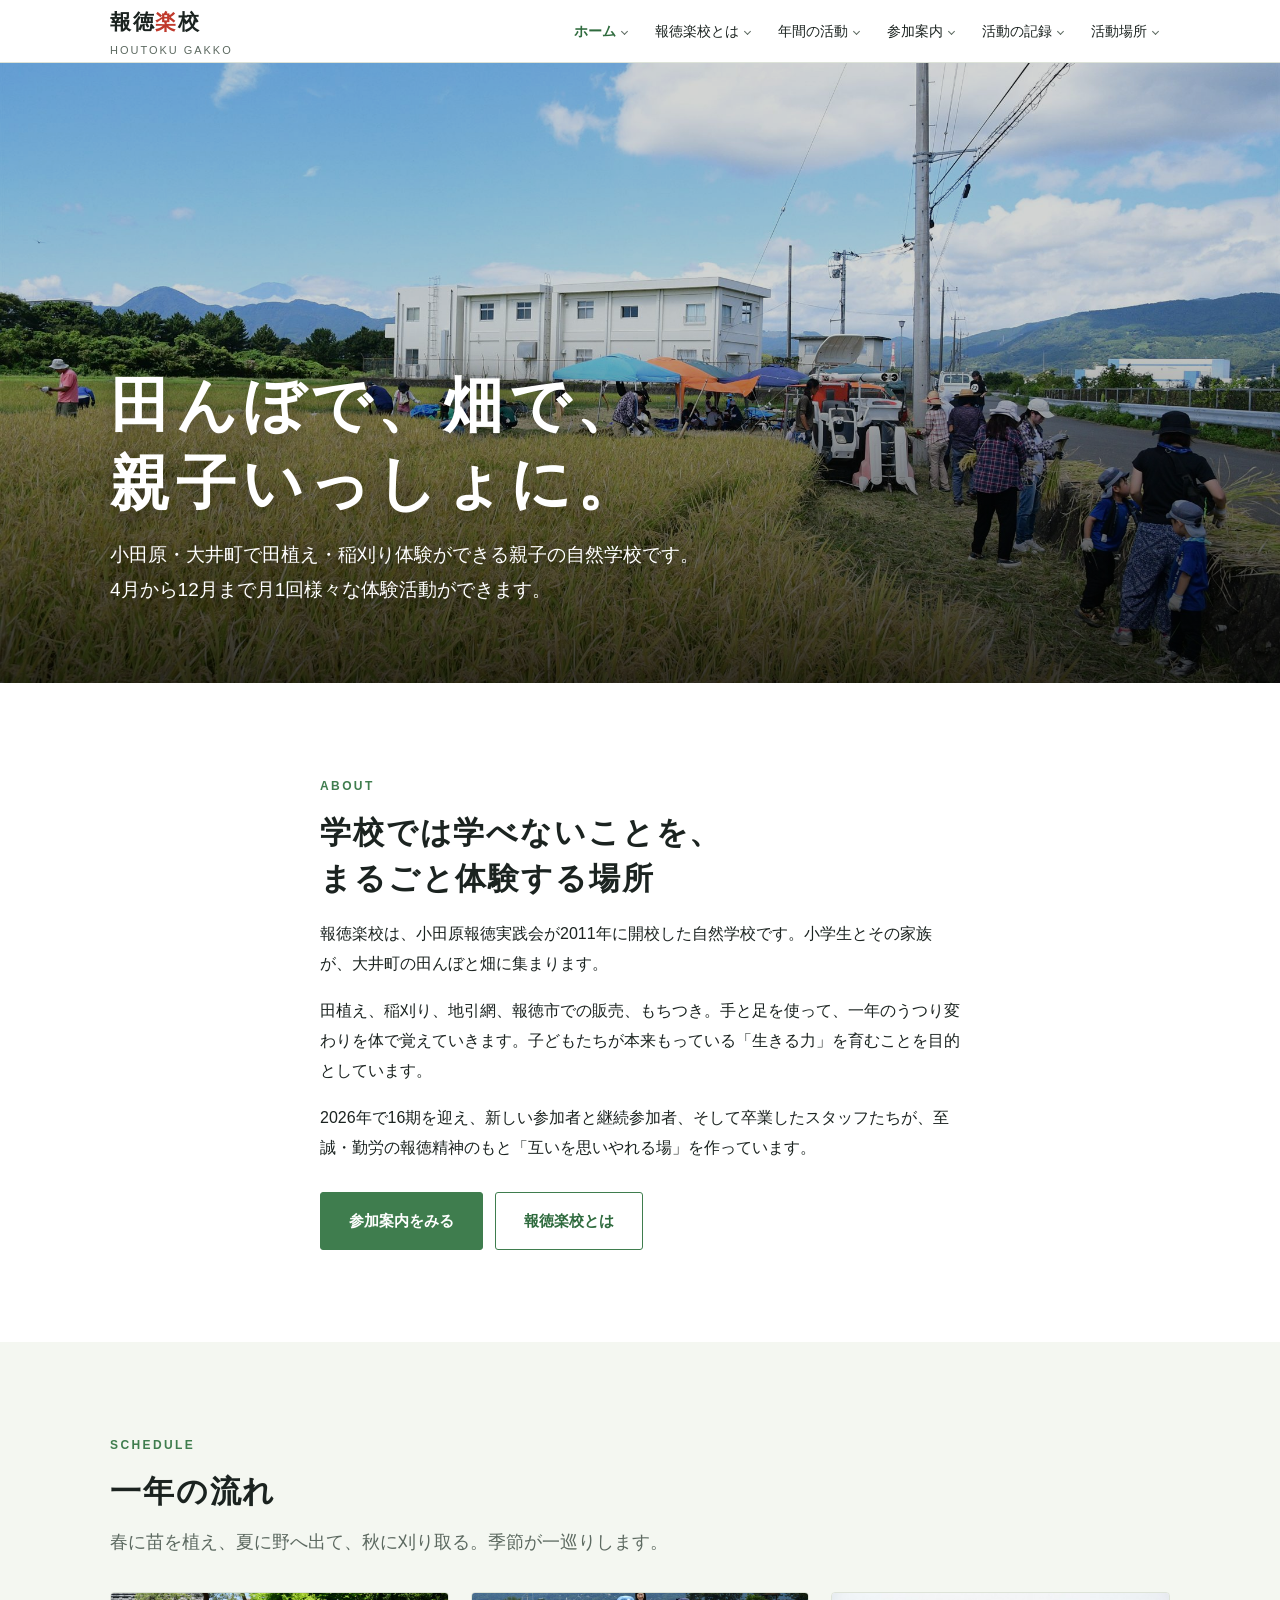
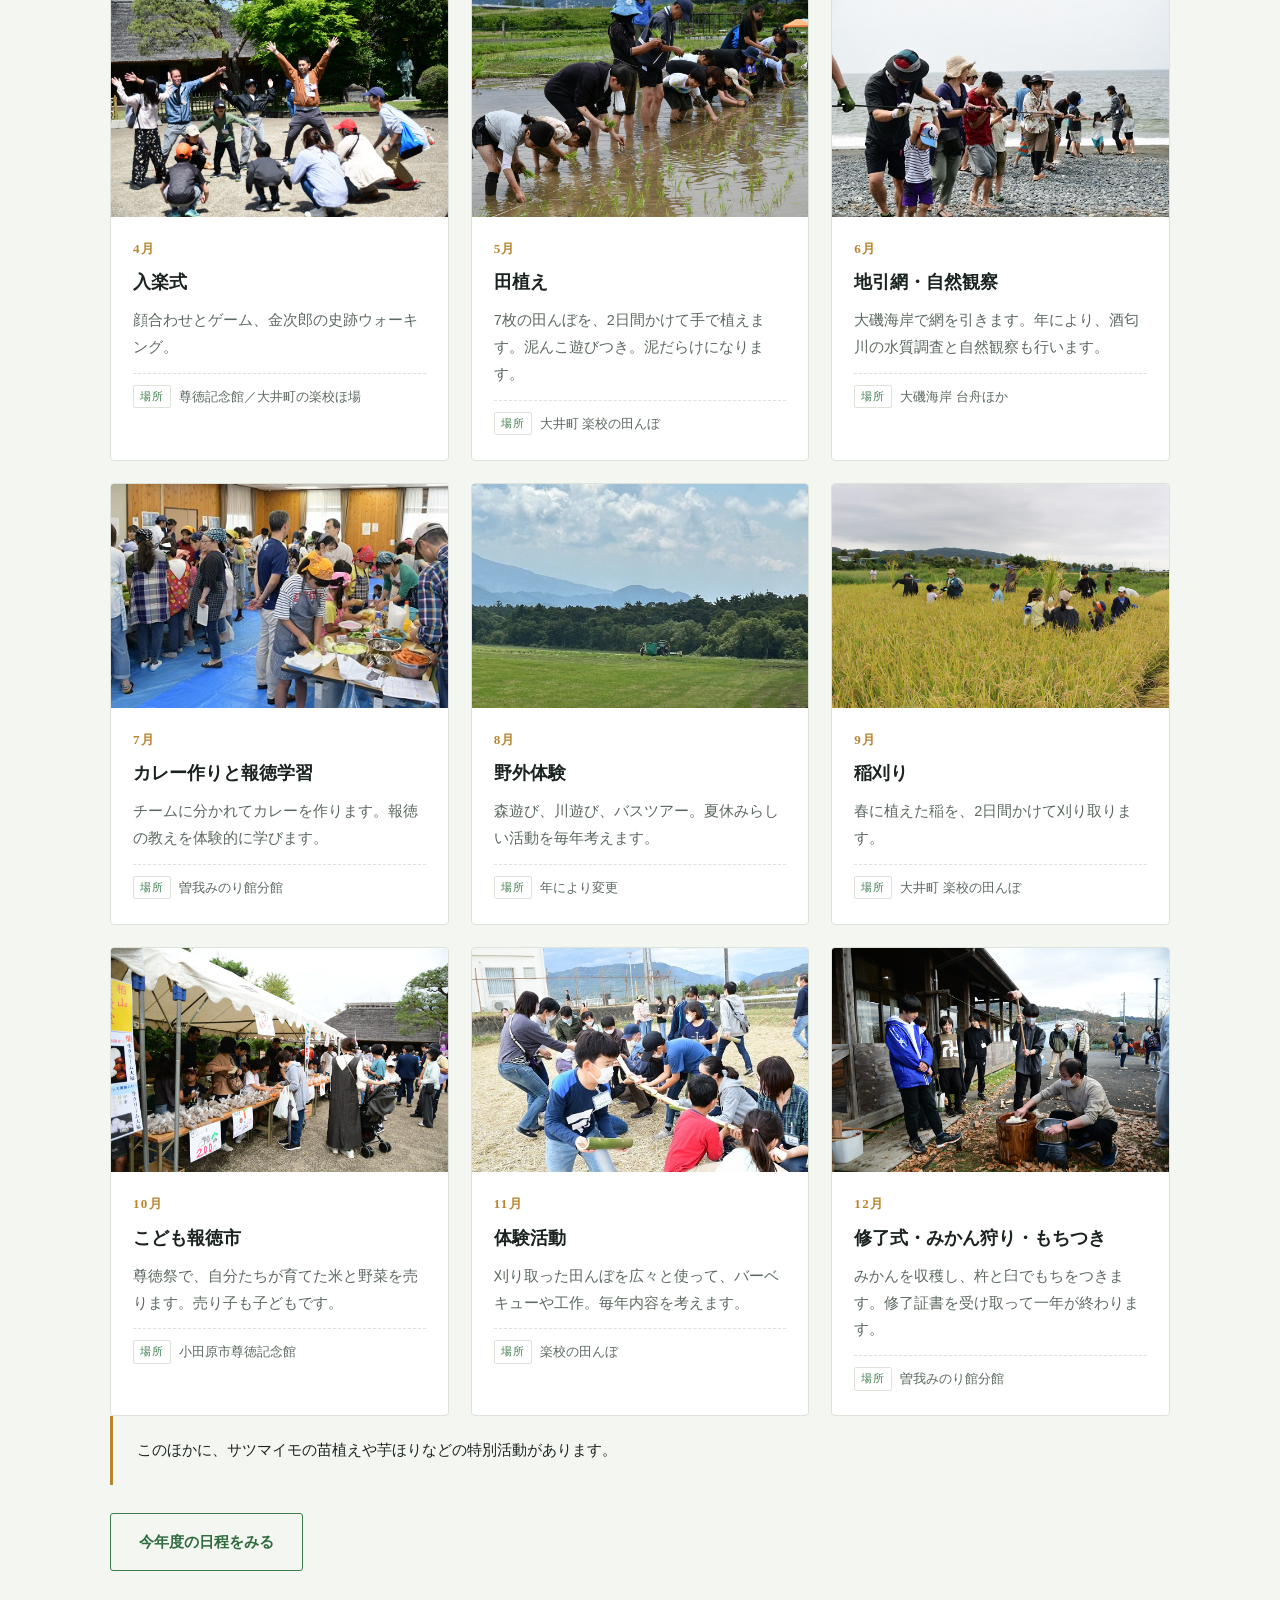
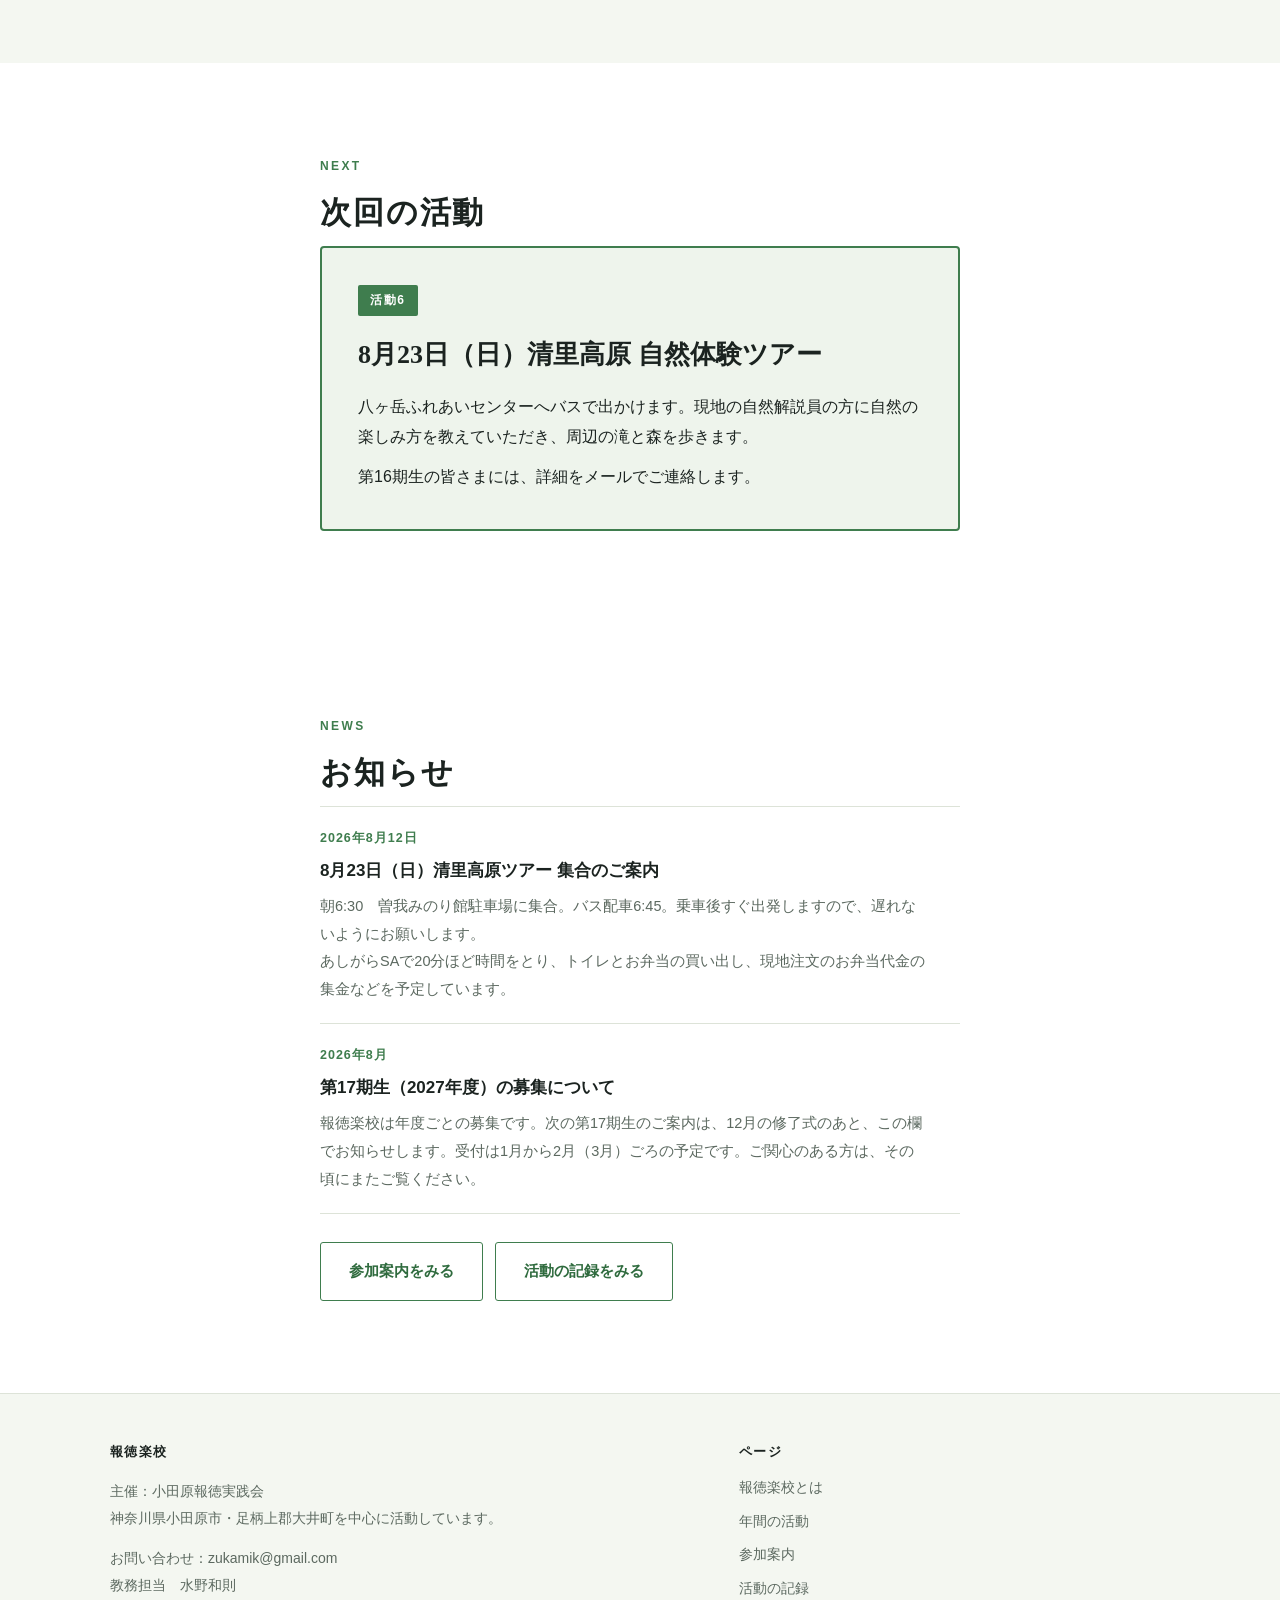
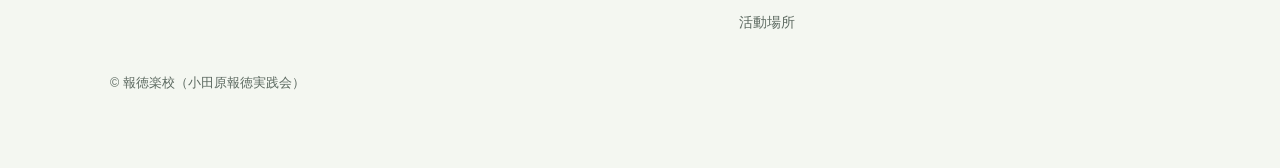
==== index.html @ d68c1b7e "Add files via upload" ====
<!DOCTYPE html>
<html lang="ja">
<head>
<meta charset="UTF-8">
<meta name="viewport" content="width=device-width, initial-scale=1">
<title>報徳楽校｜小田原・大井町の自然学校</title>
<meta name="description" content="報徳楽校は、小田原報徳実践会が開校した自然学校です。大井町の田んぼと畑で、親子いっしょに4月から12月まで月1回活動します。田植え、稲刈り、地引網、もちつき。2026年で16期目を迎えました。">
<!-- ============================================================
     タブや検索結果に出る小さなマーク（ファビコン）
     画像は assets/img/favicon-*.png です。
     差し替えるときは、同じ名前・同じ大きさで置き換えてください。
     ============================================================ -->
<link rel="icon" type="image/png" sizes="48x48" href="assets/img/favicon-48.png">
<link rel="icon" type="image/png" sizes="192x192" href="assets/img/favicon-192.png">
<link rel="apple-touch-icon" href="assets/img/apple-touch-icon.png">
<link rel="stylesheet" href="assets/css/style.css">
</head>
<body>

<header class="head">
  <div class="naka head-naka">
    <a class="logo" href="index.html">報徳<b class="raku">楽</b>校<span>HOUTOKU GAKKO</span></a>
    <input type="checkbox" id="navToggle" class="nav-toggle" aria-label="メニューを開閉する">
    <label class="nav-btn" for="navToggle"><span></span><span></span><span></span><span class="yomiage">メニュー</span></label>
    <nav class="nav" id="nav">
      <ul>
        <li class="mochi">
          <input type="checkbox" id="m-index" class="sub-toggle">
          <a href="index.html" aria-current="page">ホーム</a>
          <label class="sub-btn" for="m-index"><span class="yomiage">ホーム の項目を開く</span></label>
          <ul class="kodomo">
            <li><a href="index.html#about">報徳楽校について</a></li>
            <li><a href="index.html#nagare">一年の流れ</a></li>
            <li><a href="index.html#jikai">次回の活動</a></li>
            <li><a href="index.html#oshirase">お知らせ</a></li>
          </ul>
        </li>
        <li class="mochi">
          <input type="checkbox" id="m-about" class="sub-toggle">
          <a href="about.html">報徳楽校とは</a>
          <label class="sub-btn" for="m-about"><span class="yomiage">報徳楽校とは の項目を開く</span></label>
          <ul class="kodomo">
            <li><a href="about.html#shushi">設立趣旨</a></li>
            <li><a href="about.html#hoshin">活動方針</a></li>
            <li><a href="about.html#unei">運営について</a></li>
          </ul>
        </li>
        <li class="mochi">
          <input type="checkbox" id="m-activities" class="sub-toggle">
          <a href="activities.html">年間の活動</a>
          <label class="sub-btn" for="m-activities"><span class="yomiage">年間の活動 の項目を開く</span></label>
          <ul class="kodomo">
            <li><a href="activities.html#nittei">第16期の日程</a></li>
          </ul>
        </li>
        <li class="mochi">
          <input type="checkbox" id="m-join" class="sub-toggle">
          <a href="join.html">参加案内</a>
          <label class="sub-btn" for="m-join"><span class="yomiage">参加案内 の項目を開く</span></label>
          <ul class="kodomo">
            <li><a href="join.html#boshu">募集について</a></li>
            <li><a href="join.html#shikaku">参加資格</a></li>
            <li><a href="join.html#hiyo">参加費</a></li>
            <li><a href="join.html#moshikomi">申し込み</a></li>
            <li><a href="join.html#shitsumon">よくあるご質問</a></li>
          </ul>
        </li>
        <li class="mochi">
          <input type="checkbox" id="m-records" class="sub-toggle">
          <a href="records.html">活動の記録</a>
          <label class="sub-btn" for="m-records"><span class="yomiage">活動の記録 の項目を開く</span></label>
          <ul class="kodomo">
            <li><a href="records.html#ki16">第16期の活動</a></li>
            <li><a href="records.html#ayumi">これまでの歩み</a></li>
          </ul>
        </li>
        <li class="mochi">
          <input type="checkbox" id="m-places" class="sub-toggle">
          <a href="places.html">活動場所</a>
          <label class="sub-btn" for="m-places"><span class="yomiage">活動場所 の項目を開く</span></label>
          <ul class="kodomo">
            <li><a href="places.html#omona">主な活動場所</a></li>
            <li><a href="places.html#sonota">年によって使う場所</a></li>
          </ul>
        </li>
      </ul>
    </nav>
  </div>
</header>

<main>

  <div class="hero">
    <img src="assets/img/hero-inekari.jpg" alt="黄金色に実った広い田んぼでの稲刈り。奥に大井町の山並みと青空、テントとコンバイン">
    <div class="hero-moji">
      <div class="naka">
        <h1>田んぼで、畑で、<br>親子いっしょに。</h1>
        <p>小田原・大井町で田植え・稲刈り体験ができる親子の自然学校です。<br>4月から12月まで月1回様々な体験活動ができます。</p>
      </div>
    </div>
  </div>

  <section class="obi" id="about">
    <div class="naka hon">
      <p class="eyebrow">ABOUT</p>
      <h2 class="midashi">学校では学べないことを、<br>まるごと体験する場所</h2>
      <p>報徳楽校は、小田原報徳実践会が2011年に開校した自然学校です。小学生とその家族が、大井町の田んぼと畑に集まります。</p>
      <p>田植え、稲刈り、地引網、報徳市での販売、もちつき。手と足を使って、一年のうつり変わりを体で覚えていきます。子どもたちが本来もっている「生きる力」を育むことを目的としています。</p>
      <p>2026年で16期を迎え、新しい参加者と継続参加者、そして卒業したスタッフたちが、至誠・勤労の報徳精神のもと「互いを思いやれる場」を作っています。</p>
      <div class="btn-ret">
        <a class="btn omo" href="join.html">参加案内をみる</a>
        <a class="btn usu" href="about.html">報徳楽校とは</a>
      </div>
    </div>
  </section>

  <section class="obi tint" id="nagare">
    <div class="naka">
      <p class="eyebrow">SCHEDULE</p>
      <h2 class="midashi">一年の流れ</h2>
      <p class="lead">春に苗を植え、夏に野へ出て、秋に刈り取る。季節が一巡りします。</p>

      <div class="card-ret san">
        <article class="card">
          <img src="assets/img/nyugaku.jpg" alt="尊徳記念館の庭で、輪になって親子ゲームをする参加者たち">
          <div class="card-naka">
            <p class="tsuki">4月</p>
            <h3>入楽式</h3>
            <p>顔合わせとゲーム、金次郎の史跡ウォーキング。</p>
            <p class="basho-ka">尊徳記念館／大井町の楽校ほ場</p>
          </div>
        </article>
        <article class="card">
          <img src="assets/img/taue.jpg" alt="田んぼに入って苗を手で植える子どもと大人">
          <div class="card-naka">
            <p class="tsuki">5月</p>
            <h3>田植え</h3>
            <p>7枚の田んぼを、2日間かけて手で植えます。泥んこ遊びつき。泥だらけになります。</p>
            <p class="basho-ka">大井町 楽校の田んぼ</p>
          </div>
        </article>
        <article class="card">
          <img src="assets/img/jibikiami.jpg" alt="大磯海岸で地引網の綱を引く親子">
          <div class="card-naka">
            <p class="tsuki">6月</p>
            <h3>地引網・自然観察</h3>
            <p>大磯海岸で網を引きます。年により、酒匂川の水質調査と自然観察も行います。</p>
            <p class="basho-ka">大磯海岸 台舟ほか</p>
          </div>
        </article>
        <article class="card">
          <img src="assets/img/curry.jpg" alt="みのり館の広間で野菜を切ってカレーを作る参加者たち">
          <div class="card-naka">
            <p class="tsuki">7月</p>
            <h3>カレー作りと報徳学習</h3>
            <p>チームに分かれてカレーを作ります。報徳の教えを体験的に学びます。</p>
            <p class="basho-ka">曽我みのり館分館</p>
          </div>
        </article>
        <article class="card">
          <img src="assets/img/kiyosato.jpg" alt="清里高原の草原と八ヶ岳">
          <div class="card-naka">
            <p class="tsuki">8月</p>
            <h3>野外体験</h3>
            <p>森遊び、川遊び、バスツアー。夏休みらしい活動を毎年考えます。</p>
            <p class="basho-ka">年により変更</p>
          </div>
        </article>
        <article class="card">
          <img src="assets/img/inekari.jpg" alt="実った稲の中で稲刈りをする参加者たち">
          <div class="card-naka">
            <p class="tsuki">9月</p>
            <h3>稲刈り</h3>
            <p>春に植えた稲を、2日間かけて刈り取ります。</p>
            <p class="basho-ka">大井町 楽校の田んぼ</p>
          </div>
        </article>
        <article class="card">
          <img src="assets/img/houtokuichi.jpg" alt="尊徳記念館の尊徳祭に出したこども報徳市のテント">
          <div class="card-naka">
            <p class="tsuki">10月</p>
            <h3>こども報徳市</h3>
            <p>尊徳祭で、自分たちが育てた米と野菜を売ります。売り子も子どもです。</p>
            <p class="basho-ka">小田原市尊徳記念館</p>
          </div>
        </article>
        <article class="card">
          <img src="assets/img/taiken.jpg" alt="秋の広場で竹を使った活動をする子どもたち">
          <div class="card-naka">
            <p class="tsuki">11月</p>
            <h3>体験活動</h3>
            <p>刈り取った田んぼを広々と使って、バーベキューや工作。毎年内容を考えます。</p>
            <p class="basho-ka">楽校の田んぼ</p>
          </div>
        </article>
        <article class="card">
          <img src="assets/img/mochitsuki.jpg" alt="臼と杵でもちをつく様子。まわりで順番を待つ子どもたち">
          <div class="card-naka">
            <p class="tsuki">12月</p>
            <h3>修了式・みかん狩り・もちつき</h3>
            <p>みかんを収穫し、杵と臼でもちをつきます。修了証書を受け取って一年が終わります。</p>
            <p class="basho-ka">曽我みのり館分館</p>
          </div>
        </article>
      </div>

      <p class="chuki">このほかに、サツマイモの苗植えや芋ほりなどの特別活動があります。</p>

      <div class="btn-ret">
        <a class="btn usu" href="activities.html">今年度の日程をみる</a>
      </div>
    </div>
  </section>

  <section class="obi" id="jikai">
    <div class="naka hon">
      <p class="eyebrow">NEXT</p>
      <h2 class="midashi">次回の活動</h2>

      <div class="jikai">
        <span class="fuda">活動6</span>
        <h3>8月23日（日）清里高原 自然体験ツアー</h3>
        <p>八ヶ岳ふれあいセンターへバスで出かけます。現地の自然解説員の方に自然の楽しみ方を教えていただき、周辺の滝と森を歩きます。</p>
        <p>第16期生の皆さまには、詳細をメールでご連絡します。</p>
      </div>
    </div>
  </section>

  <section class="obi" id="oshirase">
    <div class="naka hon">
      <p class="eyebrow">NEWS</p>
      <h2 class="midashi">お知らせ</h2>

      <!-- ============================================================
           【お知らせ欄について】

           ここは「連絡事項」を載せる場所です。
             ・次年度の募集案内（12月の修了式後〜翌年2・3月ごろ）
             ・雨天中止、日程や場所の変更
             ・総会や会報のご案内
           活動の報告は、ここではなく「活動の記録」ページに書きます。

           新しいものを上に足してください。4件を超えたら古いものを消します。
           載せることがない時期は、このセクションごと消しておいて構いません。
           （<section から </section> までをまとめて削除）
           ============================================================ -->

      <ul class="oshirase">

        <!-- ★★★ この1件は 2026年8月23日を過ぎたら削除してください ★★★
             （<li> から </li> までをまとめて消します） -->
        <li>
          <p class="hi">2026年8月12日</p>
          <h3>8月23日（日）清里高原ツアー 集合のご案内</h3>
          <p>朝6:30　曽我みのり館駐車場に集合。バス配車6:45。乗車後すぐ出発しますので、遅れないようにお願いします。<br>
          あしがらSAで20分ほど時間をとり、トイレとお弁当の買い出し、現地注文のお弁当代金の集金などを予定しています。</p>
        </li>

        <!-- ▼ ここから1件分。コピーして増やせます ▼ -->
        <li>
          <p class="hi">2026年8月</p>
          <h3>第17期生（2027年度）の募集について</h3>
          <p>報徳楽校は年度ごとの募集です。次の第17期生のご案内は、12月の修了式のあと、この欄でお知らせします。受付は1月から2月（3月）ごろの予定です。ご関心のある方は、その頃にまたご覧ください。</p>
        </li>
        <!-- ▲ ここまで1件分 ▲ -->

      </ul>

      <div class="btn-ret">
        <a class="btn usu" href="join.html">参加案内をみる</a>
        <a class="btn usu" href="records.html">活動の記録をみる</a>
      </div>
    </div>
  </section>

</main>

<footer class="foot">
  <div class="naka foot-ret">
    <div>
      <h4>報徳楽校</h4>
      <p>主催：小田原報徳実践会<br>
      神奈川県小田原市・足柄上郡大井町を中心に活動しています。</p>
      <p>お問い合わせ：<a href="mailto:zukamik@gmail.com">zukamik@gmail.com</a><br>
      教務担当　水野和則</p>
    </div>
    <div>
      <h4>ページ</h4>
      <ul>
        <li><a href="about.html">報徳楽校とは</a></li>
        <li><a href="activities.html">年間の活動</a></li>
        <li><a href="join.html">参加案内</a></li>
        <li><a href="records.html">活動の記録</a></li>
        <li><a href="places.html">活動場所</a></li>
      </ul>
    </div>
  </div>
  <div class="naka foot-shita">
    <p class="kome">&copy; 報徳楽校（小田原報徳実践会）</p>

    <!-- ============================================================
         訪問者数の表示（ホームだけ）

         数字は GoatCounter から読み込んでいます。
         管理画面： https://houtoku-gakko.goatcounter.com

         ◆ 表示をやめたいときは、この <p class="kazu"> の行から
           </script> までをまとめて削除してください。
         ◆ 数字が読み込めなかったときは、何も表示されません。
           （ページの他の部分には影響しません）
         ============================================================ -->
    <p class="kazu" id="homonsu" hidden>これまでの訪問者数　<b></b></p>
    <script>
      (function () {
        var el = document.getElementById('homonsu');
        if (!el || !window.fetch) { return; }
        fetch('https://houtoku-gakko.goatcounter.com/counter/TOTAL.json')
          .then(function (r) { return r.ok ? r.json() : null; })
          .then(function (d) {
            if (!d || !d.count_unique) { return; }
            var n = parseInt(String(d.count_unique).replace(/[^0-9]/g, ''), 10);
            if (!isFinite(n)) { return; }
            el.querySelector('b').textContent = n.toLocaleString('ja-JP');
            el.hidden = false;
          })
          .catch(function () { /* 読み込めなければ、何も表示しません */ });
      })();
    </script>
  </div>
</footer>



<!-- ============================================================
     訪問者数の計測（GoatCounter）

     管理画面： https://houtoku-gakko.goatcounter.com
     画面には何も表示されません。1×1の小さな画像を読み込むことで
     「このページが開かれた」ことだけを記録しています。
     JavaScriptは使っていません。

     ◆ やめたいときは、下の <img ...> の1行を消してください。
     ============================================================ -->
<img src="https://houtoku-gakko.goatcounter.com/count?p=/" alt="" width="1" height="1" style="position:absolute;left:-9999px" loading="eager">
</body>
</html>
---- assets/css/style.css ----
@charset "UTF-8";

/* ==========================================================
   報徳楽校 公式サイト  共通スタイル
   色・文字・余白の設定はすべてこのファイルにまとまっています
   ========================================================== */

:root {
  /* 色 */
  --nae:        #3f7d4e;  /* 苗の緑：主役の色 */
  --nae-dark:   #2f6b3e;
  --nae-tint:   #eef4ec;
  --minori:     #b8842f;  /* 実りの色：差し色 */
  --aka:        #c0392b;  /* 左上ロゴの「楽」の色 */
  --sumi:       #1b2320;  /* 文字 */
  --sumi-soft:  #5c6960;
  --ji:         #ffffff;  /* 地 */
  --ji-tint:    #f4f7f1;  /* 帯の背景 */
  --keisen:     #dde3d8;

  /* 文字 */
  --mincho: "Hiragino Mincho ProN", "Yu Mincho", "YuMincho", "Noto Serif JP", "MS PMincho", serif;
  --gothic: "Hiragino Kaku Gothic ProN", "Yu Gothic UI", "Yu Gothic", "Noto Sans JP", Meiryo, sans-serif;

  /* 幅 */
  --haba-hiro: 1100px;
  --haba-hon:  680px;
}

@media (prefers-color-scheme: dark) {
  :root {
    --nae: #7fbb8b; --nae-dark: #9ccfa6; --nae-tint: #1a231b;
    --minori: #d9ae5f; --aka: #ef8b7c;
    --sumi: #e8ede4; --sumi-soft: #a1ada2;
    --ji: #10140f; --ji-tint: #171c16; --keisen: #2b332a;
  }
}
:root[data-theme="dark"] {
  --nae: #7fbb8b; --nae-dark: #9ccfa6; --nae-tint: #1a231b;
  --minori: #d9ae5f; --aka: #ef8b7c;
  --sumi: #e8ede4; --sumi-soft: #a1ada2;
  --ji: #10140f; --ji-tint: #171c16; --keisen: #2b332a;
}
:root[data-theme="light"] {
  --nae: #3f7d4e; --nae-dark: #2f6b3e; --nae-tint: #eef4ec;
  --minori: #b8842f;
  --sumi: #1b2320; --sumi-soft: #5c6960;
  --ji: #ffffff; --ji-tint: #f4f7f1; --keisen: #dde3d8;
}

/* ---------- 土台 ---------- */

*, *::before, *::after { box-sizing: border-box; }

html { scroll-behavior: smooth; }
@media (prefers-reduced-motion: reduce) {
  html { scroll-behavior: auto; }
  * { animation: none !important; transition: none !important; }
}

body {
  margin: 0;
  background: var(--ji);
  color: var(--sumi);
  font-family: var(--gothic);
  font-size: 16px;
  line-height: 1.9;
  -webkit-text-size-adjust: 100%;
}

img { max-width: 100%; height: auto; display: block; }

a { color: var(--nae-dark); }
a:focus-visible, button:focus-visible {
  outline: 3px solid var(--minori);
  outline-offset: 2px;
}

.naka { width: 100%; max-width: var(--haba-hiro); margin-inline: auto; padding-inline: 20px; }
.hon  { max-width: var(--haba-hon); }

/* ---------- ヘッダー ---------- */

.head {
  position: sticky; top: 0; z-index: 50;
  background: color-mix(in srgb, var(--ji) 92%, transparent);
  backdrop-filter: blur(10px);
  border-bottom: 1px solid var(--keisen);
}
.head-naka {
  display: flex; align-items: center; justify-content: space-between;
  gap: 16px; min-height: 62px;
}
.logo {
  font-family: var(--mincho);
  font-size: 21px; font-weight: 600; letter-spacing: .08em;
  color: var(--sumi); text-decoration: none; white-space: nowrap;
}
.logo span { font-family: var(--gothic); font-size: 11px; letter-spacing: .18em;
  color: var(--sumi-soft); display: block; line-height: 1.4; font-weight: 500; }
/* ロゴの「楽」の一文字だけ赤くする */
.logo .raku { color: var(--aka); font-weight: inherit; }

/* メニュー開閉：JavaScriptを使わず、チェックボックスで開閉します */
.nav-toggle {
  position: absolute; opacity: 0; width: 1px; height: 1px; margin: 0;
  pointer-events: none;
}
.nav-btn {
  display: block; background: none; border: 1px solid var(--keisen);
  border-radius: 3px; padding: 9px 11px; cursor: pointer; color: var(--sumi);
}
.nav-btn span:not(.yomiage) { display: block; width: 20px; height: 2px; background: currentColor; }
.nav-btn span:not(.yomiage) + span:not(.yomiage) { margin-top: 5px; }
.nav-toggle:focus-visible + .nav-btn { outline: 3px solid var(--minori); outline-offset: 2px; }
.nav-toggle:checked ~ .nav { display: block; }

/* 画面には出さず、読み上げソフトにだけ伝える文字 */
.yomiage {
  position: absolute; width: 1px; height: 1px; padding: 0; margin: -1px;
  overflow: hidden; clip: rect(0 0 0 0); white-space: nowrap; border: 0;
}

.nav {
  display: none;
  position: absolute; left: 0; right: 0; top: 100%;
  background: var(--ji); border-bottom: 1px solid var(--keisen);
  padding: 8px 20px 20px;
  /* 項目が多いとき、メニューの中だけを指でスクロールできるようにする */
  max-height: calc(100vh - 62px);
  max-height: calc(100dvh - 62px);
  overflow-y: auto;
  -webkit-overflow-scrolling: touch;
  overscroll-behavior: contain;
}
.nav.open { display: block; }
.nav ul { list-style: none; margin: 0; padding: 0; }
.nav li + li { border-top: 1px solid var(--keisen); }
.nav a {
  display: block; padding: 13px 4px; text-decoration: none;
  color: var(--sumi); font-size: 15px;
}
.nav a[aria-current="page"] { color: var(--nae-dark); font-weight: 700; }

/* ---- スマホでのメニュー ----
   ページ名の右の「＋」を押すと、そのページの中の項目が開きます。
   ページ名そのものを押すと、そのページへ移動します。
   （パソコンでは「＋」は消え、カーソルを合わせると開きます）   */

.nav .mochi { display: flex; flex-wrap: wrap; align-items: center; }
.nav .mochi > a { flex: 1 1 auto; min-width: 0; }

.sub-toggle { position: absolute; opacity: 0; width: 1px; height: 1px; pointer-events: none; }

.sub-btn {
  flex: none; cursor: pointer; position: relative;
  width: 46px; height: 46px; border-radius: 3px;
  border: 1px solid var(--keisen);
}
.sub-btn::before, .sub-btn::after {
  content: ""; position: absolute; left: 50%; top: 50%;
  background: var(--nae-dark); transition: transform .2s, opacity .2s;
}
.sub-btn::before { width: 15px; height: 2px; margin: -1px 0 0 -7.5px; }
.sub-btn::after  { width: 2px; height: 15px; margin: -7.5px 0 0 -1px; }
.sub-toggle:checked ~ .sub-btn::after { transform: rotate(90deg); opacity: 0; }
.sub-toggle:focus-visible ~ .sub-btn { outline: 3px solid var(--minori); outline-offset: 2px; }

.nav .kodomo {
  display: none; flex-basis: 100%;
  margin: 0 0 12px; padding: 4px 0 4px 18px;
  border-left: 2px solid var(--nae-tint);
}
.nav .kodomo li { border-top: 0; }
.nav .kodomo a { padding: 11px 4px; font-size: 14px; color: var(--sumi-soft); }
.nav .kodomo a::before { content: "└ "; color: var(--nae); }
.sub-toggle:checked ~ .kodomo { display: block; }

@media (min-width: 900px) {
  .nav-btn, .nav-toggle, .sub-btn, .sub-toggle { display: none; }
  .nav .mochi { display: block; }
  .nav {
    display: block; position: static; padding: 0; border: 0; background: none;
    overflow: visible;
  }
  .nav > ul { display: flex; gap: 4px; }
  .nav li + li { border-top: 0; }
  .nav a { padding: 8px 12px; font-size: 14px; border-radius: 3px; }
  .nav > ul > li > a:hover { background: var(--nae-tint); }

  /* ---- パソコンでのメニュー：カーソルを合わせると下に開きます ---- */
  .nav .mochi { position: relative; }
  .nav .kodomo {
    display: block; position: absolute; top: 100%; left: 0;
    min-width: 220px; margin: 0; padding: 6px 0;
    background: var(--ji); border: 1px solid var(--keisen); border-radius: 3px;
    box-shadow: 0 8px 24px rgba(0,0,0,.1);
    opacity: 0; visibility: hidden; transform: translateY(-4px);
    transition: opacity .15s, transform .15s, visibility .15s;
  }
  .nav .mochi:hover > .kodomo,
  .nav .mochi:focus-within > .kodomo {
    opacity: 1; visibility: visible; transform: translateY(0);
  }
  .nav .kodomo a {
    display: block; padding: 9px 16px; border-radius: 0;
    color: var(--sumi); font-size: 13.5px; white-space: nowrap;
  }
  .nav .kodomo a::before { content: none; }
  .nav .kodomo a:hover { background: var(--nae-tint); color: var(--nae-dark); }

  /* 親項目に「開きます」の合図をつける */
  .nav .mochi > a::after {
    content: ""; display: inline-block; margin-left: 6px;
    width: 5px; height: 5px; vertical-align: 2px;
    border-right: 1.5px solid var(--sumi-soft);
    border-bottom: 1.5px solid var(--sumi-soft);
    transform: rotate(45deg);
  }
}

/* ---------- ヒーロー ---------- */

.hero { position: relative; background: #0d1410; }
.hero img {
  width: 100%; height: min(74vh, 620px); object-fit: cover;
  /* 山並みと空を残しつつ、稲を刈る子どもたちが入る位置で切り取ります */
  object-position: center 42%;
  opacity: .82;
}
.hero-moji {
  position: absolute; inset: 0;
  display: flex; flex-direction: column; justify-content: flex-end;
  color: #fff;
  /* 写真の下側だけを暗くして、文字が読めるようにする（上半分は明るいまま） */
  background: linear-gradient(to bottom, rgba(0,0,0,0) 42%, rgba(0,0,0,.30) 62%, rgba(0,0,0,.72) 100%);
}
.hero-moji .naka { padding-bottom: clamp(32px, 7vw, 76px); }
.hero h1 {
  font-family: var(--mincho);
  font-size: clamp(32px, 8vw, 60px); font-weight: 600;
  letter-spacing: .1em; margin: 0 0 14px; line-height: 1.3;
  text-shadow: 0 2px 24px rgba(0,0,0,.5);
}
.hero p {
  font-size: clamp(15px, 3.6vw, 19px); margin: 0; max-width: 36em;
  text-shadow: 0 2px 16px rgba(0,0,0,.6); line-height: 1.85;
  /* 行の終わりに1〜2文字だけ取り残されるのを防ぐ */
  text-wrap: pretty;
}
/* 長い紹介文を載せるとき。少し小さく、幅を広く取る */
.hero p.nagai {
  font-size: clamp(13.5px, 3.1vw, 16px); max-width: 44em; line-height: 1.95;
}

/* ---------- 帯 ---------- */

.obi { padding: clamp(52px, 9vw, 92px) 0; }
.obi.tint { background: var(--ji-tint); }

.midashi {
  font-family: var(--mincho);
  font-size: clamp(23px, 5vw, 31px); font-weight: 600;
  letter-spacing: .06em; margin: 0 0 10px; line-height: 1.5;
  text-wrap: balance;
}
.eyebrow {
  font-size: 12px; letter-spacing: .2em; color: var(--nae);
  font-weight: 700; margin: 0 0 12px;
}
.lead { font-size: clamp(16px, 3.6vw, 18px); color: var(--sumi-soft); margin: 0 0 32px; max-width: 42em; }

.obi p { max-width: 42em; }

/* ---------- ボタン ---------- */

.btn-ret { display: flex; flex-wrap: wrap; gap: 12px; margin-top: 28px; }
.btn {
  display: inline-block; padding: 14px 28px; border-radius: 3px;
  text-decoration: none; font-size: 15px; font-weight: 700;
  border: 1.5px solid var(--nae); transition: background .18s, color .18s;
}
.btn.omo { background: var(--nae); color: #fff; }
.btn.omo:hover { background: var(--nae-dark); border-color: var(--nae-dark); }
.btn.usu { color: var(--nae-dark); background: transparent; }
.btn.usu:hover { background: var(--nae-tint); }

/* ---------- カード（一年の流れ・記録） ---------- */

.card-ret {
  display: grid; gap: 22px;
  grid-template-columns: 1fr;
}
@media (min-width: 640px) { .card-ret { grid-template-columns: repeat(2, 1fr); } }
@media (min-width: 960px) { .card-ret.san { grid-template-columns: repeat(3, 1fr); } }

.card {
  background: var(--ji); border: 1px solid var(--keisen); border-radius: 4px;
  overflow: hidden; display: flex; flex-direction: column;
}
.card img { width: 100%; aspect-ratio: 3 / 2; object-fit: cover; }
.card-naka { padding: 20px 22px 24px; }
.card .tsuki {
  font-family: var(--mincho); font-size: 13px; letter-spacing: .1em;
  color: var(--minori); font-weight: 700; margin: 0 0 4px;
}
.card h3 { font-size: 18px; margin: 0 0 8px; font-weight: 700; }
.card p { font-size: 14.5px; color: var(--sumi-soft); margin: 0; line-height: 1.85; }
/* カード内の場所表示 */
.card .basho-ka {
  margin-top: 12px; padding-top: 11px; border-top: 1px dashed var(--keisen);
  font-size: 13px; color: var(--sumi-soft);
}
.card .basho-ka::before {
  content: "場所"; display: inline-block; margin-right: 8px;
  font-size: 10.5px; letter-spacing: .1em; color: var(--nae);
  border: 1px solid var(--keisen); border-radius: 2px; padding: 1px 6px;
  vertical-align: 1px;
}

/* ---------- お知らせ ---------- */

.oshirase { list-style: none; margin: 0; padding: 0; }
.oshirase li { padding: 20px 0; border-bottom: 1px solid var(--keisen); }
.oshirase li:first-child { border-top: 1px solid var(--keisen); }
.oshirase .hi {
  font-size: 12.5px; letter-spacing: .08em; color: var(--nae);
  font-weight: 700; font-variant-numeric: tabular-nums; margin: 0 0 4px;
}
.oshirase h3 { font-size: 17px; margin: 0 0 6px; font-weight: 700; }
.oshirase p { font-size: 14.5px; color: var(--sumi-soft); margin: 0; }

/* ---------- 次回の活動 ---------- */

.jikai {
  border: 2px solid var(--nae); border-radius: 4px;
  padding: clamp(24px, 5vw, 36px); background: var(--nae-tint);
}
.jikai .fuda {
  display: inline-block; background: var(--nae); color: #fff;
  font-size: 12px; letter-spacing: .14em; font-weight: 700;
  padding: 4px 12px; border-radius: 2px; margin-bottom: 14px;
}
.jikai h3 { font-family: var(--mincho); font-size: clamp(20px, 4.6vw, 26px); margin: 0 0 12px; font-weight: 600; }
.jikai p { margin: 0 0 10px; }
.jikai p:last-child { margin-bottom: 0; }

/* ---------- 表 ---------- */

.hyo-waku { overflow-x: auto; margin: 0 0 26px; -webkit-overflow-scrolling: touch; }
table { border-collapse: collapse; width: 100%; min-width: 520px; font-size: 15px; }
caption { text-align: left; font-size: 13px; color: var(--sumi-soft); padding-bottom: 10px; }
th, td { text-align: left; padding: 13px 16px; border-bottom: 1px solid var(--keisen); vertical-align: top; }
thead th {
  background: var(--ji-tint); font-size: 13px; letter-spacing: .06em;
  color: var(--sumi-soft); font-weight: 700; border-bottom: 2px solid var(--keisen);
}
td.tsuki-retsu { white-space: nowrap; font-weight: 700; color: var(--nae-dark); font-variant-numeric: tabular-nums; }
tbody tr:hover { background: var(--nae-tint); }

/* ---------- 折りたたみ ---------- */

.tatami { border-bottom: 1px solid var(--keisen); }
.tatami:first-of-type { border-top: 1px solid var(--keisen); }
.tatami summary {
  cursor: pointer; padding: 18px 40px 18px 4px; position: relative;
  font-weight: 700; font-size: 16px; list-style: none;
}
.tatami summary::-webkit-details-marker { display: none; }
.tatami summary::after {
  content: ""; position: absolute; right: 10px; top: 50%;
  width: 9px; height: 9px; margin-top: -6px;
  border-right: 2px solid var(--nae); border-bottom: 2px solid var(--nae);
  transform: rotate(45deg); transition: transform .2s;
}
.tatami[open] summary::after { transform: rotate(-135deg); margin-top: -2px; }
.tatami .naiyo { padding: 0 4px 22px; color: var(--sumi-soft); font-size: 15px; }
.tatami .naiyo p { margin: 0; }

/* ---------- 活動理念（万象具徳） ---------- */

.rinen {
  margin-top: 44px; padding: clamp(28px, 6vw, 44px) clamp(20px, 5vw, 40px);
  background: var(--ji); border: 1px solid var(--keisen); border-radius: 4px;
  border-top: 3px solid var(--nae);
  text-align: center;
}
.rinen-me {
  font-size: 12px; letter-spacing: .2em; color: var(--nae);
  font-weight: 700; margin: 0 0 14px;
}
.rinen h3 {
  font-family: var(--mincho);
  font-size: clamp(24px, 5.4vw, 32px); font-weight: 600;
  letter-spacing: .16em; margin: 0 0 26px; line-height: 1.4;
}
.rinen h3 span {
  display: block; font-family: var(--gothic);
  font-size: 12px; letter-spacing: .18em; color: var(--sumi-soft);
  font-weight: 500; margin-top: 8px;
}
/* 作者名。詩より小さく、控えめに */
.rinen .sakusha {
  margin: 22px 0 0; font-size: 13px; color: var(--sumi-soft);
  letter-spacing: .04em; max-width: none;
}

/* 詩は、行の頭を揃えたかたまりを、枠の中央に置きます */
.rinen .shi {
  font-family: var(--mincho);
  font-size: clamp(15px, 3.6vw, 18px); line-height: 2.3;
  letter-spacing: .06em; margin: 0; max-width: none;
  display: inline-block; text-align: left;
}

/* ---------- 場所 ---------- */

.basho + .basho { margin-top: 56px; padding-top: 56px; border-top: 1px solid var(--keisen); }
.basho h3 { font-family: var(--mincho); font-size: 22px; margin: 0 0 14px; font-weight: 600; }
/* 元が小さい写真。引き伸ばすとぼやけるので原寸のまま表示します */
.basho img.genkun { width: auto; max-width: 100%; }
.basho .jusho {
  font-size: 14px; color: var(--sumi-soft); margin: 16px 0 0;
  font-variant-numeric: tabular-nums;
}
.chizu {
  width: 100%; aspect-ratio: 16 / 10; border: 1px solid var(--keisen);
  border-radius: 4px; margin-top: 18px;
}
@media (min-width: 760px) { .chizu { aspect-ratio: 16 / 7; } }

/* ---------- スタッフ ---------- */

.staff + .staff { margin-top: 40px; padding-top: 40px; border-top: 1px solid var(--keisen); }
/* 顔写真つきの並び。写真は旧サイトの原寸のまま置きます */
.staff-ue { display: flex; gap: 18px; align-items: flex-start; margin-bottom: 14px; }
.staff-ue img {
  flex: none; width: 104px; border-radius: 3px;
  border: 1px solid var(--keisen); background: var(--ji-tint);
}
.staff-ue .nama { min-width: 0; }
.staff-ue h3, .staff-ue .yakushoku, .staff-ue .honmyo { margin-bottom: 0; }
.staff .yakushoku {
  font-size: 12px; letter-spacing: .14em; color: var(--minori);
  font-weight: 700; margin: 0 0 6px;
}
.staff h3 { font-family: var(--mincho); font-size: 24px; margin: 0 0 4px; font-weight: 600; }
.staff .honmyo { font-size: 14px; color: var(--sumi-soft); margin: 0 0 14px; }
.staff .keireki { font-size: 14px; color: var(--sumi-soft); margin: 0 0 12px; line-height: 1.8; }

/* ---------- 記録 ---------- */

.kiroku { padding: 34px 0; border-bottom: 1px solid var(--keisen); }
.kiroku:first-of-type { padding-top: 0; }
.kiroku .hi {
  font-size: 13px; letter-spacing: .08em; color: var(--nae); font-weight: 700;
  font-variant-numeric: tabular-nums; margin: 0 0 6px;
}
.kiroku h3 { font-family: var(--mincho); font-size: 21px; margin: 0 0 6px; font-weight: 600; }
.kiroku .basho-mei { font-size: 13.5px; color: var(--sumi-soft); margin: 0 0 14px; }
/* 写真の並び。枚数に応じて自動で幅が決まります（1枚なら大きく） */
.shashin-ret {
  display: grid; gap: 10px; margin-top: 18px;
  grid-template-columns: repeat(auto-fit, minmax(min(100%, 240px), 1fr));
}
.shashin-ret img { aspect-ratio: 3 / 2; object-fit: cover; border-radius: 3px; }

/* ---------- 期の一覧 ---------- */

.ki-ret { display: grid; gap: 12px; grid-template-columns: repeat(2, 1fr); }
@media (min-width: 640px) { .ki-ret { grid-template-columns: repeat(4, 1fr); } }
.ki {
  display: block; text-decoration: none; text-align: center;
  border: 1px solid var(--keisen); border-radius: 4px; padding: 18px 8px;
  color: var(--sumi); transition: border-color .18s, background .18s;
}
a.ki:hover { border-color: var(--nae); background: var(--nae-tint); }
.ki b { display: block; font-family: var(--mincho); font-size: 20px; font-weight: 600; }
.ki span { font-size: 12px; color: var(--sumi-soft); font-variant-numeric: tabular-nums; }

/* ---------- 注記 ---------- */

.chuki {
  background: var(--ji-tint); border-left: 3px solid var(--minori);
  padding: 20px 24px; margin: 0 0 26px; font-size: 15px;
}
.chuki p { margin: 0; }
.chuki p + p { margin-top: 10px; }

/* ---------- 問い合わせ ---------- */

.toi {
  background: var(--nae); color: #fff; border-radius: 4px;
  padding: clamp(28px, 6vw, 44px);
}
.toi h2 { font-family: var(--mincho); font-size: clamp(21px, 4.6vw, 27px); margin: 0 0 12px; font-weight: 600; }
.toi p { margin: 0 0 8px; }
.toi a { color: #fff; font-weight: 700; word-break: break-all; }

/* ---------- フッター ---------- */

.foot {
  border-top: 1px solid var(--keisen); margin-top: 0;
  padding: 46px 0 60px; font-size: 14px; color: var(--sumi-soft);
  background: var(--ji-tint);
}
.foot-ret { display: grid; gap: 26px; }
@media (min-width: 760px) { .foot-ret { grid-template-columns: 1.4fr 1fr; } }
.foot h4 { font-size: 13px; letter-spacing: .1em; margin: 0 0 10px; color: var(--sumi); }
.foot ul { list-style: none; margin: 0; padding: 0; }
.foot li { margin-bottom: 7px; }
.foot a { color: var(--sumi-soft); text-decoration: none; }
.foot a:hover { color: var(--nae-dark); text-decoration: underline; }
.foot .kome { margin-top: 30px; font-size: 12.5px; }

/* 訪問者数（ホームの一番下・右寄せ） */
.foot-shita {
  display: flex; align-items: baseline; flex-wrap: wrap; gap: 6px 24px;
}
.foot .kazu {
  margin: 30px 0 0; margin-left: auto;   /* 右端へ寄せます */
  font-size: 12.5px; color: var(--sumi-soft);
  letter-spacing: .04em;
}
@media (max-width: 520px) {
  /* 狭い画面では折り返して、左に揃えます */
  .foot .kazu { margin-left: 0; margin-top: 8px; }
}
.foot .kazu b {
  font-weight: 700; color: var(--nae-dark);
  font-variant-numeric: tabular-nums; font-size: 14px;
}
.foot .kazu[hidden] { display: none; }

/* ---------- ページ見出し（下層） ---------- */

.page-head {
  padding: clamp(40px, 8vw, 72px) 0 clamp(28px, 5vw, 44px);
  border-bottom: 1px solid var(--keisen);
}
.page-head h1 {
  font-family: var(--mincho); font-size: clamp(27px, 6.4vw, 40px);
  font-weight: 600; letter-spacing: .06em; margin: 0 0 12px; line-height: 1.4;
}
.page-head p { font-size: clamp(15px, 3.6vw, 17px); color: var(--sumi-soft); margin: 0; max-width: 40em; }

.pan { font-size: 12.5px; color: var(--sumi-soft); padding-top: 18px; }
.pan a { color: var(--sumi-soft); }
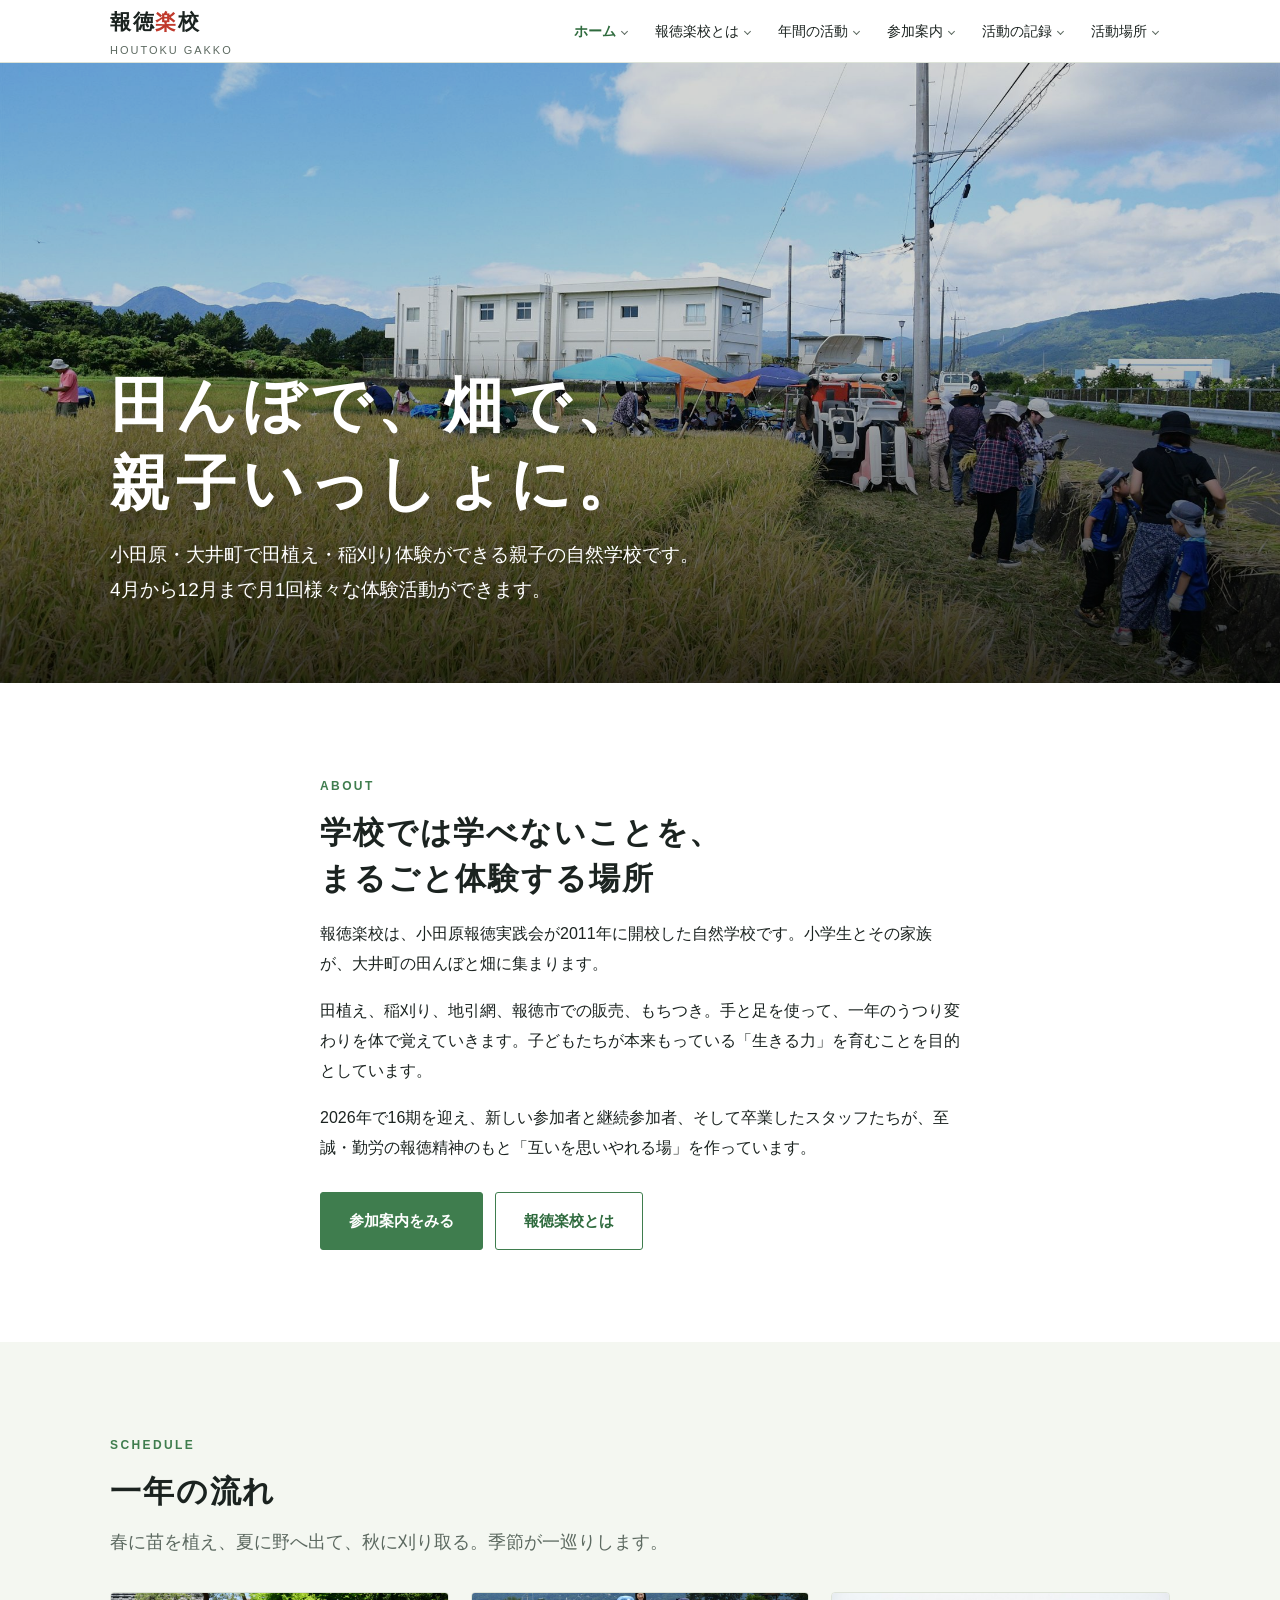
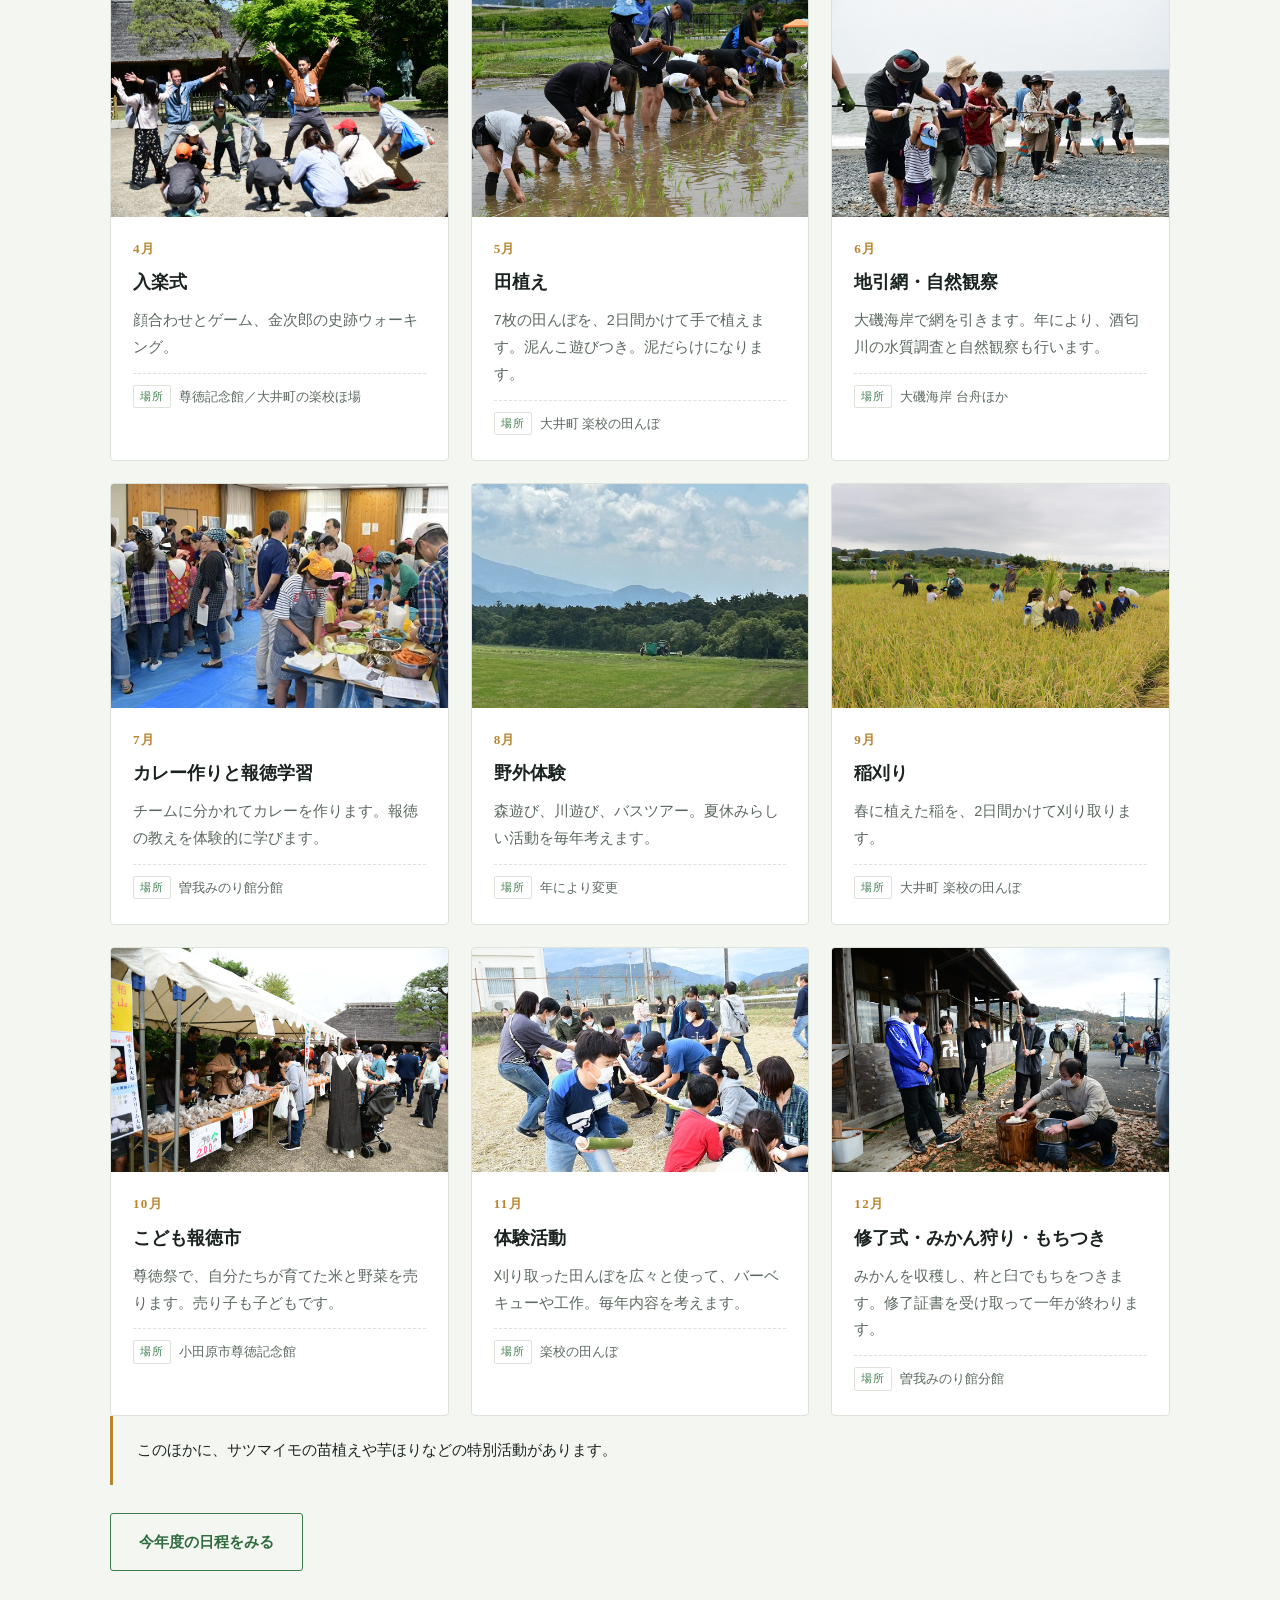
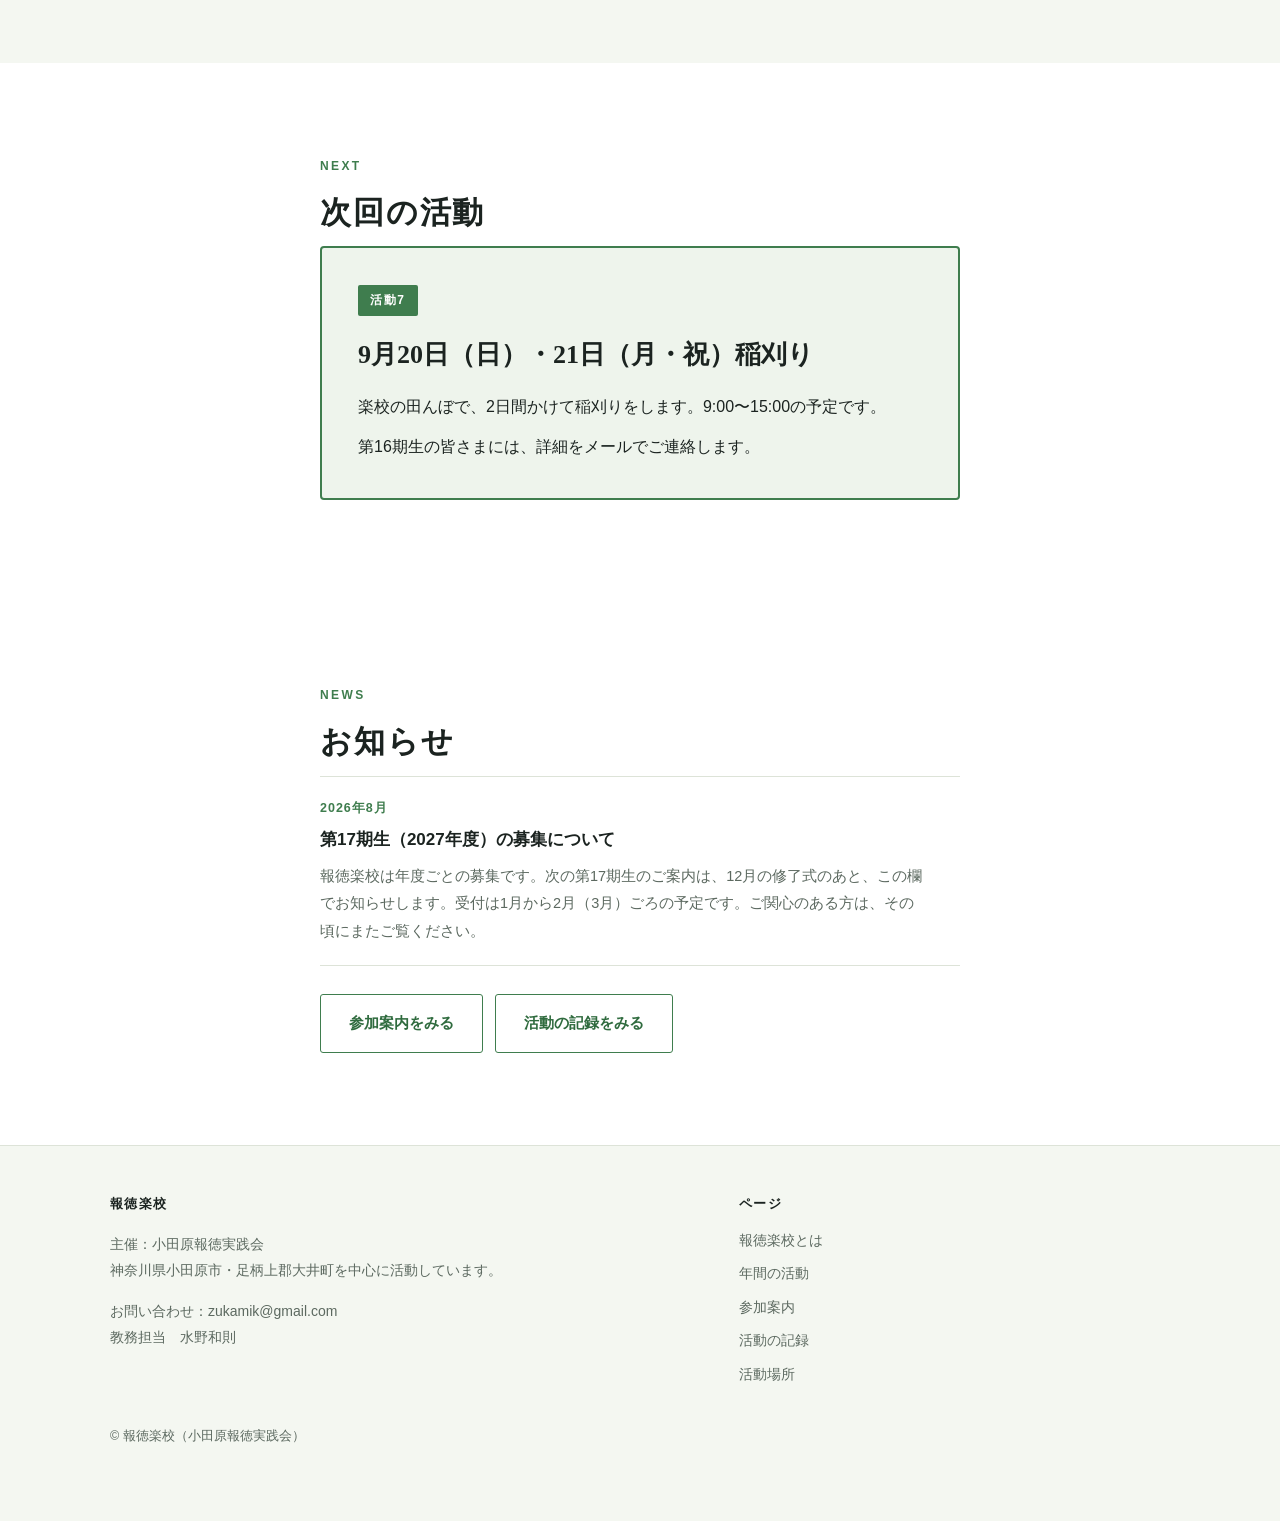
==== commit 6112eddc: "Add files via upload" ====
--- a/index.html
+++ b/index.html
@@ -1,10 +1,10 @@
-<!DOCTYPE html>
-<html lang="ja">
-<head>
-<meta charset="UTF-8">
-<meta name="viewport" content="width=device-width, initial-scale=1">
-<title>報徳楽校｜小田原・大井町の自然学校</title>
-<meta name="description" content="報徳楽校は、小田原報徳実践会が開校した自然学校です。大井町の田んぼと畑で、親子いっしょに4月から12月まで月1回活動します。田植え、稲刈り、地引網、もちつき。2026年で16期目を迎えました。">
+<!DOCTYPE html>
+<html lang="ja">
+<head>
+<meta charset="UTF-8">
+<meta name="viewport" content="width=device-width, initial-scale=1">
+<title>報徳楽校｜小田原・大井町の自然学校</title>
+<meta name="description" content="報徳楽校は、小田原報徳実践会が開校した自然学校です。大井町の田んぼと畑で、親子いっしょに4月から12月まで月1回活動します。田植え、稲刈り、地引網、もちつき。2026年で16期目を迎えました。">
 <!-- ============================================================
      タブや検索結果に出る小さなマーク（ファビコン）
      画像は assets/img/favicon-*.png です。
@@ -13,334 +13,324 @@
 <link rel="icon" type="image/png" sizes="48x48" href="assets/img/favicon-48.png">
 <link rel="icon" type="image/png" sizes="192x192" href="assets/img/favicon-192.png">
 <link rel="apple-touch-icon" href="assets/img/apple-touch-icon.png">
-<link rel="stylesheet" href="assets/css/style.css">
-</head>
-<body>
-
-<header class="head">
-  <div class="naka head-naka">
-    <a class="logo" href="index.html">報徳<b class="raku">楽</b>校<span>HOUTOKU GAKKO</span></a>
-    <input type="checkbox" id="navToggle" class="nav-toggle" aria-label="メニューを開閉する">
-    <label class="nav-btn" for="navToggle"><span></span><span></span><span></span><span class="yomiage">メニュー</span></label>
-    <nav class="nav" id="nav">
-      <ul>
-        <li class="mochi">
-          <input type="checkbox" id="m-index" class="sub-toggle">
-          <a href="index.html" aria-current="page">ホーム</a>
-          <label class="sub-btn" for="m-index"><span class="yomiage">ホーム の項目を開く</span></label>
-          <ul class="kodomo">
-            <li><a href="index.html#about">報徳楽校について</a></li>
-            <li><a href="index.html#nagare">一年の流れ</a></li>
-            <li><a href="index.html#jikai">次回の活動</a></li>
-            <li><a href="index.html#oshirase">お知らせ</a></li>
-          </ul>
-        </li>
-        <li class="mochi">
-          <input type="checkbox" id="m-about" class="sub-toggle">
-          <a href="about.html">報徳楽校とは</a>
-          <label class="sub-btn" for="m-about"><span class="yomiage">報徳楽校とは の項目を開く</span></label>
-          <ul class="kodomo">
-            <li><a href="about.html#shushi">設立趣旨</a></li>
-            <li><a href="about.html#hoshin">活動方針</a></li>
-            <li><a href="about.html#unei">運営について</a></li>
-          </ul>
-        </li>
-        <li class="mochi">
-          <input type="checkbox" id="m-activities" class="sub-toggle">
-          <a href="activities.html">年間の活動</a>
-          <label class="sub-btn" for="m-activities"><span class="yomiage">年間の活動 の項目を開く</span></label>
-          <ul class="kodomo">
-            <li><a href="activities.html#nittei">第16期の日程</a></li>
-          </ul>
-        </li>
-        <li class="mochi">
-          <input type="checkbox" id="m-join" class="sub-toggle">
-          <a href="join.html">参加案内</a>
-          <label class="sub-btn" for="m-join"><span class="yomiage">参加案内 の項目を開く</span></label>
-          <ul class="kodomo">
-            <li><a href="join.html#boshu">募集について</a></li>
-            <li><a href="join.html#shikaku">参加資格</a></li>
-            <li><a href="join.html#hiyo">参加費</a></li>
-            <li><a href="join.html#moshikomi">申し込み</a></li>
-            <li><a href="join.html#shitsumon">よくあるご質問</a></li>
-          </ul>
-        </li>
-        <li class="mochi">
-          <input type="checkbox" id="m-records" class="sub-toggle">
-          <a href="records.html">活動の記録</a>
-          <label class="sub-btn" for="m-records"><span class="yomiage">活動の記録 の項目を開く</span></label>
-          <ul class="kodomo">
-            <li><a href="records.html#ki16">第16期の活動</a></li>
-            <li><a href="records.html#ayumi">これまでの歩み</a></li>
-          </ul>
-        </li>
-        <li class="mochi">
-          <input type="checkbox" id="m-places" class="sub-toggle">
-          <a href="places.html">活動場所</a>
-          <label class="sub-btn" for="m-places"><span class="yomiage">活動場所 の項目を開く</span></label>
-          <ul class="kodomo">
-            <li><a href="places.html#omona">主な活動場所</a></li>
-            <li><a href="places.html#sonota">年によって使う場所</a></li>
-          </ul>
-        </li>
-      </ul>
-    </nav>
-  </div>
-</header>
-
-<main>
-
-  <div class="hero">
-    <img src="assets/img/hero-inekari.jpg" alt="黄金色に実った広い田んぼでの稲刈り。奥に大井町の山並みと青空、テントとコンバイン">
-    <div class="hero-moji">
-      <div class="naka">
-        <h1>田んぼで、畑で、<br>親子いっしょに。</h1>
-        <p>小田原・大井町で田植え・稲刈り体験ができる親子の自然学校です。<br>4月から12月まで月1回様々な体験活動ができます。</p>
-      </div>
-    </div>
-  </div>
-
-  <section class="obi" id="about">
-    <div class="naka hon">
-      <p class="eyebrow">ABOUT</p>
-      <h2 class="midashi">学校では学べないことを、<br>まるごと体験する場所</h2>
-      <p>報徳楽校は、小田原報徳実践会が2011年に開校した自然学校です。小学生とその家族が、大井町の田んぼと畑に集まります。</p>
-      <p>田植え、稲刈り、地引網、報徳市での販売、もちつき。手と足を使って、一年のうつり変わりを体で覚えていきます。子どもたちが本来もっている「生きる力」を育むことを目的としています。</p>
-      <p>2026年で16期を迎え、新しい参加者と継続参加者、そして卒業したスタッフたちが、至誠・勤労の報徳精神のもと「互いを思いやれる場」を作っています。</p>
-      <div class="btn-ret">
-        <a class="btn omo" href="join.html">参加案内をみる</a>
-        <a class="btn usu" href="about.html">報徳楽校とは</a>
-      </div>
-    </div>
-  </section>
-
-  <section class="obi tint" id="nagare">
-    <div class="naka">
-      <p class="eyebrow">SCHEDULE</p>
-      <h2 class="midashi">一年の流れ</h2>
-      <p class="lead">春に苗を植え、夏に野へ出て、秋に刈り取る。季節が一巡りします。</p>
-
-      <div class="card-ret san">
-        <article class="card">
-          <img src="assets/img/nyugaku.jpg" alt="尊徳記念館の庭で、輪になって親子ゲームをする参加者たち">
-          <div class="card-naka">
-            <p class="tsuki">4月</p>
-            <h3>入楽式</h3>
-            <p>顔合わせとゲーム、金次郎の史跡ウォーキング。</p>
-            <p class="basho-ka">尊徳記念館／大井町の楽校ほ場</p>
-          </div>
-        </article>
-        <article class="card">
-          <img src="assets/img/taue.jpg" alt="田んぼに入って苗を手で植える子どもと大人">
-          <div class="card-naka">
-            <p class="tsuki">5月</p>
-            <h3>田植え</h3>
-            <p>7枚の田んぼを、2日間かけて手で植えます。泥んこ遊びつき。泥だらけになります。</p>
-            <p class="basho-ka">大井町 楽校の田んぼ</p>
-          </div>
-        </article>
-        <article class="card">
-          <img src="assets/img/jibikiami.jpg" alt="大磯海岸で地引網の綱を引く親子">
-          <div class="card-naka">
-            <p class="tsuki">6月</p>
-            <h3>地引網・自然観察</h3>
-            <p>大磯海岸で網を引きます。年により、酒匂川の水質調査と自然観察も行います。</p>
-            <p class="basho-ka">大磯海岸 台舟ほか</p>
-          </div>
-        </article>
-        <article class="card">
-          <img src="assets/img/curry.jpg" alt="みのり館の広間で野菜を切ってカレーを作る参加者たち">
-          <div class="card-naka">
-            <p class="tsuki">7月</p>
-            <h3>カレー作りと報徳学習</h3>
-            <p>チームに分かれてカレーを作ります。報徳の教えを体験的に学びます。</p>
-            <p class="basho-ka">曽我みのり館分館</p>
-          </div>
-        </article>
-        <article class="card">
-          <img src="assets/img/kiyosato.jpg" alt="清里高原の草原と八ヶ岳">
-          <div class="card-naka">
-            <p class="tsuki">8月</p>
-            <h3>野外体験</h3>
-            <p>森遊び、川遊び、バスツアー。夏休みらしい活動を毎年考えます。</p>
-            <p class="basho-ka">年により変更</p>
-          </div>
-        </article>
-        <article class="card">
-          <img src="assets/img/inekari.jpg" alt="実った稲の中で稲刈りをする参加者たち">
-          <div class="card-naka">
-            <p class="tsuki">9月</p>
-            <h3>稲刈り</h3>
-            <p>春に植えた稲を、2日間かけて刈り取ります。</p>
-            <p class="basho-ka">大井町 楽校の田んぼ</p>
-          </div>
-        </article>
-        <article class="card">
-          <img src="assets/img/houtokuichi.jpg" alt="尊徳記念館の尊徳祭に出したこども報徳市のテント">
-          <div class="card-naka">
-            <p class="tsuki">10月</p>
-            <h3>こども報徳市</h3>
-            <p>尊徳祭で、自分たちが育てた米と野菜を売ります。売り子も子どもです。</p>
-            <p class="basho-ka">小田原市尊徳記念館</p>
-          </div>
-        </article>
-        <article class="card">
-          <img src="assets/img/taiken.jpg" alt="秋の広場で竹を使った活動をする子どもたち">
-          <div class="card-naka">
-            <p class="tsuki">11月</p>
-            <h3>体験活動</h3>
-            <p>刈り取った田んぼを広々と使って、バーベキューや工作。毎年内容を考えます。</p>
-            <p class="basho-ka">楽校の田んぼ</p>
-          </div>
-        </article>
-        <article class="card">
-          <img src="assets/img/mochitsuki.jpg" alt="臼と杵でもちをつく様子。まわりで順番を待つ子どもたち">
-          <div class="card-naka">
-            <p class="tsuki">12月</p>
-            <h3>修了式・みかん狩り・もちつき</h3>
-            <p>みかんを収穫し、杵と臼でもちをつきます。修了証書を受け取って一年が終わります。</p>
-            <p class="basho-ka">曽我みのり館分館</p>
-          </div>
-        </article>
-      </div>
-
-      <p class="chuki">このほかに、サツマイモの苗植えや芋ほりなどの特別活動があります。</p>
-
-      <div class="btn-ret">
-        <a class="btn usu" href="activities.html">今年度の日程をみる</a>
-      </div>
-    </div>
-  </section>
-
-  <section class="obi" id="jikai">
-    <div class="naka hon">
-      <p class="eyebrow">NEXT</p>
-      <h2 class="midashi">次回の活動</h2>
-
-      <div class="jikai">
-        <span class="fuda">活動6</span>
-        <h3>8月23日（日）清里高原 自然体験ツアー</h3>
-        <p>八ヶ岳ふれあいセンターへバスで出かけます。現地の自然解説員の方に自然の楽しみ方を教えていただき、周辺の滝と森を歩きます。</p>
-        <p>第16期生の皆さまには、詳細をメールでご連絡します。</p>
-      </div>
-    </div>
-  </section>
-
-  <section class="obi" id="oshirase">
-    <div class="naka hon">
-      <p class="eyebrow">NEWS</p>
-      <h2 class="midashi">お知らせ</h2>
-
-      <!-- ============================================================
-           【お知らせ欄について】
-
-           ここは「連絡事項」を載せる場所です。
-             ・次年度の募集案内（12月の修了式後〜翌年2・3月ごろ）
-             ・雨天中止、日程や場所の変更
-             ・総会や会報のご案内
-           活動の報告は、ここではなく「活動の記録」ページに書きます。
-
-           新しいものを上に足してください。4件を超えたら古いものを消します。
-           載せることがない時期は、このセクションごと消しておいて構いません。
-           （<section から </section> までをまとめて削除）
-           ============================================================ -->
-
-      <ul class="oshirase">
-
-        <!-- ★★★ この1件は 2026年8月23日を過ぎたら削除してください ★★★
-             （<li> から </li> までをまとめて消します） -->
-        <li>
-          <p class="hi">2026年8月12日</p>
-          <h3>8月23日（日）清里高原ツアー 集合のご案内</h3>
-          <p>朝6:30　曽我みのり館駐車場に集合。バス配車6:45。乗車後すぐ出発しますので、遅れないようにお願いします。<br>
-          あしがらSAで20分ほど時間をとり、トイレとお弁当の買い出し、現地注文のお弁当代金の集金などを予定しています。</p>
-        </li>
-
-        <!-- ▼ ここから1件分。コピーして増やせます ▼ -->
-        <li>
-          <p class="hi">2026年8月</p>
-          <h3>第17期生（2027年度）の募集について</h3>
-          <p>報徳楽校は年度ごとの募集です。次の第17期生のご案内は、12月の修了式のあと、この欄でお知らせします。受付は1月から2月（3月）ごろの予定です。ご関心のある方は、その頃にまたご覧ください。</p>
-        </li>
-        <!-- ▲ ここまで1件分 ▲ -->
-
-      </ul>
-
-      <div class="btn-ret">
-        <a class="btn usu" href="join.html">参加案内をみる</a>
-        <a class="btn usu" href="records.html">活動の記録をみる</a>
-      </div>
-    </div>
-  </section>
-
-</main>
-
-<footer class="foot">
-  <div class="naka foot-ret">
-    <div>
-      <h4>報徳楽校</h4>
-      <p>主催：小田原報徳実践会<br>
-      神奈川県小田原市・足柄上郡大井町を中心に活動しています。</p>
-      <p>お問い合わせ：<a href="mailto:zukamik@gmail.com">zukamik@gmail.com</a><br>
-      教務担当　水野和則</p>
-    </div>
-    <div>
-      <h4>ページ</h4>
-      <ul>
-        <li><a href="about.html">報徳楽校とは</a></li>
-        <li><a href="activities.html">年間の活動</a></li>
-        <li><a href="join.html">参加案内</a></li>
-        <li><a href="records.html">活動の記録</a></li>
-        <li><a href="places.html">活動場所</a></li>
-      </ul>
-    </div>
-  </div>
-  <div class="naka foot-shita">
-    <p class="kome">&copy; 報徳楽校（小田原報徳実践会）</p>
-
-    <!-- ============================================================
-         訪問者数の表示（ホームだけ）
-
-         数字は GoatCounter から読み込んでいます。
-         管理画面： https://houtoku-gakko.goatcounter.com
-
-         ◆ 表示をやめたいときは、この <p class="kazu"> の行から
-           </script> までをまとめて削除してください。
-         ◆ 数字が読み込めなかったときは、何も表示されません。
-           （ページの他の部分には影響しません）
-         ============================================================ -->
-    <p class="kazu" id="homonsu" hidden>これまでの訪問者数　<b></b></p>
-    <script>
-      (function () {
-        var el = document.getElementById('homonsu');
-        if (!el || !window.fetch) { return; }
-        fetch('https://houtoku-gakko.goatcounter.com/counter/TOTAL.json')
-          .then(function (r) { return r.ok ? r.json() : null; })
-          .then(function (d) {
-            if (!d || !d.count_unique) { return; }
-            var n = parseInt(String(d.count_unique).replace(/[^0-9]/g, ''), 10);
-            if (!isFinite(n)) { return; }
-            el.querySelector('b').textContent = n.toLocaleString('ja-JP');
-            el.hidden = false;
-          })
-          .catch(function () { /* 読み込めなければ、何も表示しません */ });
-      })();
-    </script>
-  </div>
-</footer>
-
-
-
-<!-- ============================================================
-     訪問者数の計測（GoatCounter）
-
-     管理画面： https://houtoku-gakko.goatcounter.com
-     画面には何も表示されません。1×1の小さな画像を読み込むことで
-     「このページが開かれた」ことだけを記録しています。
-     JavaScriptは使っていません。
-
-     ◆ やめたいときは、下の <img ...> の1行を消してください。
-     ============================================================ -->
-<img src="https://houtoku-gakko.goatcounter.com/count?p=/" alt="" width="1" height="1" style="position:absolute;left:-9999px" loading="eager">
-</body>
-</html>
+<link rel="stylesheet" href="assets/css/style.css">
+</head>
+<body>
+
+<header class="head">
+  <div class="naka head-naka">
+    <a class="logo" href="index.html">報徳<b class="raku">楽</b>校<span>HOUTOKU GAKKO</span></a>
+    <input type="checkbox" id="navToggle" class="nav-toggle" aria-label="メニューを開閉する">
+    <label class="nav-btn" for="navToggle"><span></span><span></span><span></span><span class="yomiage">メニュー</span></label>
+    <nav class="nav" id="nav">
+      <ul>
+        <li class="mochi">
+          <input type="checkbox" id="m-index" class="sub-toggle">
+          <a href="index.html" aria-current="page">ホーム</a>
+          <label class="sub-btn" for="m-index"><span class="yomiage">ホーム の項目を開く</span></label>
+          <ul class="kodomo">
+            <li><a href="index.html#about">報徳楽校について</a></li>
+            <li><a href="index.html#nagare">一年の流れ</a></li>
+            <li><a href="index.html#jikai">次回の活動</a></li>
+            <li><a href="index.html#oshirase">お知らせ</a></li>
+          </ul>
+        </li>
+        <li class="mochi">
+          <input type="checkbox" id="m-about" class="sub-toggle">
+          <a href="about.html">報徳楽校とは</a>
+          <label class="sub-btn" for="m-about"><span class="yomiage">報徳楽校とは の項目を開く</span></label>
+          <ul class="kodomo">
+            <li><a href="about.html#shushi">設立趣旨</a></li>
+            <li><a href="about.html#hoshin">活動方針</a></li>
+            <li><a href="about.html#unei">運営について</a></li>
+          </ul>
+        </li>
+        <li class="mochi">
+          <input type="checkbox" id="m-activities" class="sub-toggle">
+          <a href="activities.html">年間の活動</a>
+          <label class="sub-btn" for="m-activities"><span class="yomiage">年間の活動 の項目を開く</span></label>
+          <ul class="kodomo">
+            <li><a href="activities.html#nittei">第16期の日程</a></li>
+          </ul>
+        </li>
+        <li class="mochi">
+          <input type="checkbox" id="m-join" class="sub-toggle">
+          <a href="join.html">参加案内</a>
+          <label class="sub-btn" for="m-join"><span class="yomiage">参加案内 の項目を開く</span></label>
+          <ul class="kodomo">
+            <li><a href="join.html#boshu">募集について</a></li>
+            <li><a href="join.html#shikaku">参加資格</a></li>
+            <li><a href="join.html#hiyo">参加費</a></li>
+            <li><a href="join.html#moshikomi">申し込み</a></li>
+            <li><a href="join.html#shitsumon">よくあるご質問</a></li>
+          </ul>
+        </li>
+        <li class="mochi">
+          <input type="checkbox" id="m-records" class="sub-toggle">
+          <a href="records.html">活動の記録</a>
+          <label class="sub-btn" for="m-records"><span class="yomiage">活動の記録 の項目を開く</span></label>
+          <ul class="kodomo">
+            <li><a href="records.html#ki16">第16期の活動</a></li>
+            <li><a href="records.html#ayumi">これまでの歩み</a></li>
+          </ul>
+        </li>
+        <li class="mochi">
+          <input type="checkbox" id="m-places" class="sub-toggle">
+          <a href="places.html">活動場所</a>
+          <label class="sub-btn" for="m-places"><span class="yomiage">活動場所 の項目を開く</span></label>
+          <ul class="kodomo">
+            <li><a href="places.html#omona">主な活動場所</a></li>
+            <li><a href="places.html#sonota">年によって使う場所</a></li>
+          </ul>
+        </li>
+      </ul>
+    </nav>
+  </div>
+</header>
+
+<main>
+
+  <div class="hero">
+    <img src="assets/img/hero-inekari.jpg" alt="黄金色に実った広い田んぼでの稲刈り。奥に大井町の山並みと青空、テントとコンバイン">
+    <div class="hero-moji">
+      <div class="naka">
+        <h1>田んぼで、畑で、<br>親子いっしょに。</h1>
+        <p>小田原・大井町で田植え・稲刈り体験ができる親子の自然学校です。<br>4月から12月まで月1回様々な体験活動ができます。</p>
+      </div>
+    </div>
+  </div>
+
+  <section class="obi" id="about">
+    <div class="naka hon">
+      <p class="eyebrow">ABOUT</p>
+      <h2 class="midashi">学校では学べないことを、<br>まるごと体験する場所</h2>
+      <p>報徳楽校は、小田原報徳実践会が2011年に開校した自然学校です。小学生とその家族が、大井町の田んぼと畑に集まります。</p>
+      <p>田植え、稲刈り、地引網、報徳市での販売、もちつき。手と足を使って、一年のうつり変わりを体で覚えていきます。子どもたちが本来もっている「生きる力」を育むことを目的としています。</p>
+      <p>2026年で16期を迎え、新しい参加者と継続参加者、そして卒業したスタッフたちが、至誠・勤労の報徳精神のもと「互いを思いやれる場」を作っています。</p>
+      <div class="btn-ret">
+        <a class="btn omo" href="join.html">参加案内をみる</a>
+        <a class="btn usu" href="about.html">報徳楽校とは</a>
+      </div>
+    </div>
+  </section>
+
+  <section class="obi tint" id="nagare">
+    <div class="naka">
+      <p class="eyebrow">SCHEDULE</p>
+      <h2 class="midashi">一年の流れ</h2>
+      <p class="lead">春に苗を植え、夏に野へ出て、秋に刈り取る。季節が一巡りします。</p>
+
+      <div class="card-ret san">
+        <article class="card">
+          <img src="assets/img/nyugaku.jpg" alt="尊徳記念館の庭で、輪になって親子ゲームをする参加者たち">
+          <div class="card-naka">
+            <p class="tsuki">4月</p>
+            <h3>入楽式</h3>
+            <p>顔合わせとゲーム、金次郎の史跡ウォーキング。</p>
+            <p class="basho-ka">尊徳記念館／大井町の楽校ほ場</p>
+          </div>
+        </article>
+        <article class="card">
+          <img src="assets/img/taue.jpg" alt="田んぼに入って苗を手で植える子どもと大人">
+          <div class="card-naka">
+            <p class="tsuki">5月</p>
+            <h3>田植え</h3>
+            <p>7枚の田んぼを、2日間かけて手で植えます。泥んこ遊びつき。泥だらけになります。</p>
+            <p class="basho-ka">大井町 楽校の田んぼ</p>
+          </div>
+        </article>
+        <article class="card">
+          <img src="assets/img/jibikiami.jpg" alt="大磯海岸で地引網の綱を引く親子">
+          <div class="card-naka">
+            <p class="tsuki">6月</p>
+            <h3>地引網・自然観察</h3>
+            <p>大磯海岸で網を引きます。年により、酒匂川の水質調査と自然観察も行います。</p>
+            <p class="basho-ka">大磯海岸 台舟ほか</p>
+          </div>
+        </article>
+        <article class="card">
+          <img src="assets/img/curry.jpg" alt="みのり館の広間で野菜を切ってカレーを作る参加者たち">
+          <div class="card-naka">
+            <p class="tsuki">7月</p>
+            <h3>カレー作りと報徳学習</h3>
+            <p>チームに分かれてカレーを作ります。報徳の教えを体験的に学びます。</p>
+            <p class="basho-ka">曽我みのり館分館</p>
+          </div>
+        </article>
+        <article class="card">
+          <img src="assets/img/kiyosato.jpg" alt="清里高原の草原と八ヶ岳">
+          <div class="card-naka">
+            <p class="tsuki">8月</p>
+            <h3>野外体験</h3>
+            <p>森遊び、川遊び、バスツアー。夏休みらしい活動を毎年考えます。</p>
+            <p class="basho-ka">年により変更</p>
+          </div>
+        </article>
+        <article class="card">
+          <img src="assets/img/inekari.jpg" alt="実った稲の中で稲刈りをする参加者たち">
+          <div class="card-naka">
+            <p class="tsuki">9月</p>
+            <h3>稲刈り</h3>
+            <p>春に植えた稲を、2日間かけて刈り取ります。</p>
+            <p class="basho-ka">大井町 楽校の田んぼ</p>
+          </div>
+        </article>
+        <article class="card">
+          <img src="assets/img/houtokuichi.jpg" alt="尊徳記念館の尊徳祭に出したこども報徳市のテント">
+          <div class="card-naka">
+            <p class="tsuki">10月</p>
+            <h3>こども報徳市</h3>
+            <p>尊徳祭で、自分たちが育てた米と野菜を売ります。売り子も子どもです。</p>
+            <p class="basho-ka">小田原市尊徳記念館</p>
+          </div>
+        </article>
+        <article class="card">
+          <img src="assets/img/taiken.jpg" alt="秋の広場で竹を使った活動をする子どもたち">
+          <div class="card-naka">
+            <p class="tsuki">11月</p>
+            <h3>体験活動</h3>
+            <p>刈り取った田んぼを広々と使って、バーベキューや工作。毎年内容を考えます。</p>
+            <p class="basho-ka">楽校の田んぼ</p>
+          </div>
+        </article>
+        <article class="card">
+          <img src="assets/img/mochitsuki.jpg" alt="臼と杵でもちをつく様子。まわりで順番を待つ子どもたち">
+          <div class="card-naka">
+            <p class="tsuki">12月</p>
+            <h3>修了式・みかん狩り・もちつき</h3>
+            <p>みかんを収穫し、杵と臼でもちをつきます。修了証書を受け取って一年が終わります。</p>
+            <p class="basho-ka">曽我みのり館分館</p>
+          </div>
+        </article>
+      </div>
+
+      <p class="chuki">このほかに、サツマイモの苗植えや芋ほりなどの特別活動があります。</p>
+
+      <div class="btn-ret">
+        <a class="btn usu" href="activities.html">今年度の日程をみる</a>
+      </div>
+    </div>
+  </section>
+
+  <section class="obi" id="jikai">
+    <div class="naka hon">
+      <p class="eyebrow">NEXT</p>
+      <h2 class="midashi">次回の活動</h2>
+
+      <div class="jikai">
+        <span class="fuda">活動7</span>
+        <h3>9月20日（日）・21日（月・祝）稲刈り</h3>
+        <p>楽校の田んぼで、2日間かけて稲刈りをします。9:00〜15:00の予定です。</p>
+        <p>第16期生の皆さまには、詳細をメールでご連絡します。</p>
+      </div>
+    </div>
+  </section>
+
+  <section class="obi" id="oshirase">
+    <div class="naka hon">
+      <p class="eyebrow">NEWS</p>
+      <h2 class="midashi">お知らせ</h2>
+
+      <!-- ============================================================
+           【お知らせ欄について】
+
+           ここは「連絡事項」を載せる場所です。
+             ・次年度の募集案内（12月の修了式後〜翌年2・3月ごろ）
+             ・雨天中止、日程や場所の変更
+             ・総会や会報のご案内
+           活動の報告は、ここではなく「活動の記録」ページに書きます。
+
+           新しいものを上に足してください。4件を超えたら古いものを消します。
+           載せることがない時期は、このセクションごと消しておいて構いません。
+           （<section から </section> までをまとめて削除）
+           ============================================================ -->
+
+      <ul class="oshirase">
+        <!-- ▼ ここから1件分。コピーして増やせます ▼ -->
+        <li>
+          <p class="hi">2026年8月</p>
+          <h3>第17期生（2027年度）の募集について</h3>
+          <p>報徳楽校は年度ごとの募集です。次の第17期生のご案内は、12月の修了式のあと、この欄でお知らせします。受付は1月から2月（3月）ごろの予定です。ご関心のある方は、その頃にまたご覧ください。</p>
+        </li>
+        <!-- ▲ ここまで1件分 ▲ -->
+
+      </ul>
+
+      <div class="btn-ret">
+        <a class="btn usu" href="join.html">参加案内をみる</a>
+        <a class="btn usu" href="records.html">活動の記録をみる</a>
+      </div>
+    </div>
+  </section>
+
+</main>
+
+<footer class="foot">
+  <div class="naka foot-ret">
+    <div>
+      <h4>報徳楽校</h4>
+      <p>主催：小田原報徳実践会<br>
+      神奈川県小田原市・足柄上郡大井町を中心に活動しています。</p>
+      <p>お問い合わせ：<a href="mailto:zukamik@gmail.com">zukamik@gmail.com</a><br>
+      教務担当　水野和則</p>
+    </div>
+    <div>
+      <h4>ページ</h4>
+      <ul>
+        <li><a href="about.html">報徳楽校とは</a></li>
+        <li><a href="activities.html">年間の活動</a></li>
+        <li><a href="join.html">参加案内</a></li>
+        <li><a href="records.html">活動の記録</a></li>
+        <li><a href="places.html">活動場所</a></li>
+      </ul>
+    </div>
+  </div>
+  <div class="naka foot-shita">
+    <p class="kome">&copy; 報徳楽校（小田原報徳実践会）</p>
+
+    <!-- ============================================================
+         訪問者数の表示（ホームだけ）
+
+         数字は GoatCounter から読み込んでいます。
+         管理画面： https://houtoku-gakko.goatcounter.com
+
+         ◆ 表示をやめたいときは、この <p class="kazu"> の行から
+           </script> までをまとめて削除してください。
+         ◆ 数字が読み込めなかったときは、何も表示されません。
+           （ページの他の部分には影響しません）
+         ============================================================ -->
+    <p class="kazu" id="homonsu" hidden>これまでの訪問者数　<b></b></p>
+    <script>
+      (function () {
+        var el = document.getElementById('homonsu');
+        if (!el || !window.fetch) { return; }
+        fetch('https://houtoku-gakko.goatcounter.com/counter/TOTAL.json')
+          .then(function (r) { return r.ok ? r.json() : null; })
+          .then(function (d) {
+            if (!d || !d.count_unique) { return; }
+            var n = parseInt(String(d.count_unique).replace(/[^0-9]/g, ''), 10);
+            if (!isFinite(n)) { return; }
+            el.querySelector('b').textContent = n.toLocaleString('ja-JP');
+            el.hidden = false;
+          })
+          .catch(function () { /* 読み込めなければ、何も表示しません */ });
+      })();
+    </script>
+  </div>
+</footer>
+
+
+
+<!-- ============================================================
+     訪問者数の計測（GoatCounter）
+
+     管理画面： https://houtoku-gakko.goatcounter.com
+     画面には何も表示されません。1×1の小さな画像を読み込むことで
+     「このページが開かれた」ことだけを記録しています。
+     JavaScriptは使っていません。
+
+     ◆ やめたいときは、下の <img ...> の1行を消してください。
+     ============================================================ -->
+<img src="https://houtoku-gakko.goatcounter.com/count?p=/" alt="" width="1" height="1" style="position:absolute;left:-9999px" loading="eager">
+</body>
+</html>
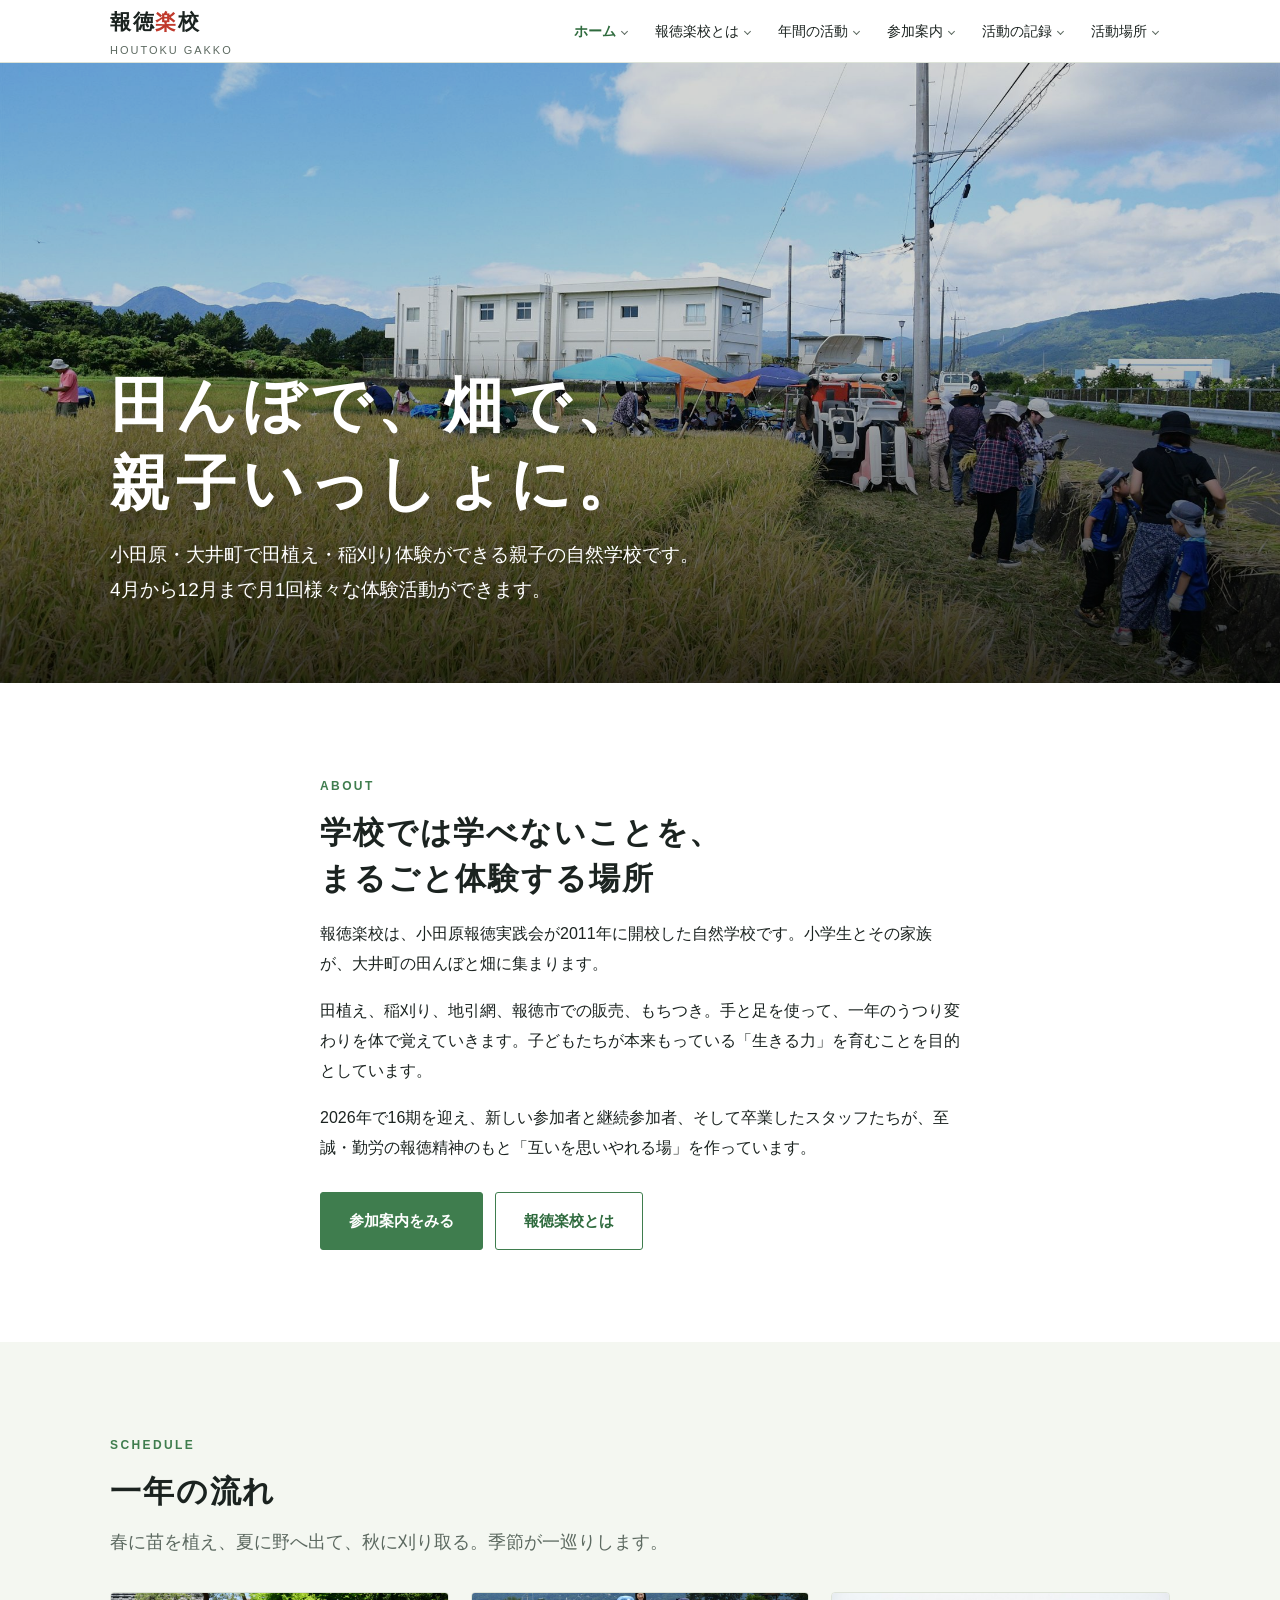
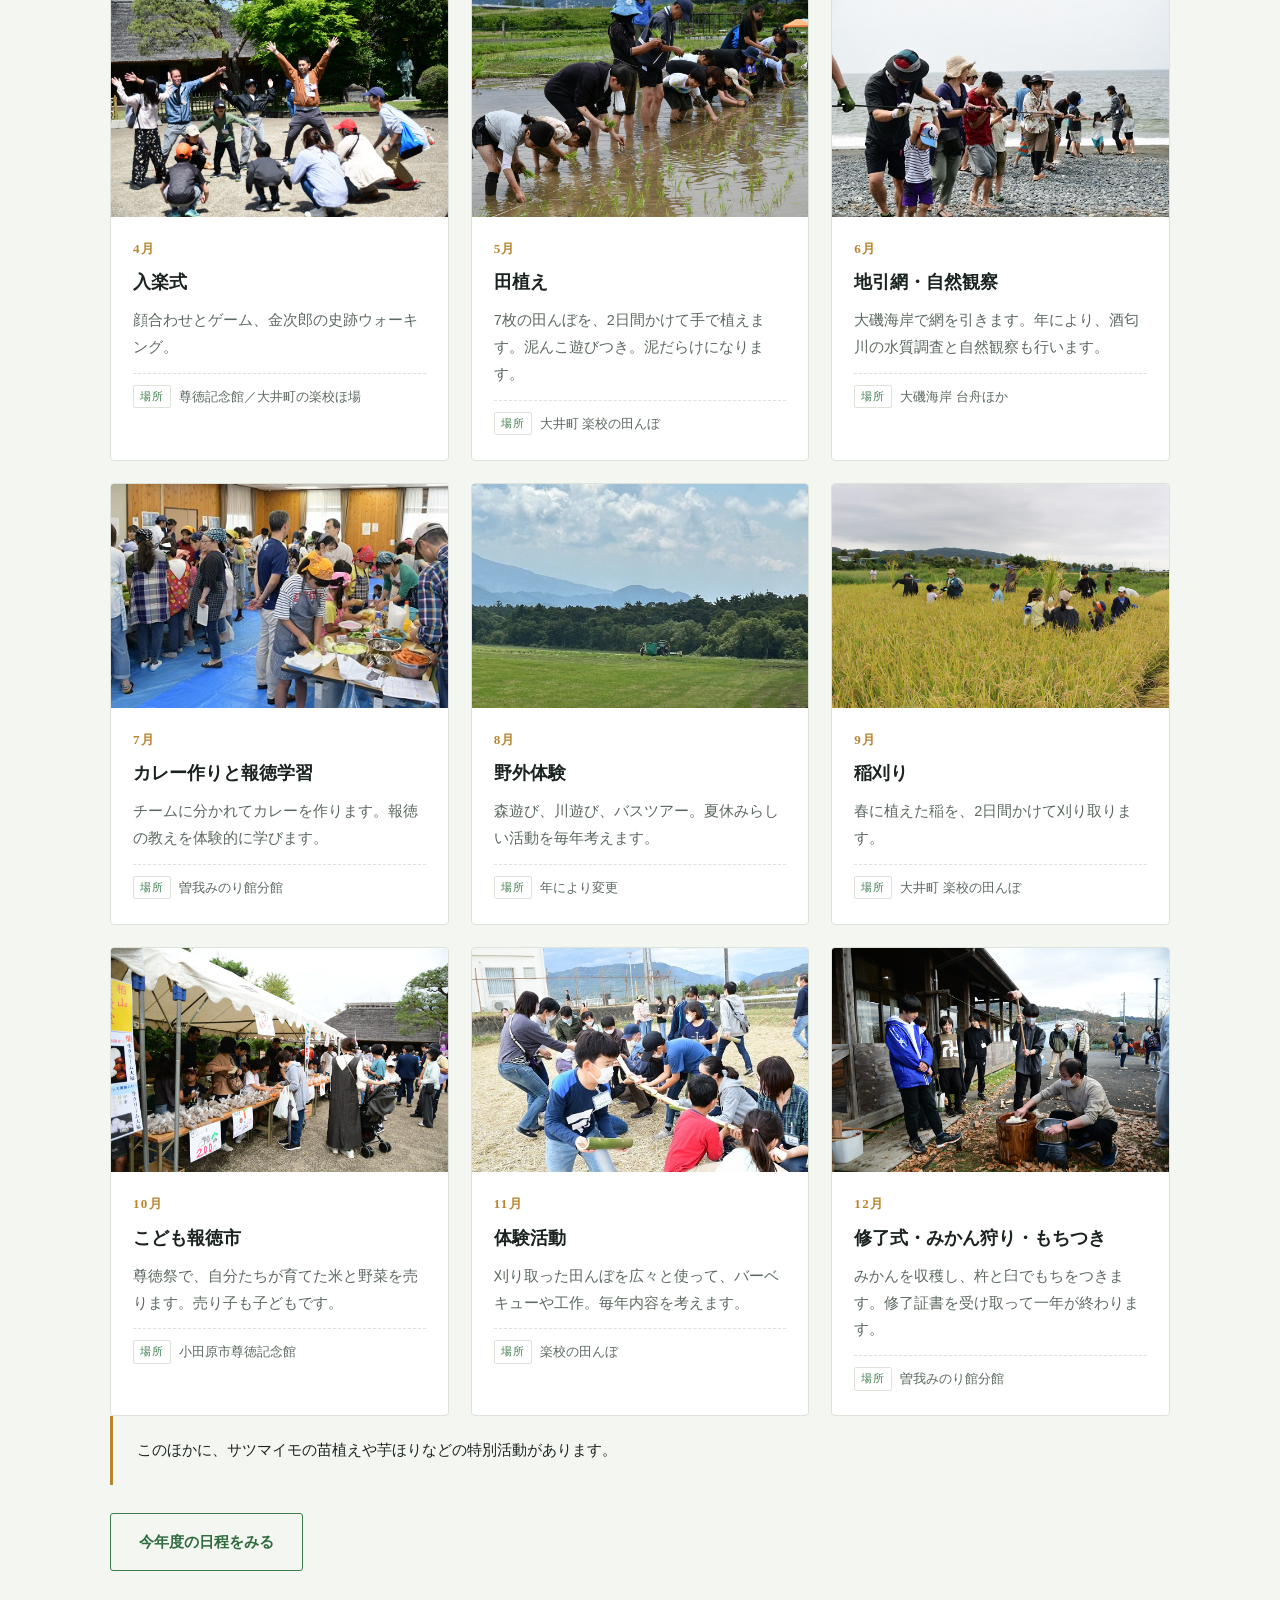
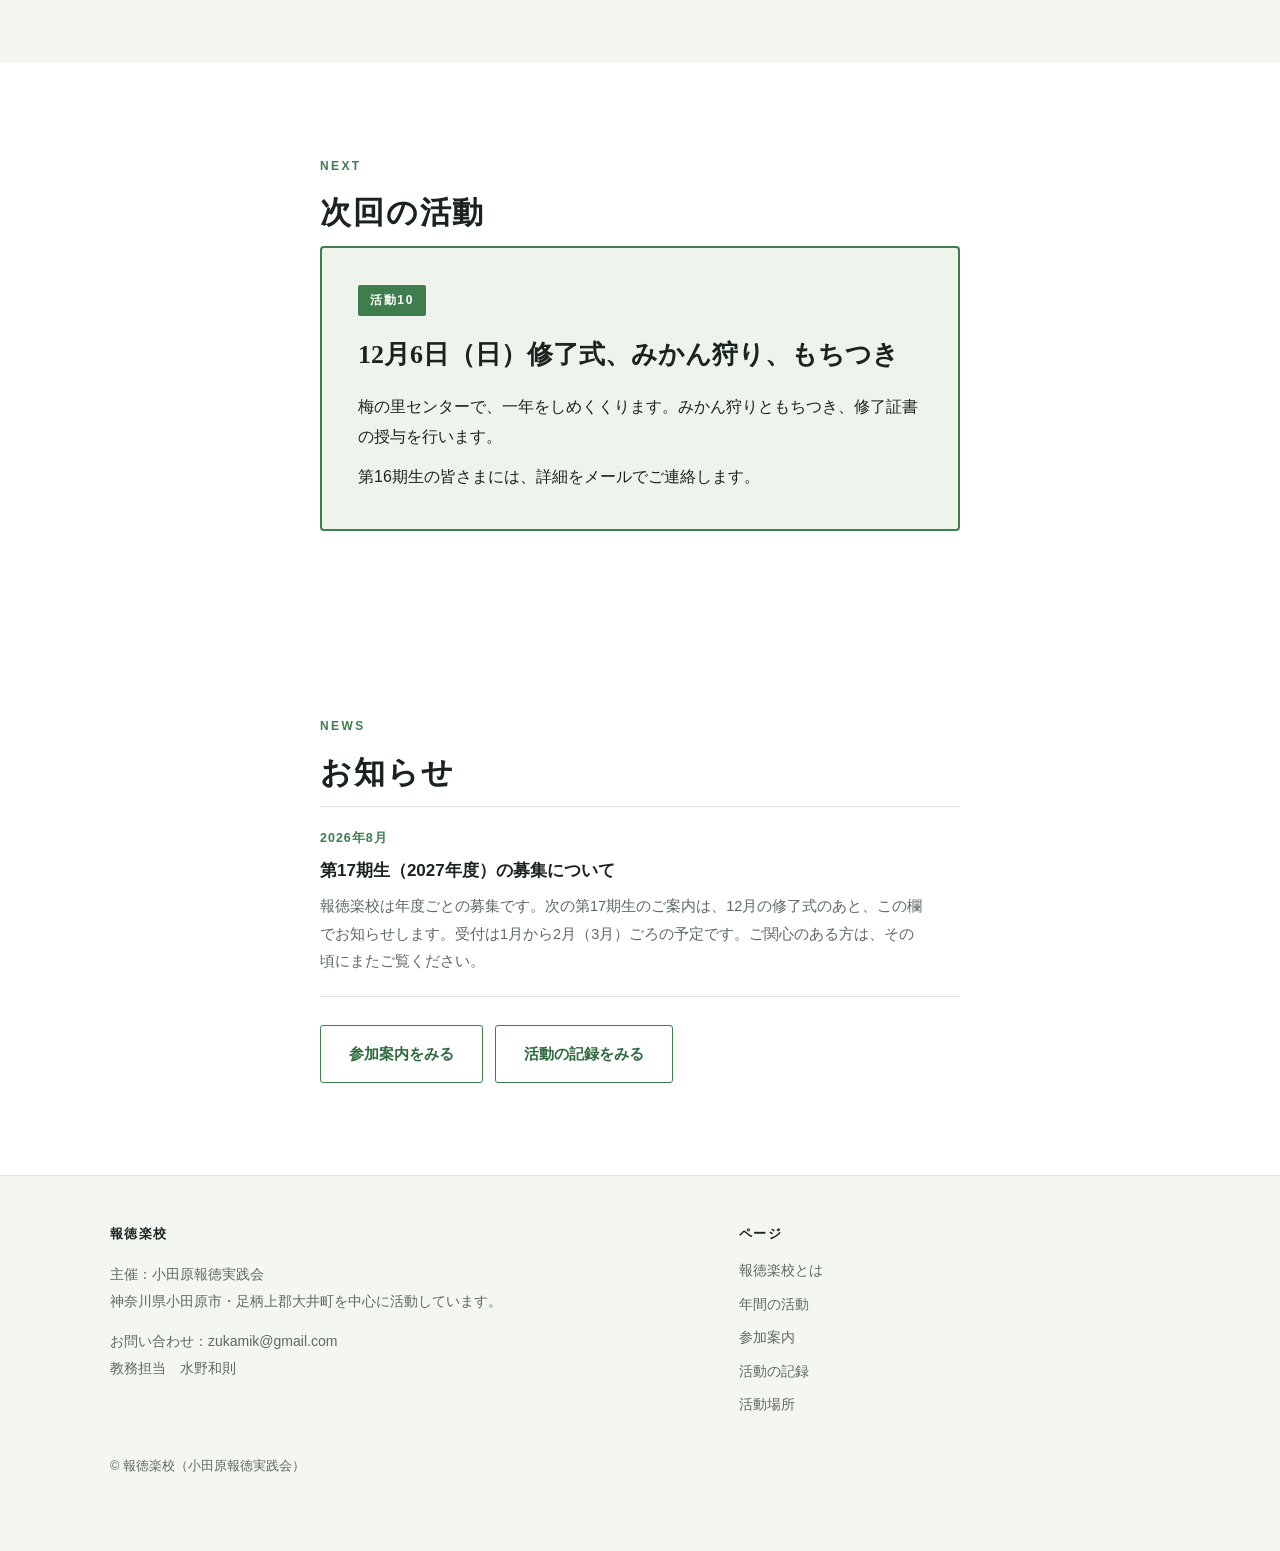
==== commit f14e5a8f: "Add files via upload" ====
--- a/index.html
+++ b/index.html
@@ -211,18 +211,110 @@
       </div>
     </div>
   </section>
-
   <section class="obi" id="jikai">
     <div class="naka hon">
       <p class="eyebrow">NEXT</p>
       <h2 class="midashi">次回の活動</h2>
 
-      <div class="jikai">
-        <span class="fuda">活動7</span>
-        <h3>9月20日（日）・21日（月・祝）稲刈り</h3>
-        <p>楽校の田んぼで、2日間かけて稲刈りをします。9:00〜15:00の予定です。</p>
-        <p>第16期生の皆さまには、詳細をメールでご連絡します。</p>
-      </div>
+      <!-- ============================================================
+           【次回の活動について】
+
+           下の一覧に、その年の予定をすべて書いておきます。
+           日付が過ぎた回は自動で飛ばし、次の回が表示されます。
+           あなたが毎回書き換える必要はありません。
+
+           ◆ 年に一度、1月ごろに翌年度の予定へ書き換えてください。
+             書き換えるのは、下の一覧の中身と data-owari の日付です。
+
+             data-owari … その活動の最終日。この日を過ぎると次へ進みます。
+                           必ず 2026-09-21 の形（年-月-日）で書いてください。
+             data-fuda  … 「活動7」などの見出しの小さな札
+
+           ◆ 予定を増やすときは、一覧の1件分をまるごとコピーして貼り、
+             日付の早い順に並べてください。
+           ============================================================ -->
+
+      <ul class="yotei-moto" id="yoteiMoto" hidden>
+
+        <li data-owari="2026-09-21" data-fuda="活動7">
+          <b>9月20日（日）・21日（月・祝）稲刈り</b>
+          <p>楽校の田んぼで、2日間かけて稲刈りをします。9:00〜15:00の予定です。</p>
+          <p>第16期生の皆さまには、詳細をメールでご連絡します。</p>
+        </li>
+
+        <li data-owari="2026-10-11" data-fuda="特別活動2">
+          <b>10月11日（日）芋ほり</b>
+          <p>報徳楽校の畑で、サツマイモを掘り出します。午前中のみ。掘った芋は10月のこども報徳市で販売します。</p>
+          <p>第16期生の皆さまには、詳細をメールでご連絡します。</p>
+        </li>
+
+        <li data-owari="2026-10-18" data-fuda="活動8">
+          <b>10月18日（日）こども報徳市</b>
+          <p>小田原市尊徳記念館の尊徳祭で、育てた米と野菜を販売します。9:00〜14:00の予定です。</p>
+          <p>第16期生の皆さまには、詳細をメールでご連絡します。</p>
+        </li>
+
+        <li data-owari="2026-11-22" data-fuda="活動9">
+          <b>11月22日（日）秋の田んぼでバーベキュー</b>
+          <p>刈り取った田んぼを広々と使います。9:00〜15:00の予定です。</p>
+          <p>第16期生の皆さまには、詳細をメールでご連絡します。</p>
+        </li>
+
+        <li data-owari="2026-12-06" data-fuda="活動10">
+          <b>12月6日（日）修了式、みかん狩り、もちつき</b>
+          <p>梅の里センターで、一年をしめくくります。みかん狩りともちつき、修了証書の授与を行います。</p>
+          <p>第16期生の皆さまには、詳細をメールでご連絡します。</p>
+        </li>
+
+      </ul>
+
+      <!-- ここに、上の一覧から選ばれた1件が表示されます -->
+      <div class="jikai" id="jikaiBox" hidden>
+        <span class="fuda" id="jikaiFuda"></span>
+        <h3 id="jikaiTitle"></h3>
+        <div id="jikaiBody"></div>
+      </div>
+
+      <script>
+        (function () {
+          var moto = document.getElementById('yoteiMoto');
+          var box  = document.getElementById('jikaiBox');
+          if (!moto || !box) { return; }
+
+          // 今日の日付（時刻は切り捨て）
+          var kyo = new Date();
+          kyo.setHours(0, 0, 0, 0);
+
+          var list = moto.querySelectorAll('li');
+          for (var i = 0; i < list.length; i++) {
+            var owari = list[i].getAttribute('data-owari');
+            if (!owari) { continue; }
+            var bunkatsu = owari.split('-');
+            var hi = new Date(+bunkatsu[0], +bunkatsu[1] - 1, +bunkatsu[2]);
+            hi.setHours(0, 0, 0, 0);
+            if (hi < kyo) { continue; }   // 過ぎた回は飛ばす
+
+            var midashi = list[i].querySelector('b');
+            document.getElementById('jikaiFuda').textContent = list[i].getAttribute('data-fuda') || '';
+            document.getElementById('jikaiTitle').textContent = midashi ? midashi.textContent : '';
+            var honbun = document.getElementById('jikaiBody');
+            var p = list[i].querySelectorAll('p');
+            for (var j = 0; j < p.length; j++) {
+              honbun.appendChild(p[j].cloneNode(true));
+            }
+            box.hidden = false;
+            return;
+          }
+
+          // 残りがなければ、しめくくりの言葉を出す
+          document.getElementById('jikaiFuda').textContent = 'お知らせ';
+          document.getElementById('jikaiTitle').textContent = '今年度の活動はすべて終了しました';
+          var p2 = document.createElement('p');
+          p2.textContent = '一年間ありがとうございました。次年度の予定が決まりましたら、この欄でご案内します。';
+          document.getElementById('jikaiBody').appendChild(p2);
+          box.hidden = false;
+        })();
+      </script>
     </div>
   </section>
 
--- a/assets/css/style.css
+++ b/assets/css/style.css
@@ -332,6 +332,10 @@
 
 /* ---------- 次回の活動 ---------- */
 
+/* 次回の活動の「元データ」。画面には出しません */
+.yotei-moto { display: none; }
+.jikai[hidden], .yotei-moto[hidden] { display: none; }
+
 .jikai {
   border: 2px solid var(--nae); border-radius: 4px;
   padding: clamp(24px, 5vw, 36px); background: var(--nae-tint);
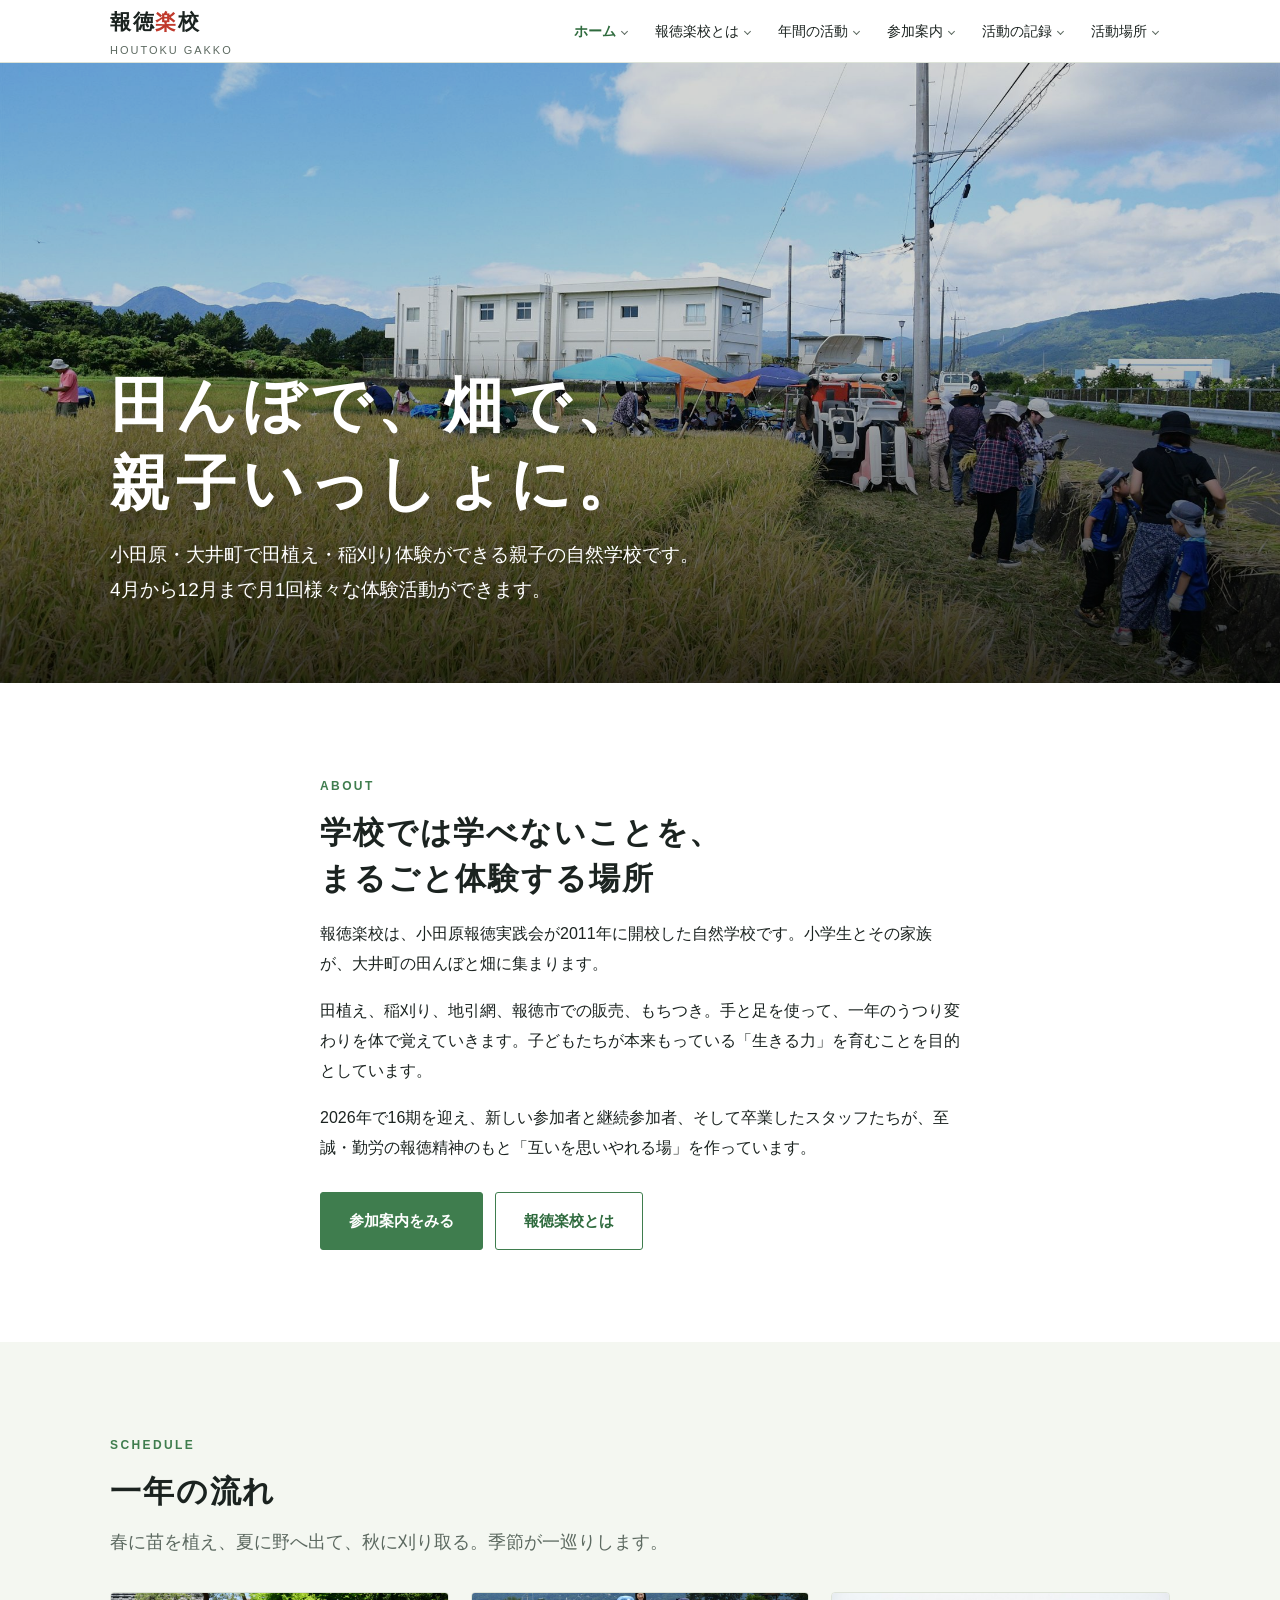
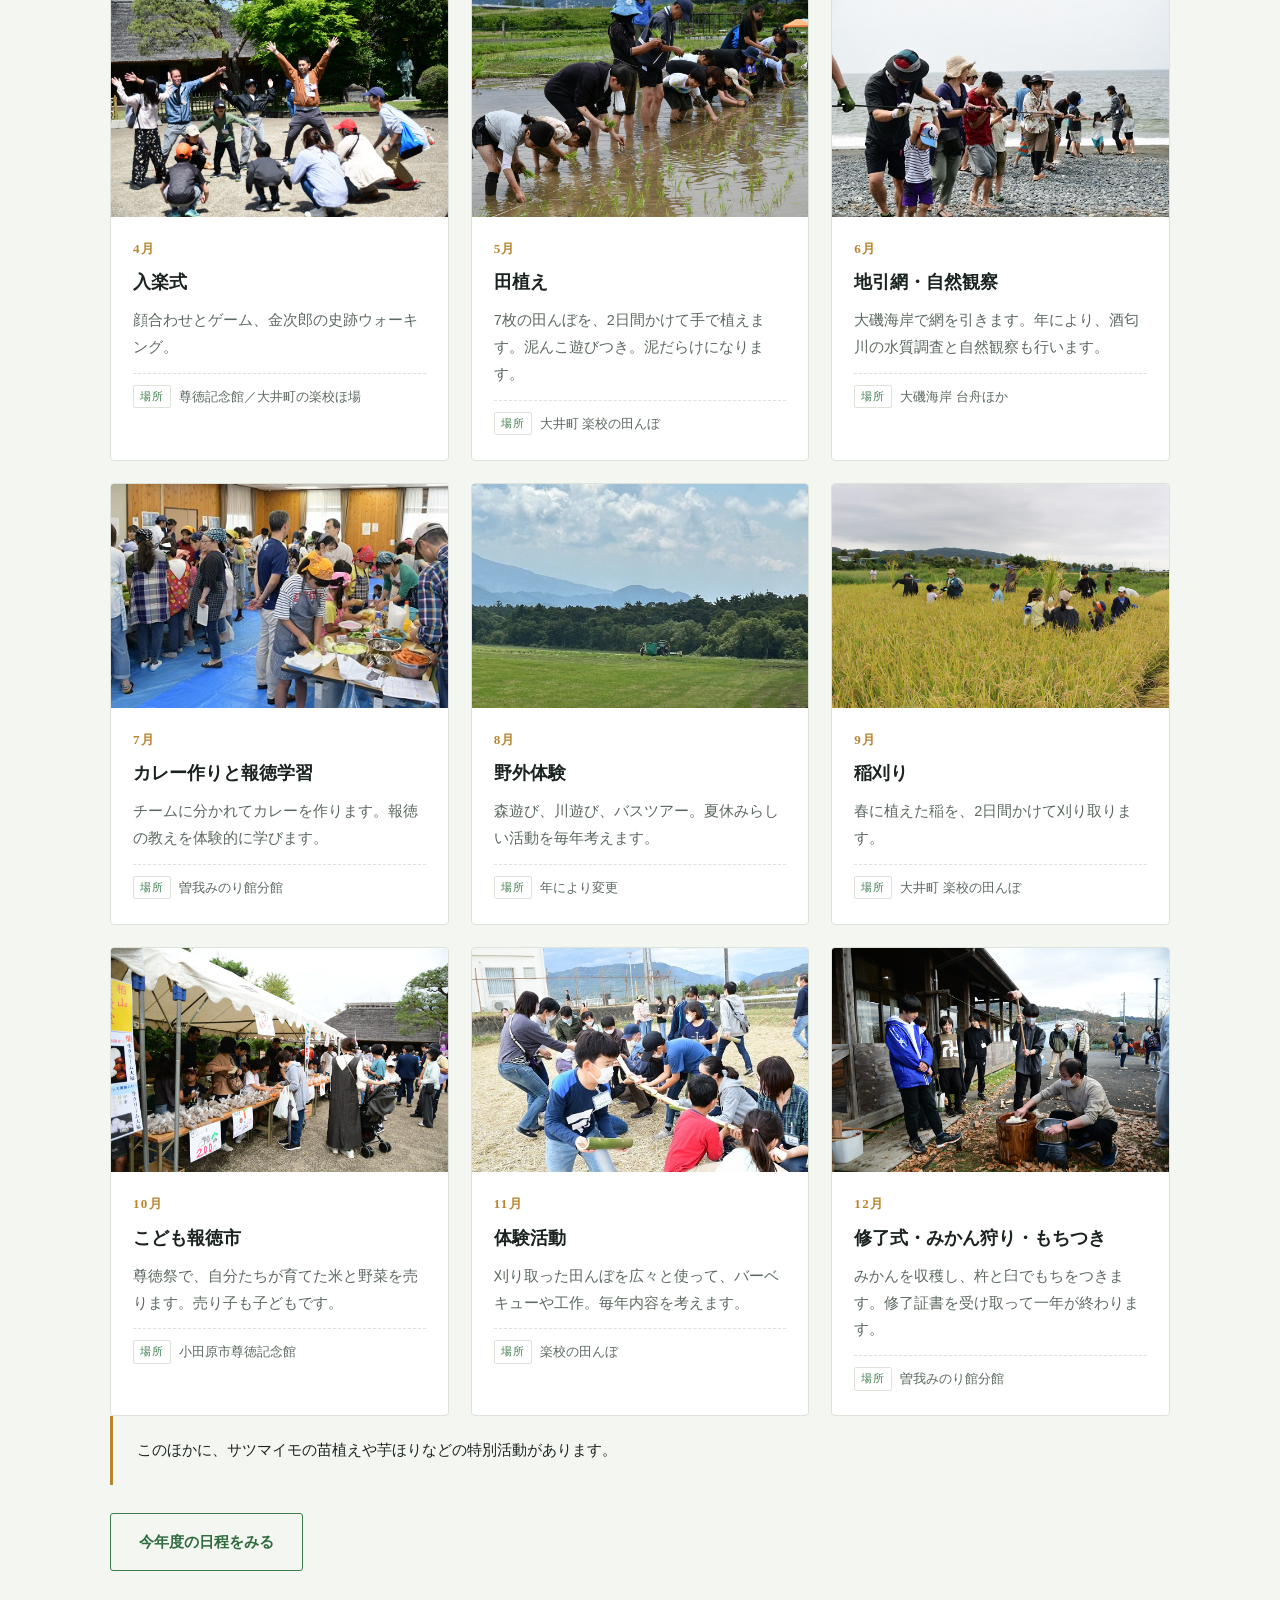
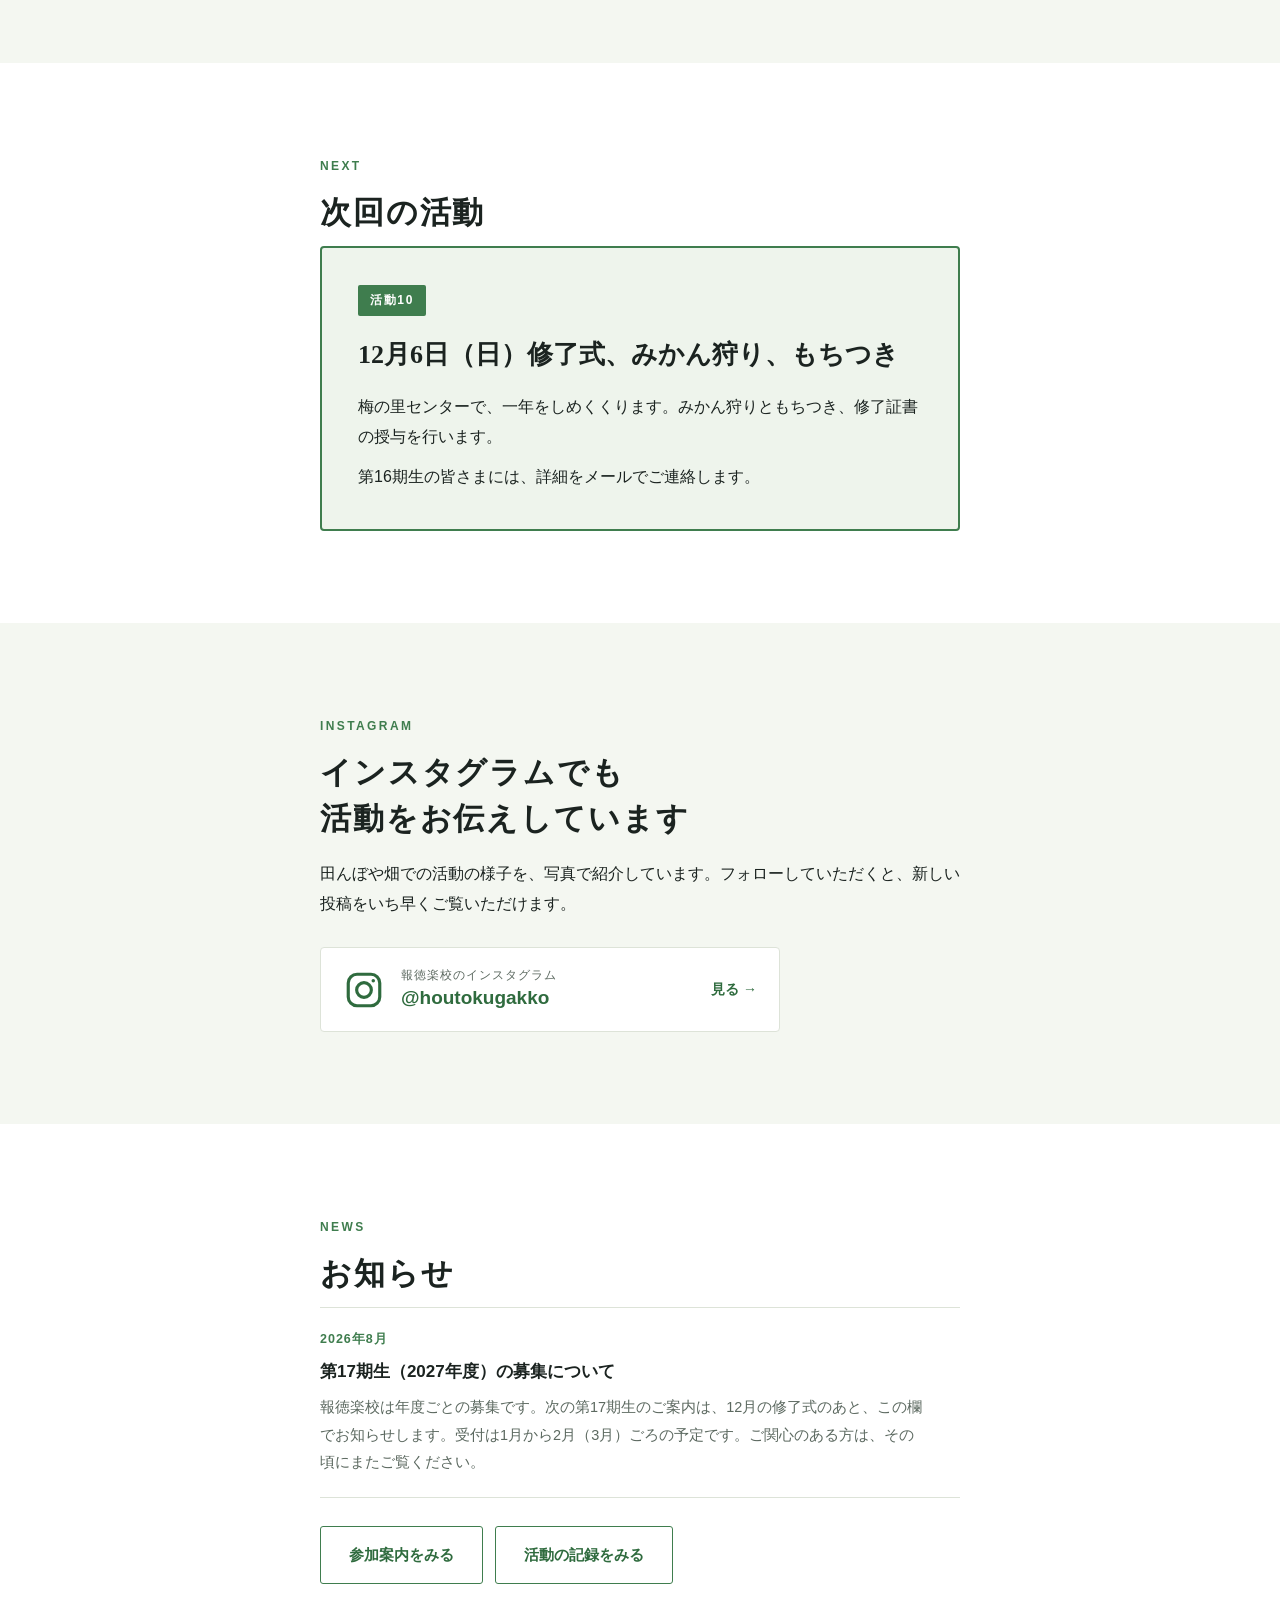
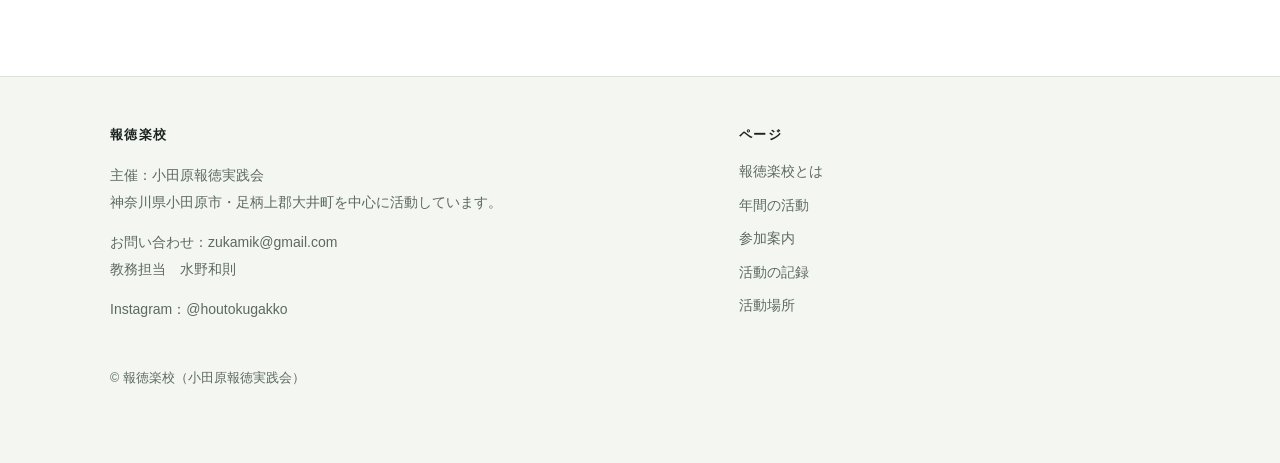
==== commit be58ad55: "Add files via upload" ====
--- a/index.html
+++ b/index.html
@@ -318,6 +318,42 @@
     </div>
   </section>
 
+  <section class="obi tint" id="instagram">
+    <div class="naka hon">
+      <p class="eyebrow">INSTAGRAM</p>
+      <h2 class="midashi">インスタグラムでも<br>活動をお伝えしています</h2>
+
+      <!-- ============================================================
+           【インスタグラムの紹介】
+
+           アカウント： @houtokugakko
+           https://www.instagram.com/houtokugakko/
+
+           ◆ アカウント名が変わったときは、このセクションの中の
+             houtokugakko（2か所）と、各ページいちばん下の
+             「Instagram：」の行を書き換えてください。
+           ◆ 紹介をやめるときは、<section から </section> までを
+             まとめて削除してください。
+           ============================================================ -->
+
+      <p>田んぼや畑での活動の様子を、写真で紹介しています。フォローしていただくと、新しい投稿をいち早くご覧いただけます。</p>
+
+      <a class="insta" href="https://www.instagram.com/houtokugakko/" target="_blank" rel="noopener">
+        <svg viewBox="0 0 24 24" aria-hidden="true" fill="none" stroke="currentColor" stroke-width="1.8">
+          <rect x="3" y="3" width="18" height="18" rx="5"></rect>
+          <circle cx="12" cy="12" r="4.2"></circle>
+          <circle cx="17.3" cy="6.7" r="1" fill="currentColor" stroke="none"></circle>
+        </svg>
+        <span class="insta-moji">
+          <span class="insta-mei">報徳楽校のインスタグラム</span>
+          <span class="insta-id">@houtokugakko</span>
+        </span>
+        <span class="insta-yaji">見る →</span>
+        <span class="yomiage">（新しいタブで開きます）</span>
+      </a>
+    </div>
+  </section>
+
   <section class="obi" id="oshirase">
     <div class="naka hon">
       <p class="eyebrow">NEWS</p>
@@ -365,6 +401,7 @@
       神奈川県小田原市・足柄上郡大井町を中心に活動しています。</p>
       <p>お問い合わせ：<a href="mailto:zukamik@gmail.com">zukamik@gmail.com</a><br>
       教務担当　水野和則</p>
+      <p>Instagram：<a href="https://www.instagram.com/houtokugakko/" target="_blank" rel="noopener">@houtokugakko</a></p>
     </div>
     <div>
       <h4>ページ</h4>
--- a/assets/css/style.css
+++ b/assets/css/style.css
@@ -349,6 +349,27 @@
 .jikai p { margin: 0 0 10px; }
 .jikai p:last-child { margin-bottom: 0; }
 
+/* ---------- インスタグラム（ホーム） ---------- */
+
+.insta {
+  display: flex; align-items: center; gap: 16px;
+  max-width: 460px; margin-top: 28px; padding: 18px 22px;
+  background: var(--ji); color: var(--sumi); text-decoration: none;
+  border: 1px solid var(--keisen); border-radius: 4px;
+  transition: border-color .18s, background .18s;
+}
+.insta:hover { border-color: var(--nae); background: var(--nae-tint); }
+.insta svg { flex: none; width: 42px; height: 42px; color: var(--nae-dark); }
+.insta-moji { min-width: 0; line-height: 1.5; }
+.insta-mei { display: block; font-size: 12px; letter-spacing: .08em; color: var(--sumi-soft); }
+.insta-id  { display: block; font-size: 19px; font-weight: 700; color: var(--nae-dark); white-space: nowrap; }
+.insta-yaji { margin-left: auto; flex: none; font-size: 14px; font-weight: 700; color: var(--nae-dark); }
+@media (max-width: 360px) {
+  /* 小さいスマホでは「見る →」を省いて、アカウント名が1行に収まるようにします */
+  .insta { gap: 12px; padding: 16px; }
+  .insta-yaji { display: none; }
+}
+
 /* ---------- 表 ---------- */
 
 .hyo-waku { overflow-x: auto; margin: 0 0 26px; -webkit-overflow-scrolling: touch; }
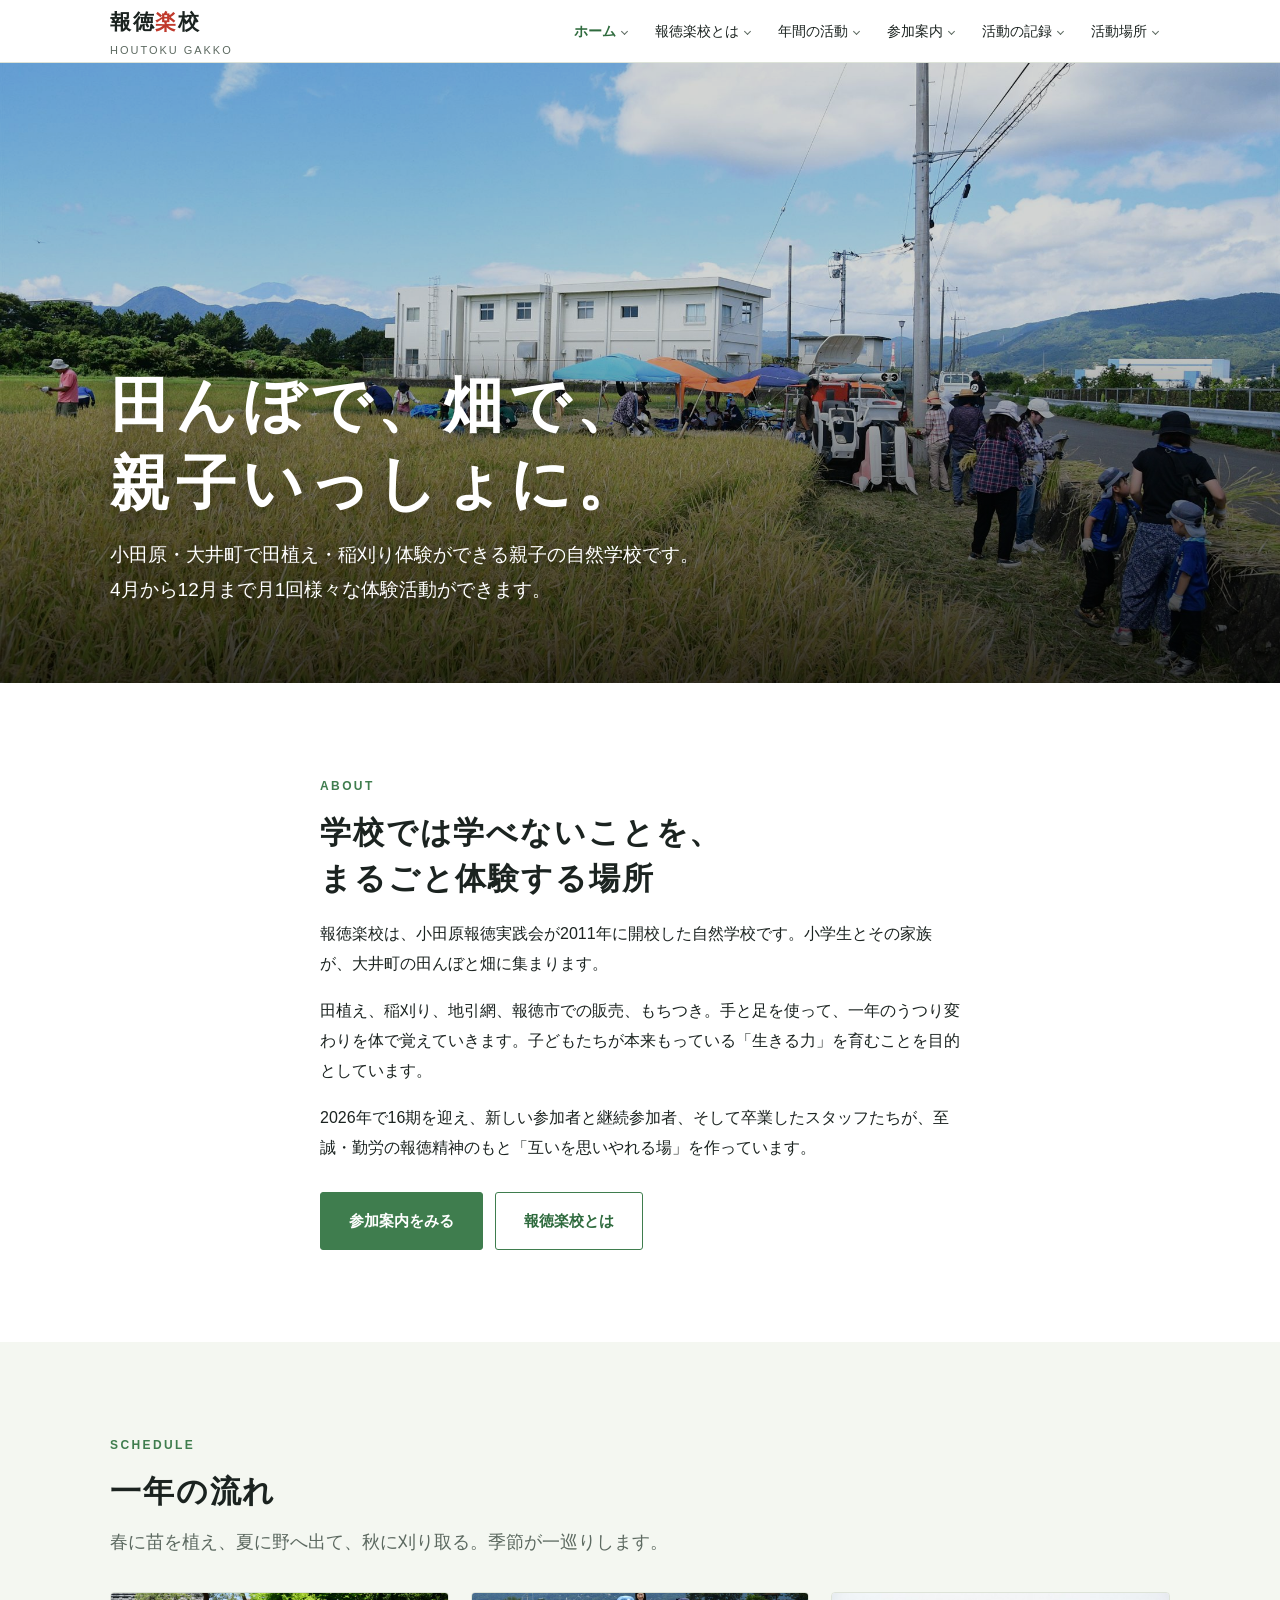
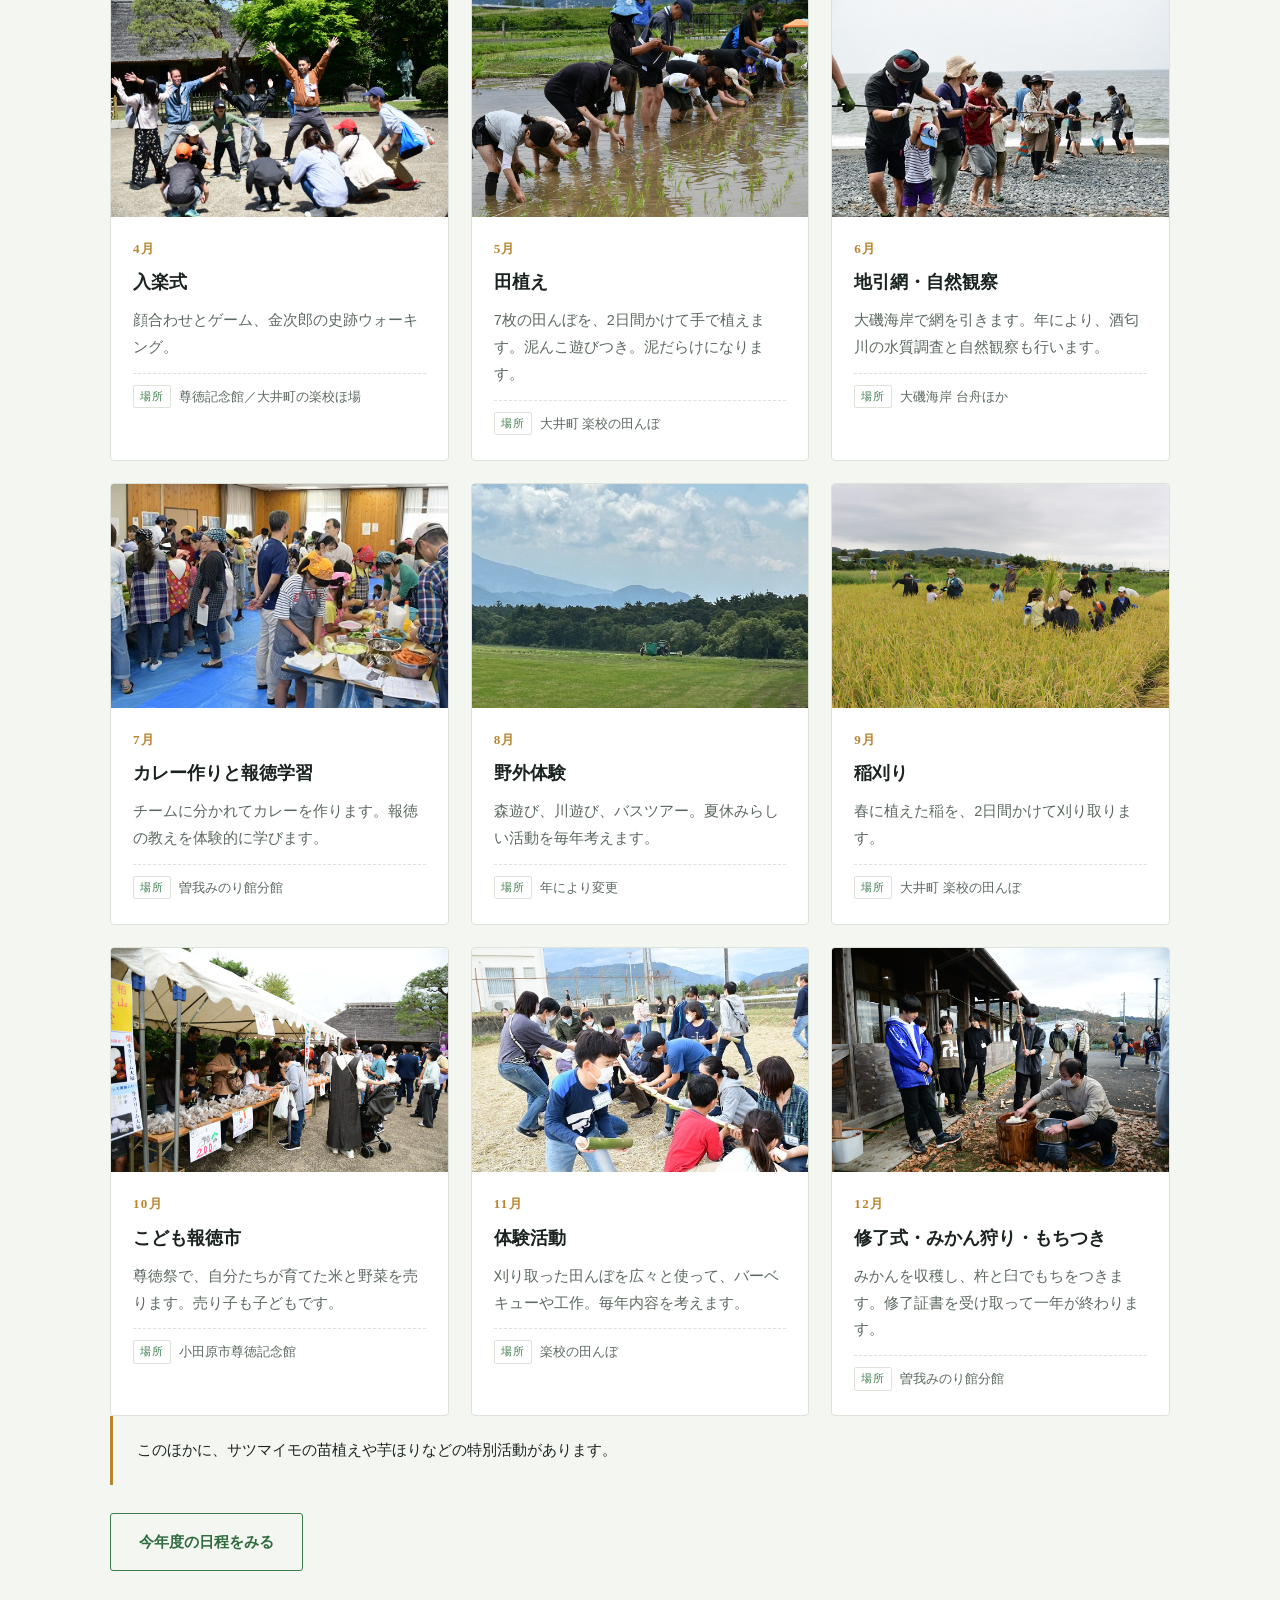
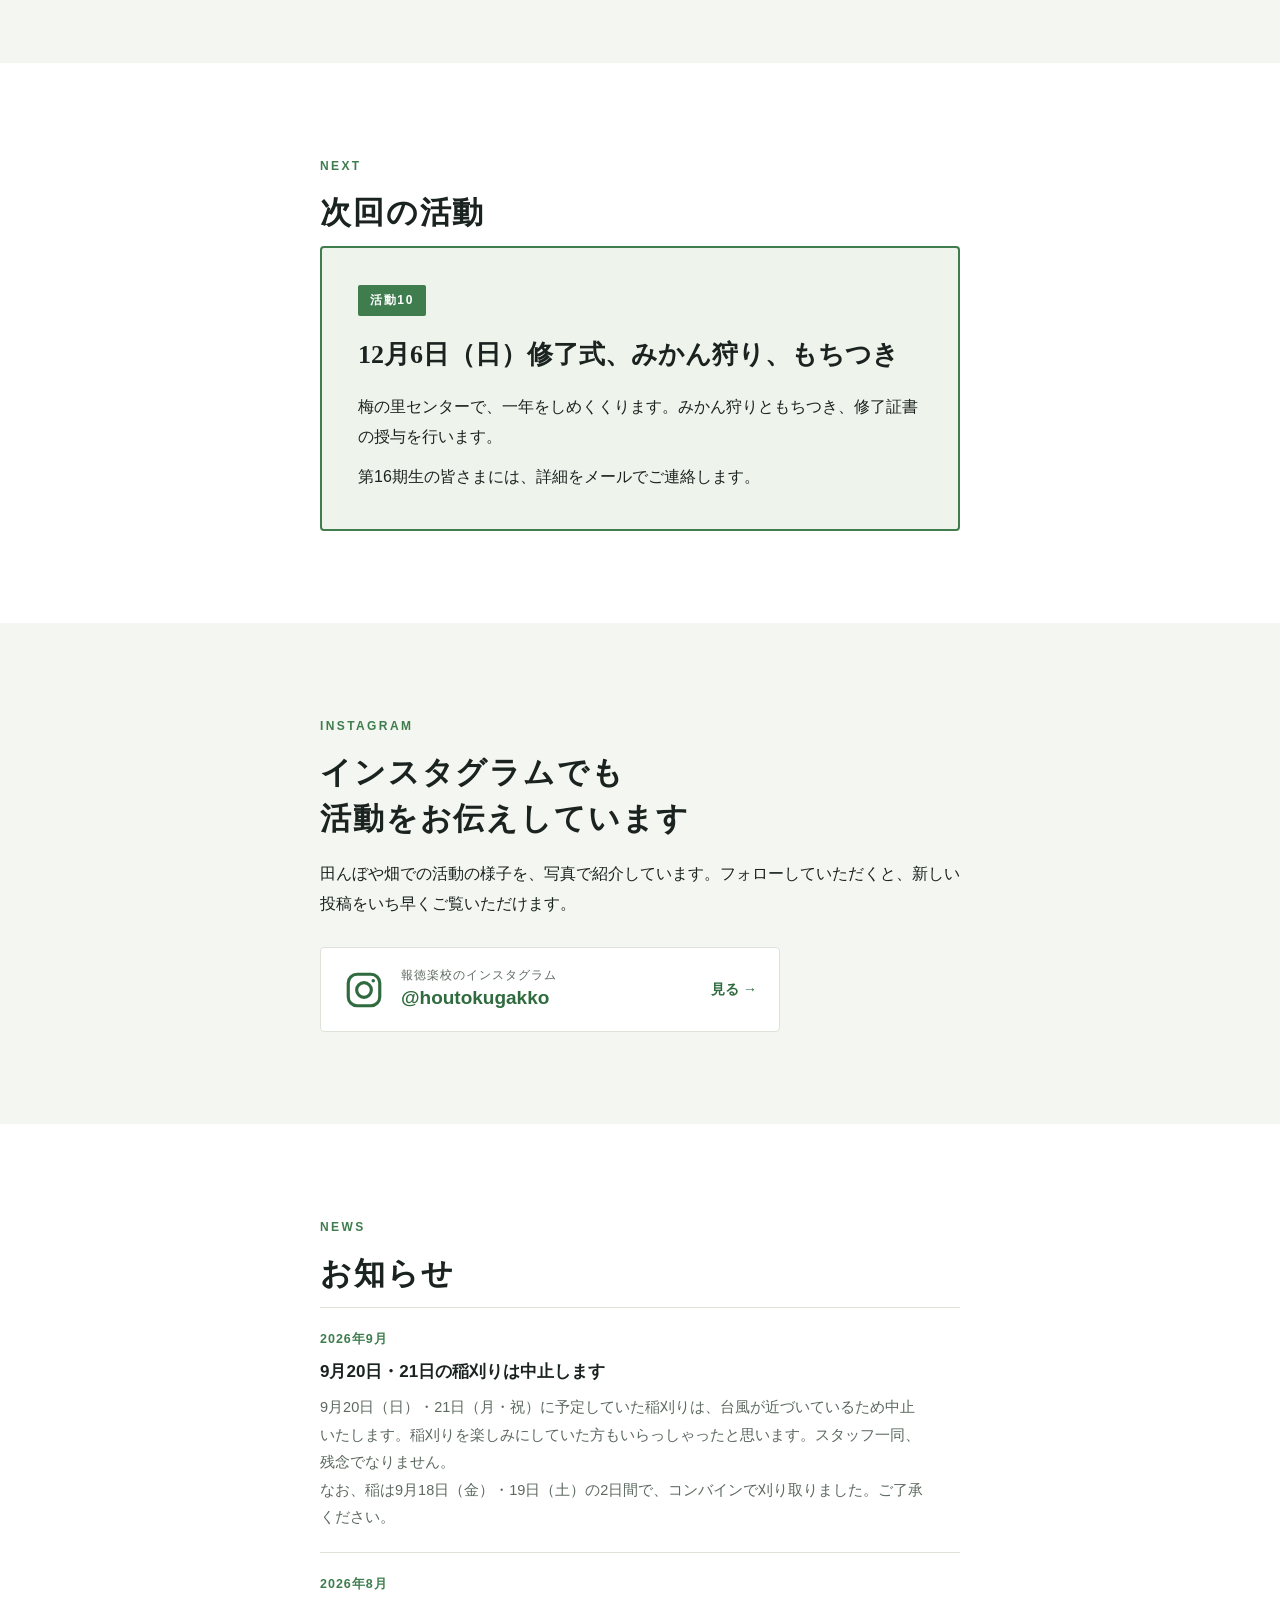
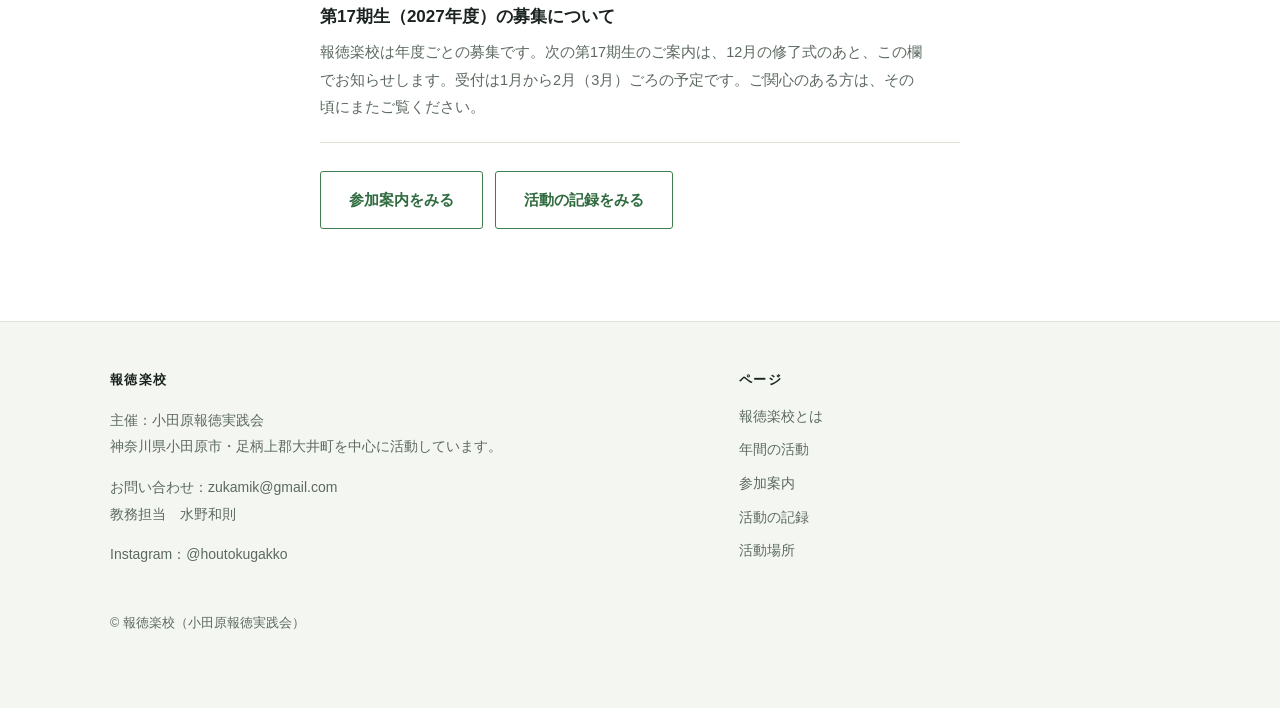
==== commit c4c860c6: "Add files via upload" ====
--- a/index.html
+++ b/index.html
@@ -237,9 +237,8 @@
       <ul class="yotei-moto" id="yoteiMoto" hidden>
 
         <li data-owari="2026-09-21" data-fuda="活動7">
-          <b>9月20日（日）・21日（月・祝）稲刈り</b>
-          <p>楽校の田んぼで、2日間かけて稲刈りをします。9:00〜15:00の予定です。</p>
-          <p>第16期生の皆さまには、詳細をメールでご連絡します。</p>
+          <b>9月20日（日）・21日（月・祝）稲刈り【中止】</b>
+          <p>台風が近づいているため、中止いたします。稲は9月18日・19日に、コンバインで刈り取りました。</p>
         </li>
 
         <li data-owari="2026-10-11" data-fuda="特別活動2">
@@ -374,6 +373,15 @@
            ============================================================ -->
 
       <ul class="oshirase">
+        <!-- ▼ ここから1件分。コピーして増やせます ▼ -->
+        <li>
+          <p class="hi">2026年9月</p>
+          <h3>9月20日・21日の稲刈りは中止します</h3>
+          <p>9月20日（日）・21日（月・祝）に予定していた稲刈りは、台風が近づいているため中止いたします。稲刈りを楽しみにしていた方もいらっしゃったと思います。スタッフ一同、残念でなりません。</p>
+          <p>なお、稲は9月18日（金）・19日（土）の2日間で、コンバインで刈り取りました。ご了承ください。</p>
+        </li>
+        <!-- ▲ ここまで1件分 ▲ -->
+
         <!-- ▼ ここから1件分。コピーして増やせます ▼ -->
         <li>
           <p class="hi">2026年8月</p>
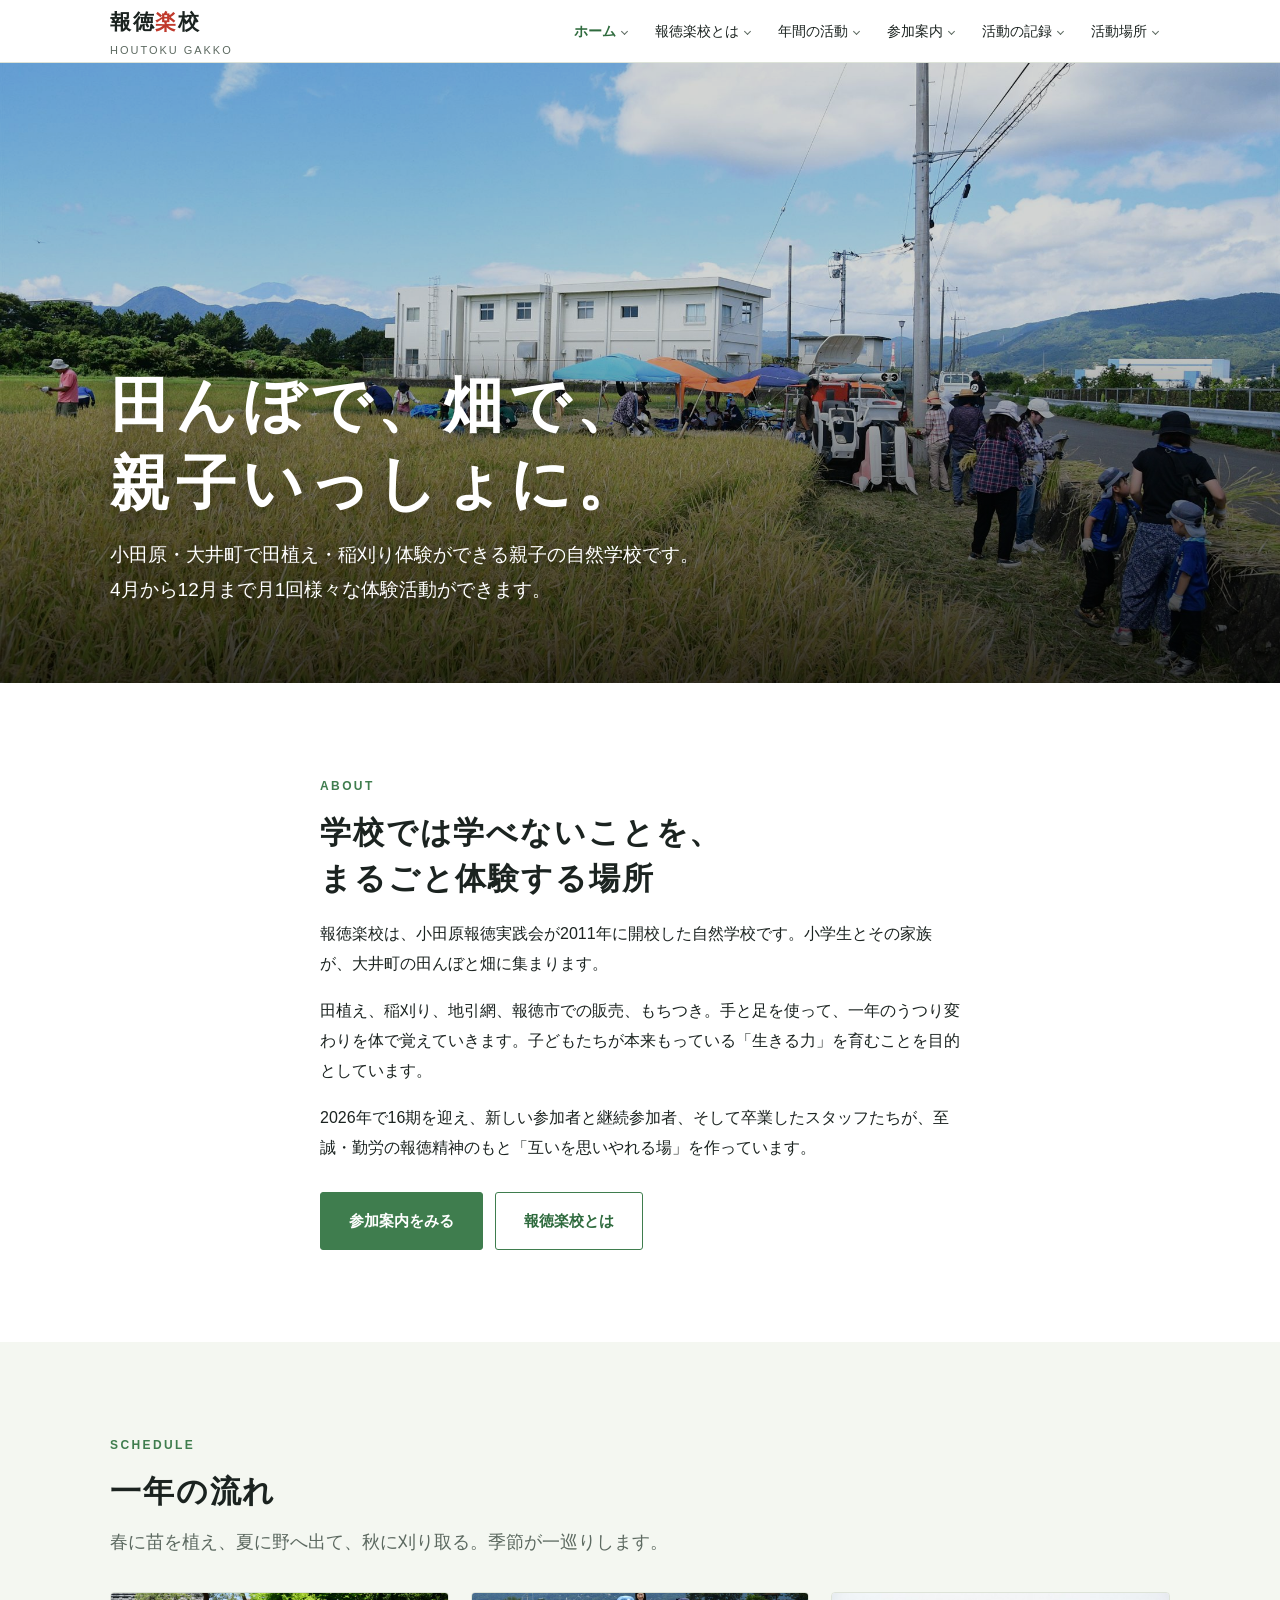
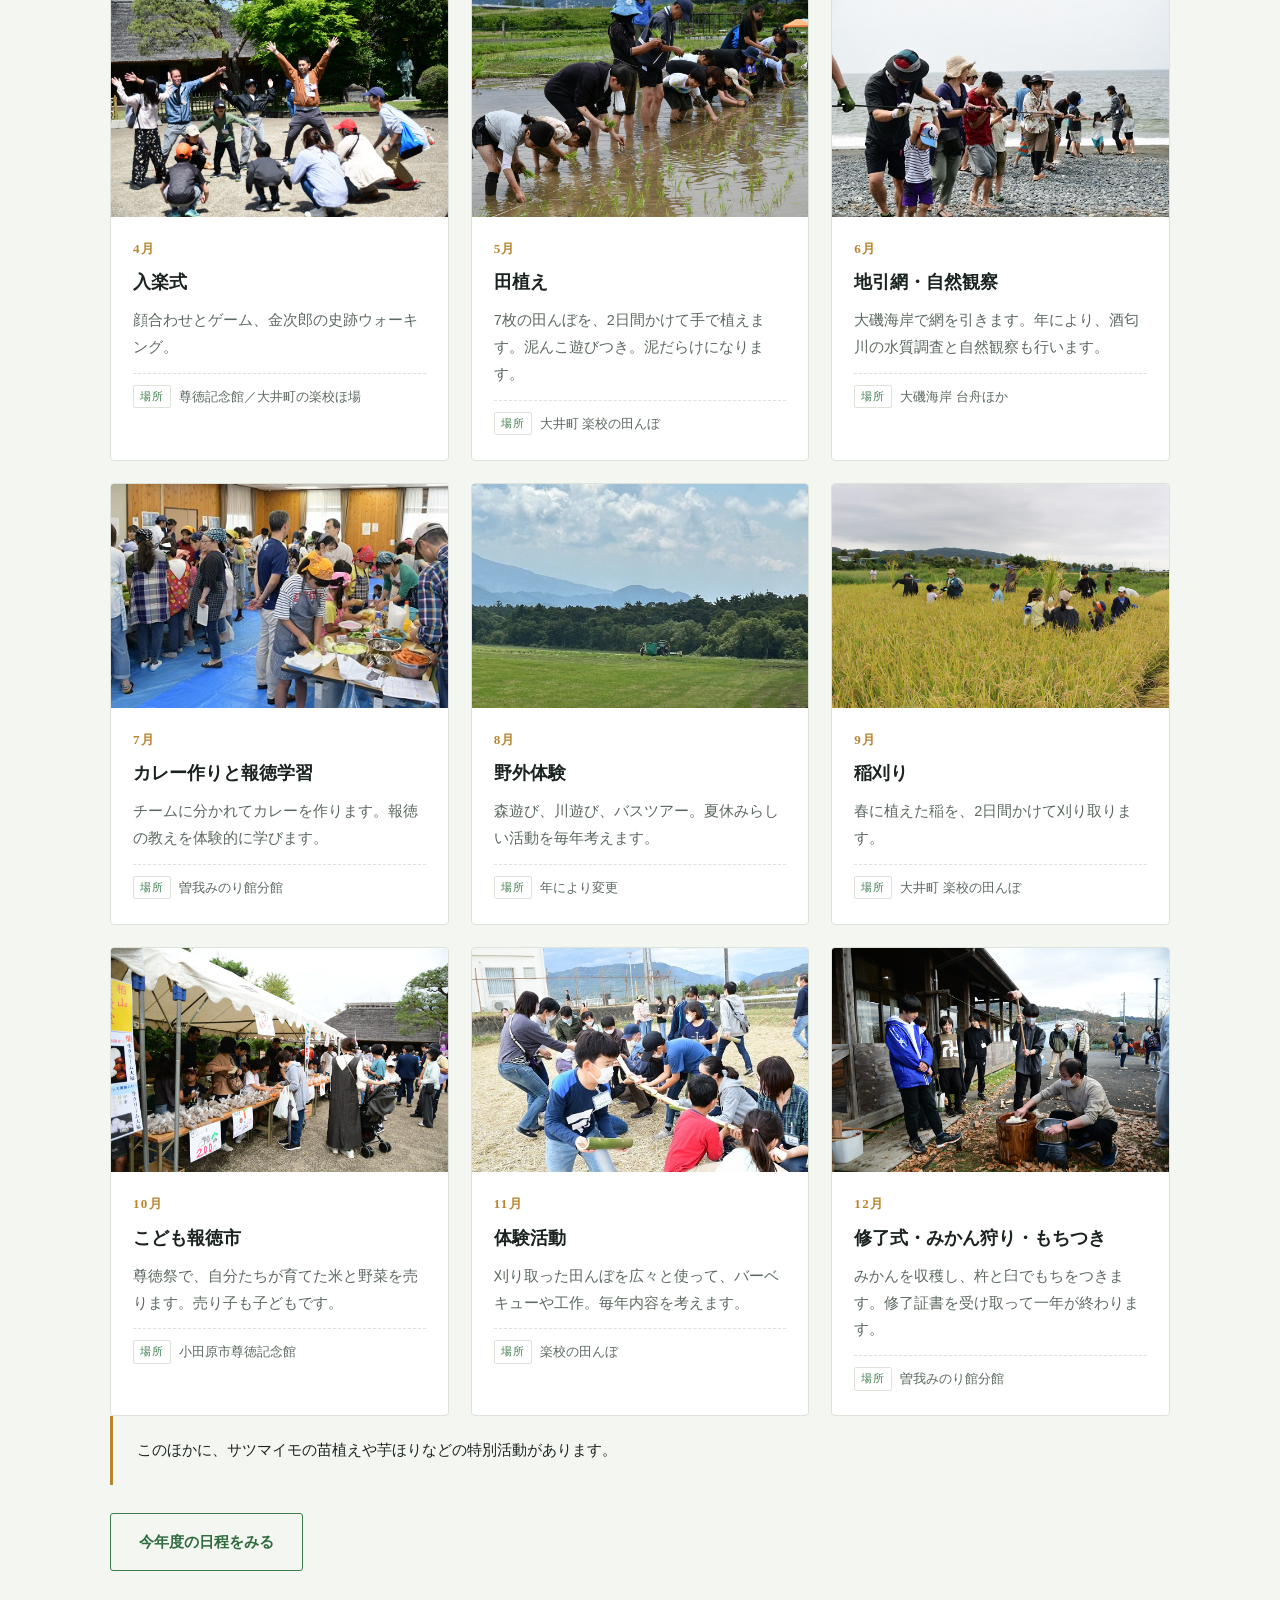
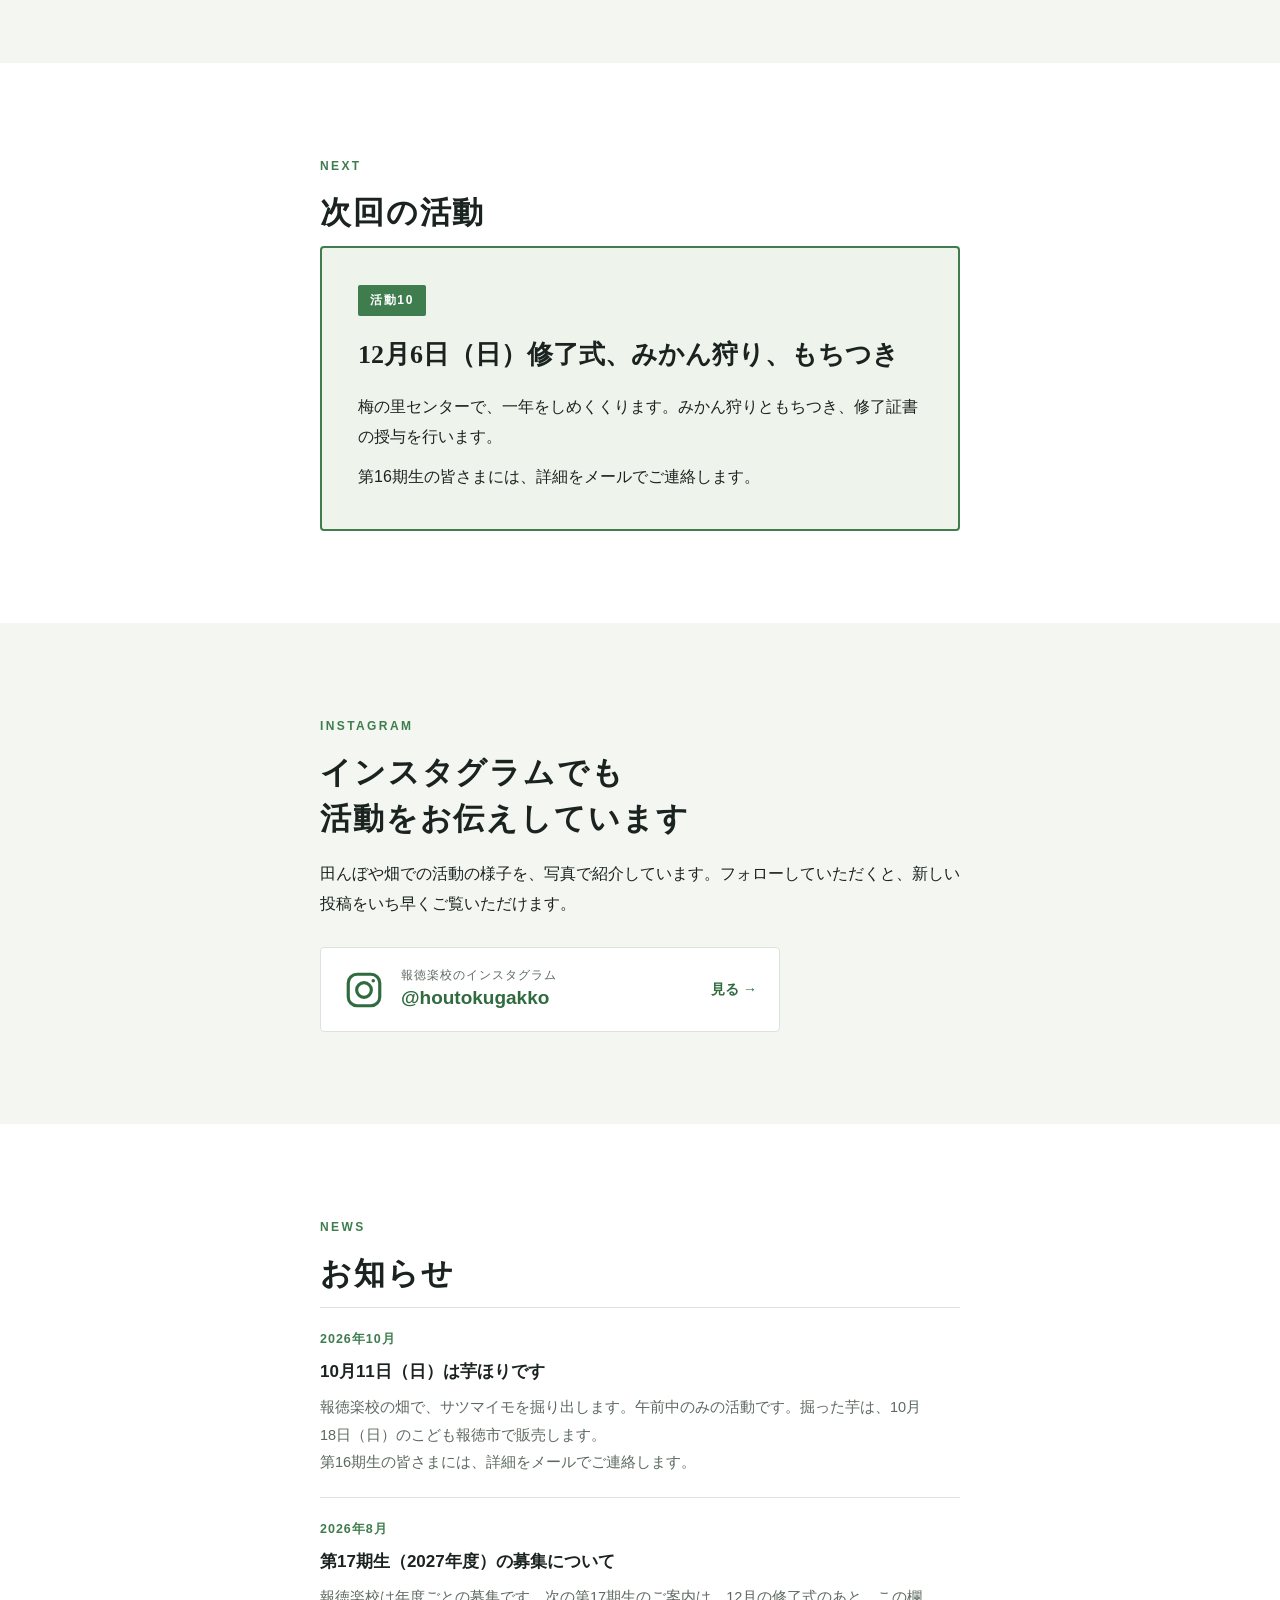
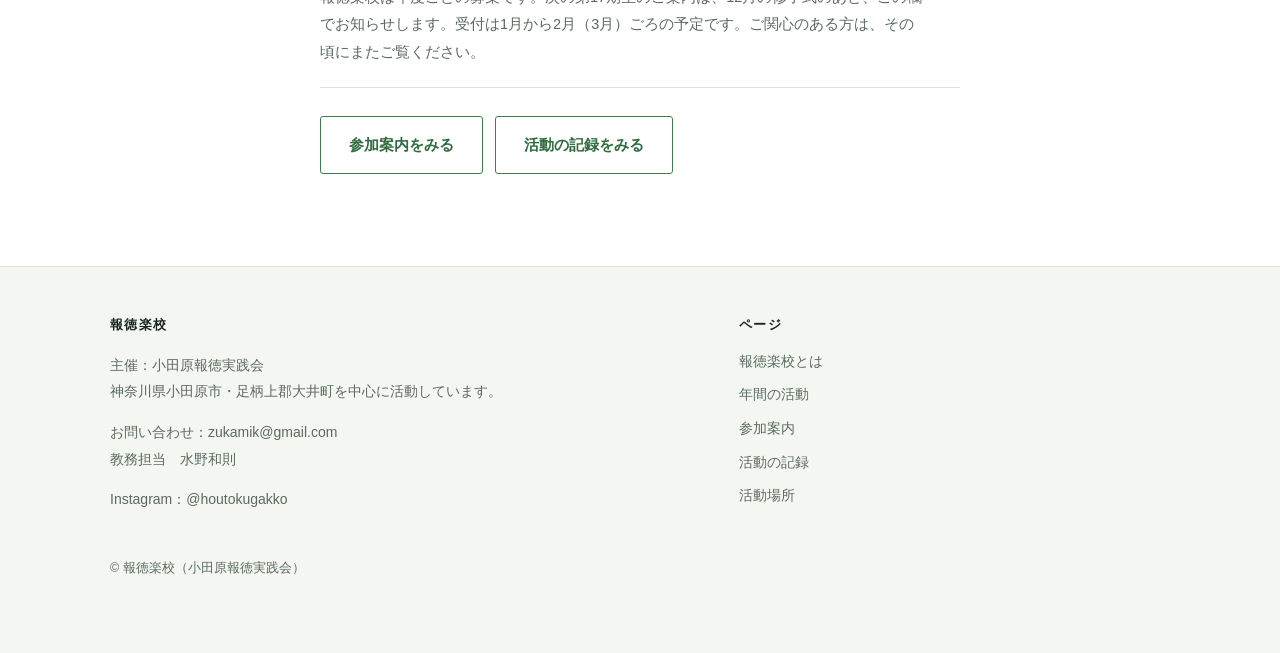
==== commit 38deab48: "Add files via upload" ====
--- a/index.html
+++ b/index.html
@@ -375,10 +375,10 @@
       <ul class="oshirase">
         <!-- ▼ ここから1件分。コピーして増やせます ▼ -->
         <li>
-          <p class="hi">2026年9月</p>
-          <h3>9月20日・21日の稲刈りは中止します</h3>
-          <p>9月20日（日）・21日（月・祝）に予定していた稲刈りは、台風が近づいているため中止いたします。稲刈りを楽しみにしていた方もいらっしゃったと思います。スタッフ一同、残念でなりません。</p>
-          <p>なお、稲は9月18日（金）・19日（土）の2日間で、コンバインで刈り取りました。ご了承ください。</p>
+          <p class="hi">2026年10月</p>
+          <h3>10月11日（日）は芋ほりです</h3>
+          <p>報徳楽校の畑で、サツマイモを掘り出します。午前中のみの活動です。掘った芋は、10月18日（日）のこども報徳市で販売します。</p>
+          <p>第16期生の皆さまには、詳細をメールでご連絡します。</p>
         </li>
         <!-- ▲ ここまで1件分 ▲ -->
 
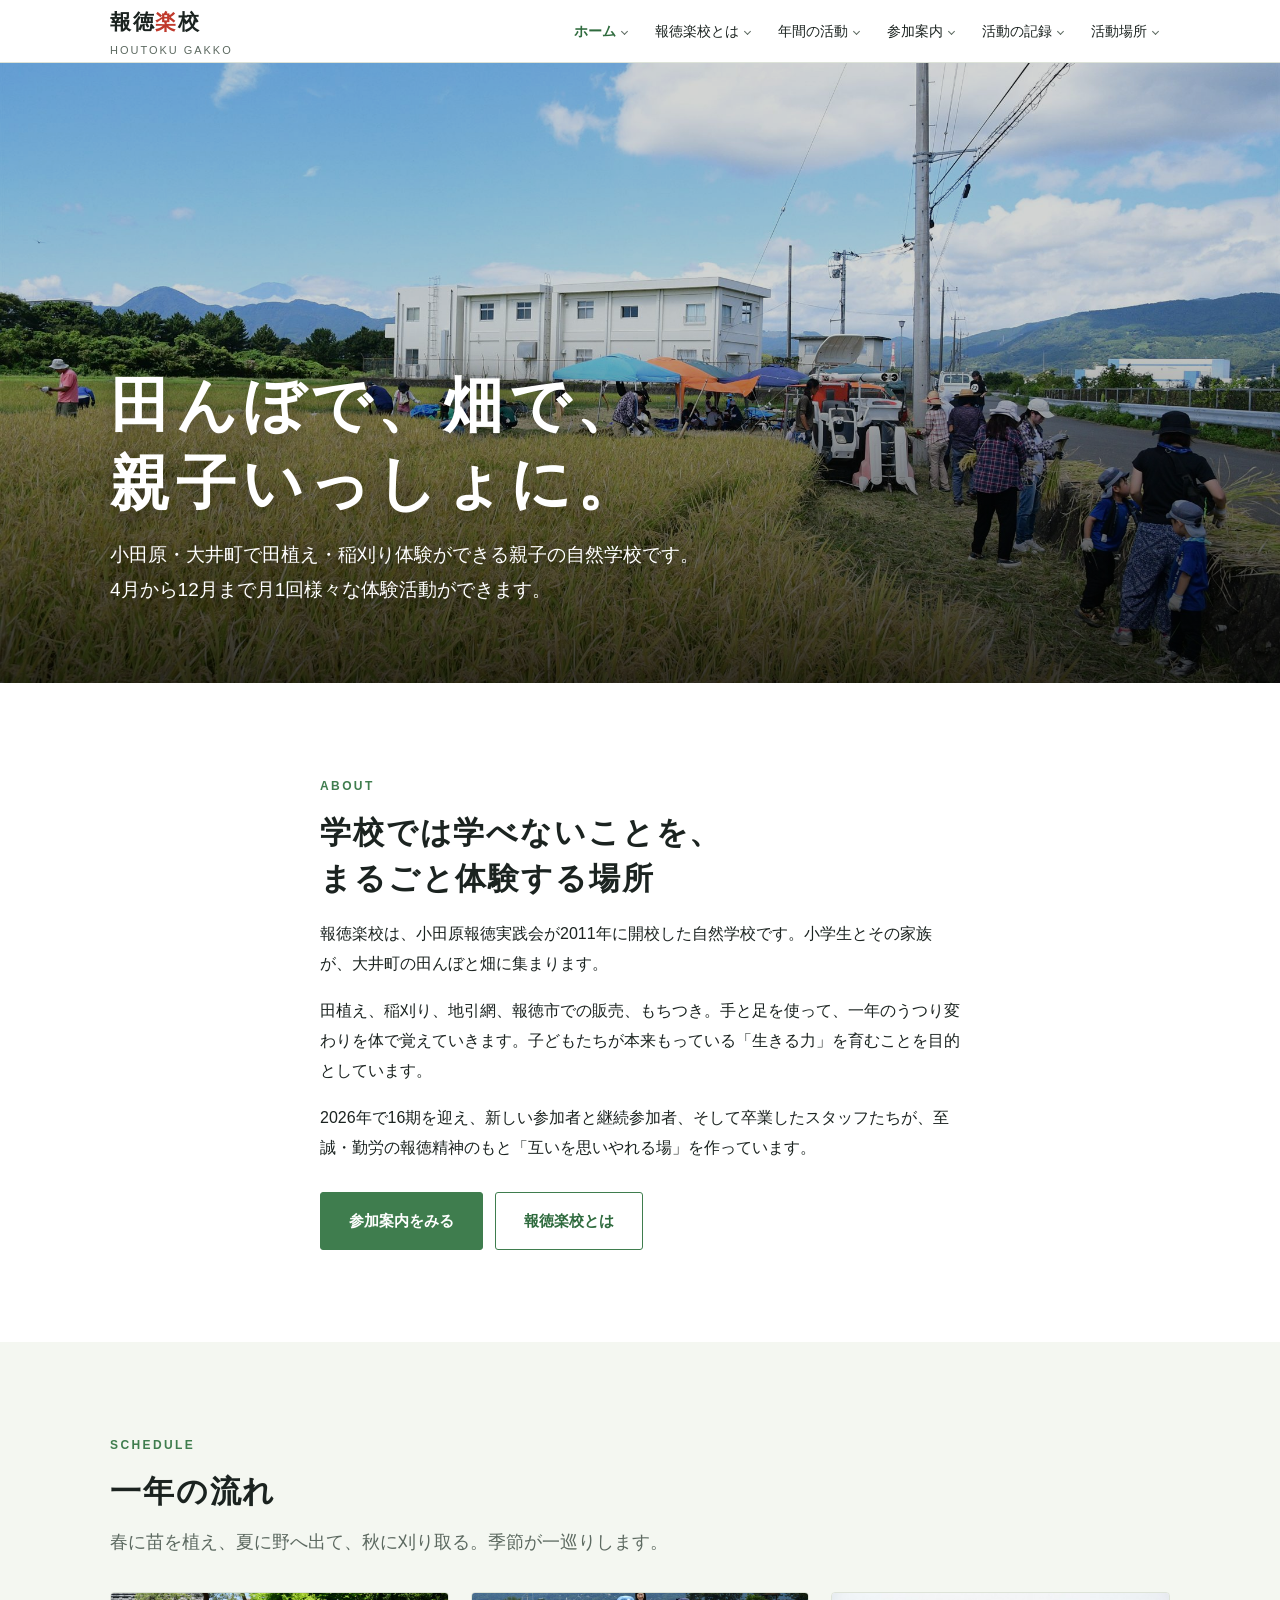
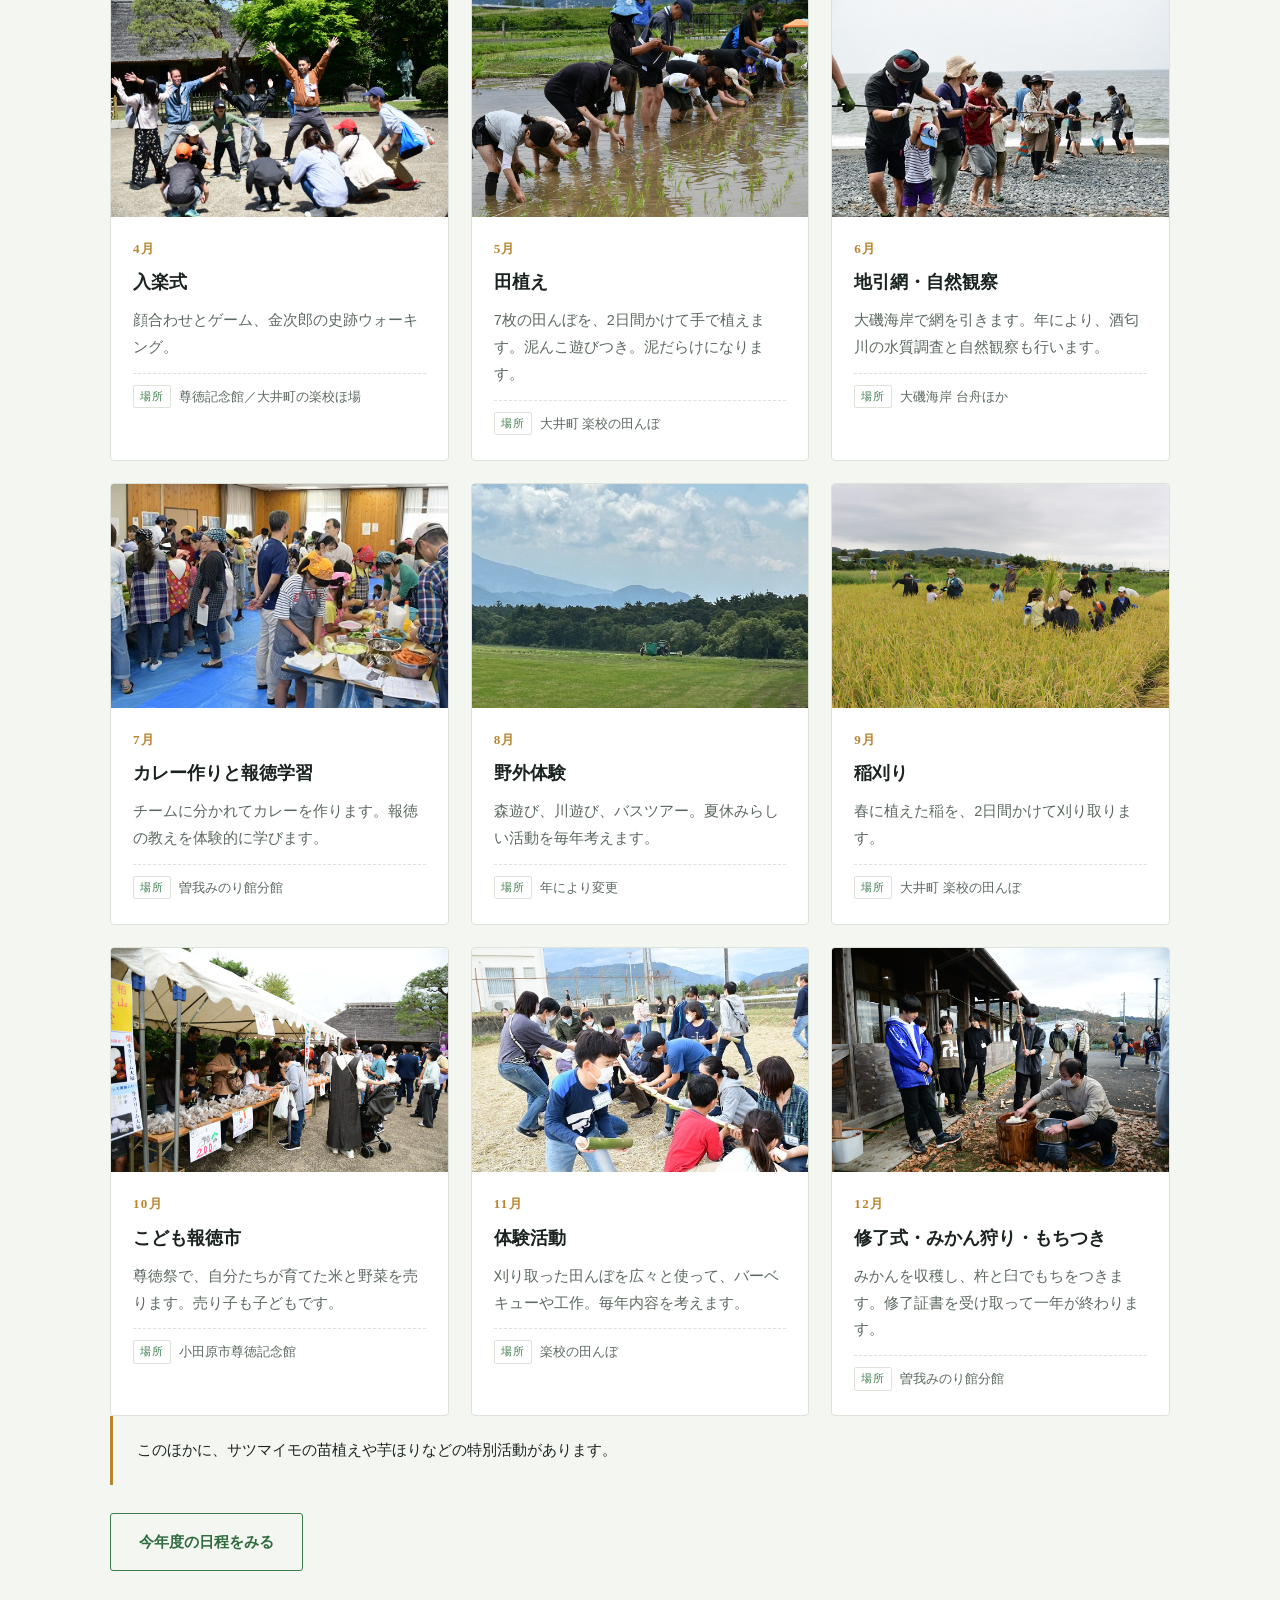
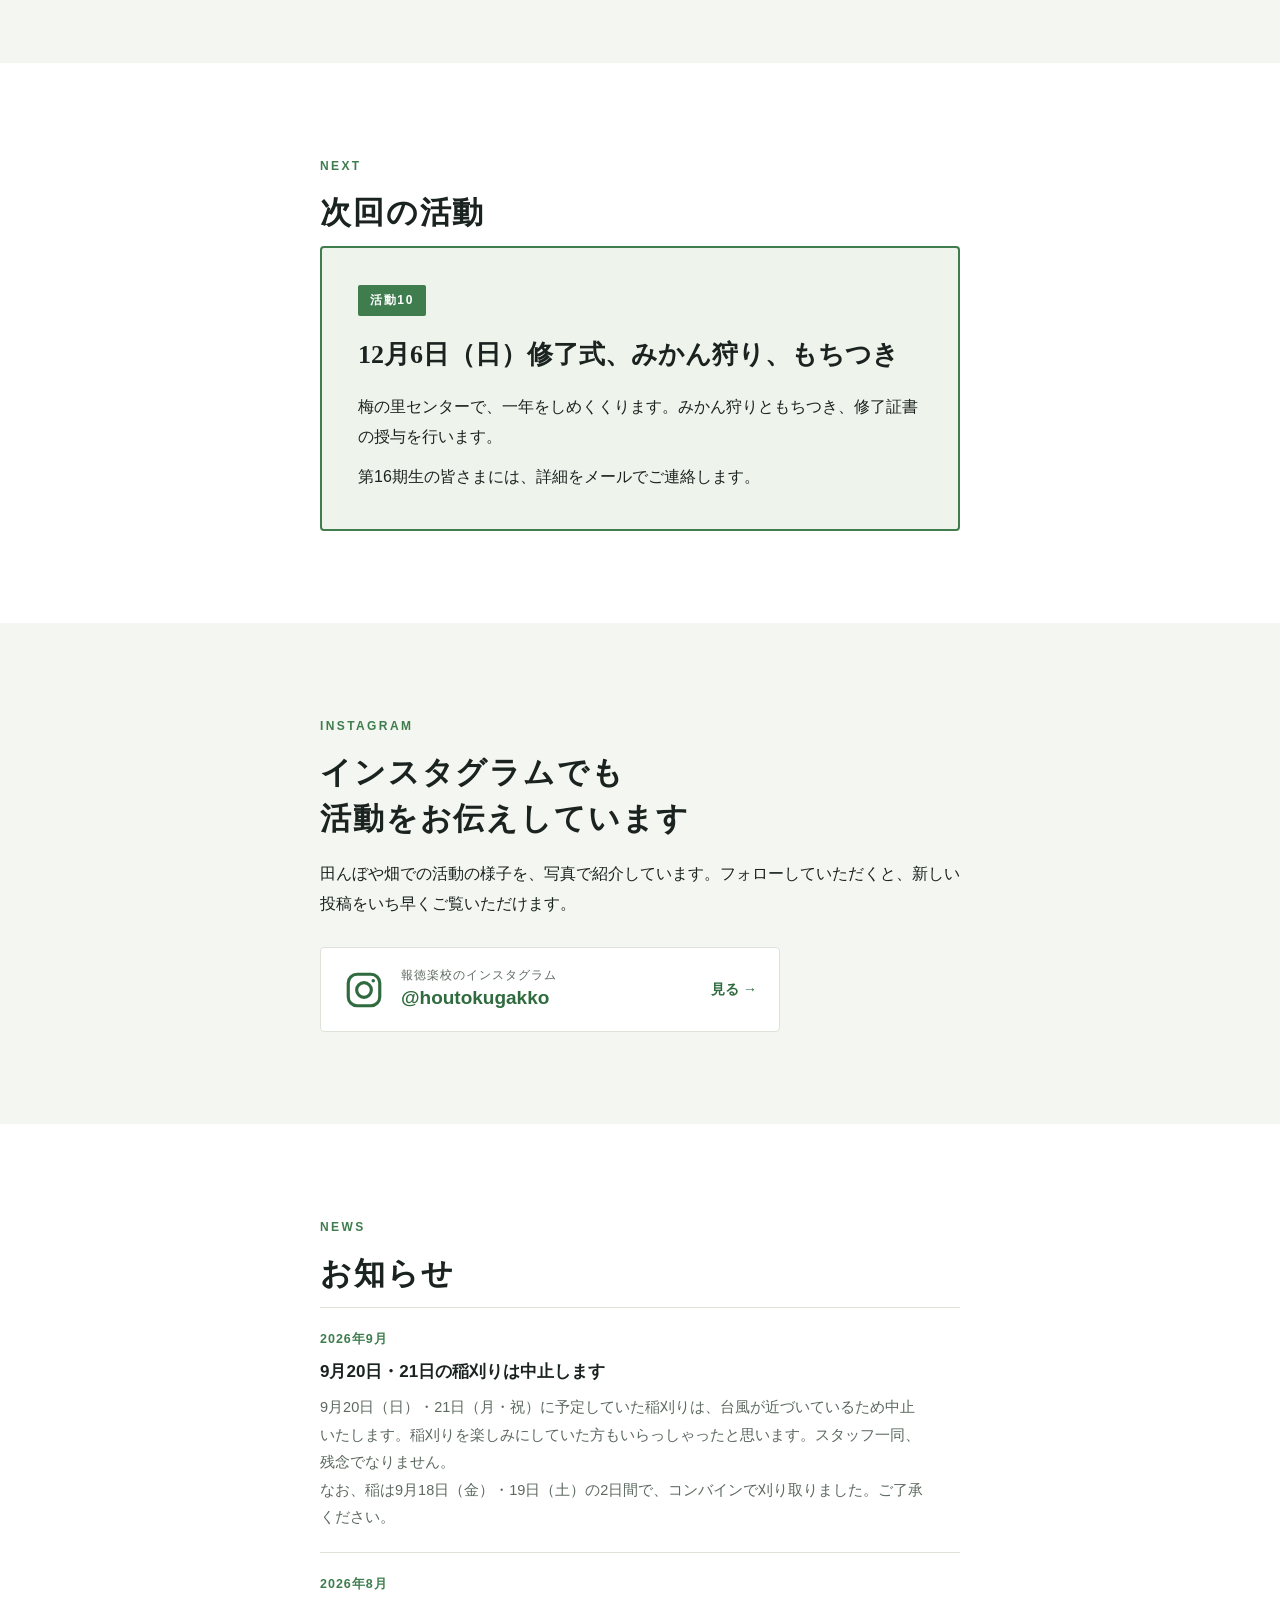
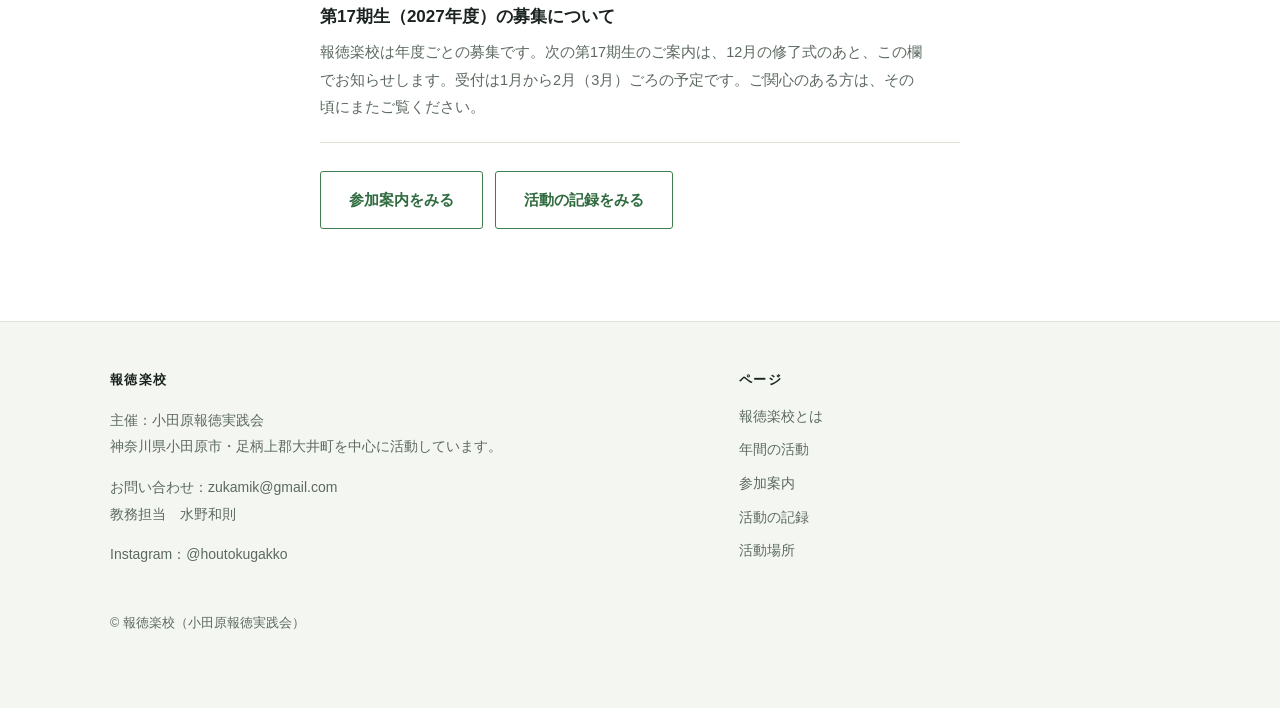
==== commit 26ab1f71: "尊徳祭チラシ（PDF）へのリンクをサイトに追加 - index.html の「次回の活動」10月18日の項と activities.html の「活動8」に、   第66回尊徳祭のチラシ（PDF）への" ====
--- a/index.html
+++ b/index.html
@@ -250,6 +250,7 @@
         <li data-owari="2026-10-18" data-fuda="活動8">
           <b>10月18日（日）こども報徳市</b>
           <p>小田原市尊徳記念館の尊徳祭で、育てた米と野菜を販売します。9:00〜14:00の予定です。</p>
+          <p><a href="https://www.campusodawara.jp/global-data/20260929144443742.pdf" target="_blank" rel="noopener">第66回尊徳祭のチラシをみる（PDF）</a></p>
           <p>第16期生の皆さまには、詳細をメールでご連絡します。</p>
         </li>
 
@@ -375,10 +376,10 @@
       <ul class="oshirase">
         <!-- ▼ ここから1件分。コピーして増やせます ▼ -->
         <li>
-          <p class="hi">2026年10月</p>
-          <h3>10月11日（日）は芋ほりです</h3>
-          <p>報徳楽校の畑で、サツマイモを掘り出します。午前中のみの活動です。掘った芋は、10月18日（日）のこども報徳市で販売します。</p>
-          <p>第16期生の皆さまには、詳細をメールでご連絡します。</p>
+          <p class="hi">2026年9月</p>
+          <h3>9月20日・21日の稲刈りは中止します</h3>
+          <p>9月20日（日）・21日（月・祝）に予定していた稲刈りは、台風が近づいているため中止いたします。稲刈りを楽しみにしていた方もいらっしゃったと思います。スタッフ一同、残念でなりません。</p>
+          <p>なお、稲は9月18日（金）・19日（土）の2日間で、コンバインで刈り取りました。ご了承ください。</p>
         </li>
         <!-- ▲ ここまで1件分 ▲ -->
 
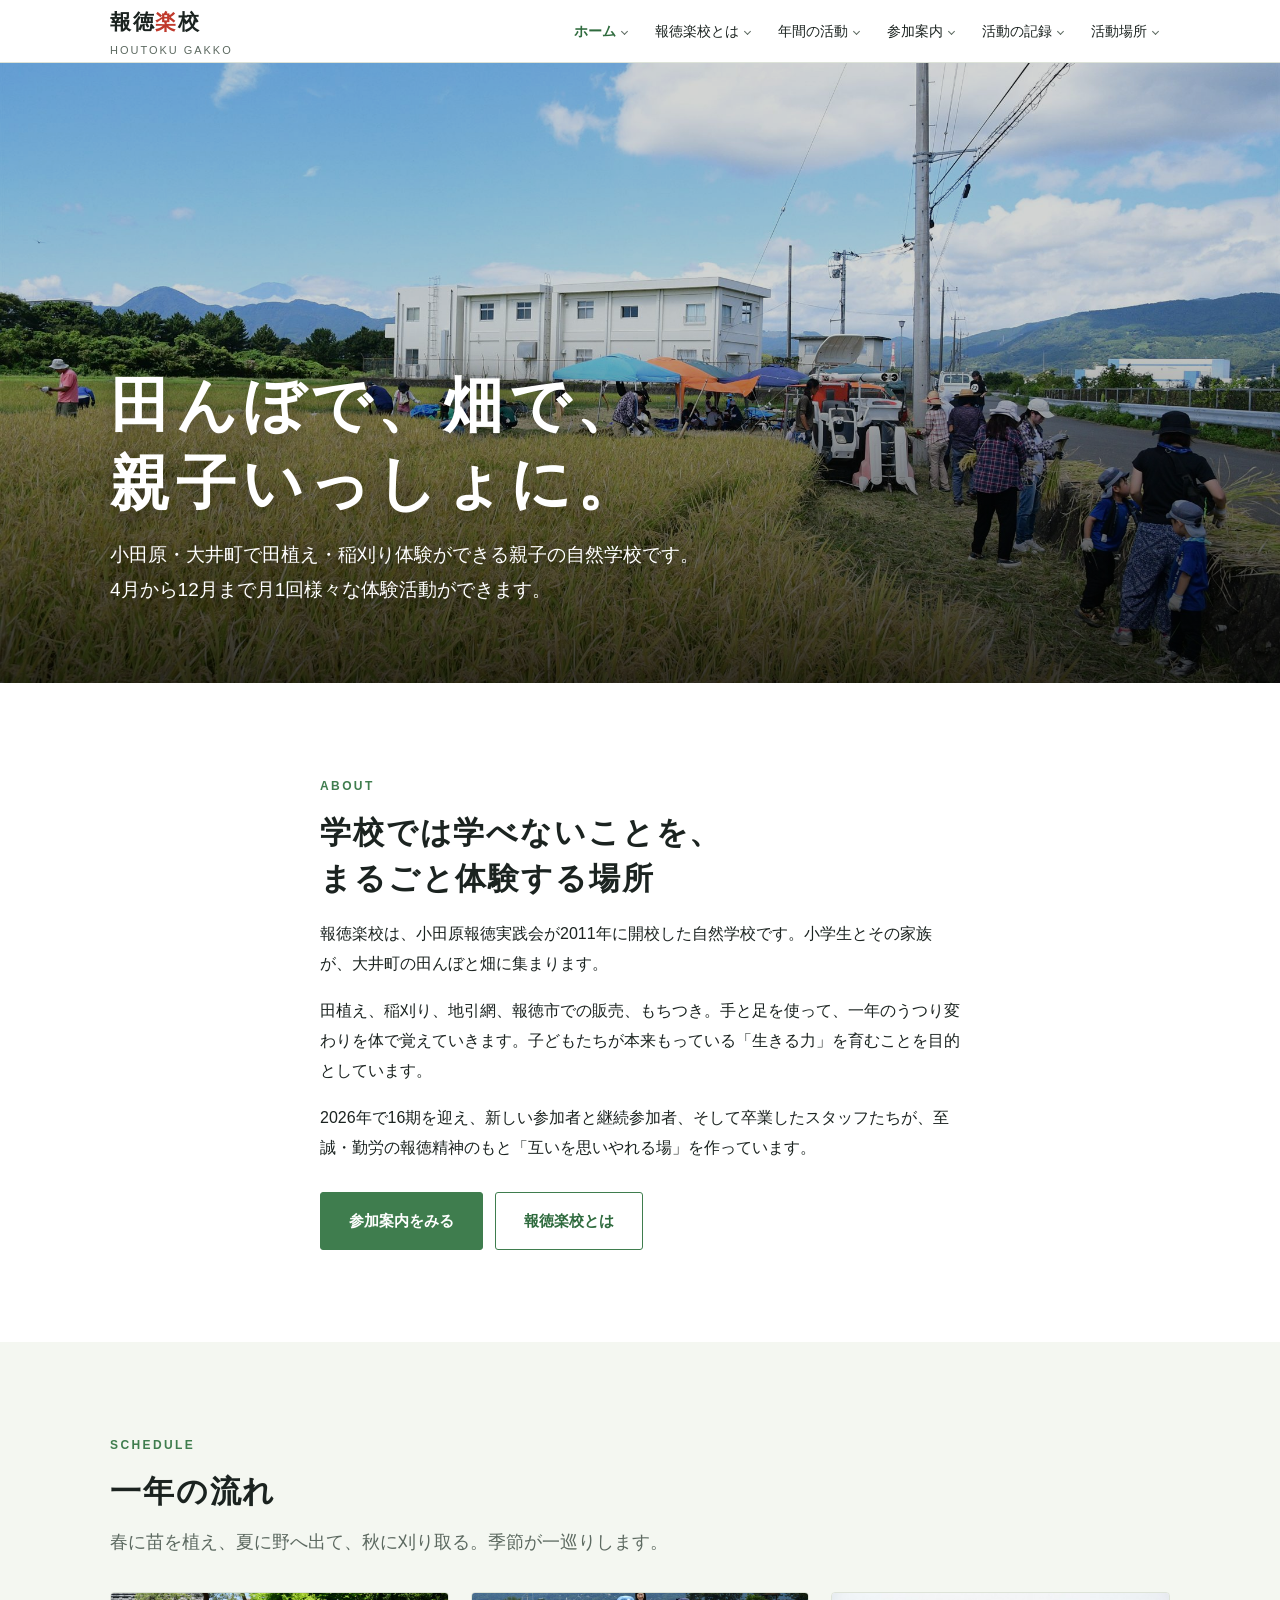
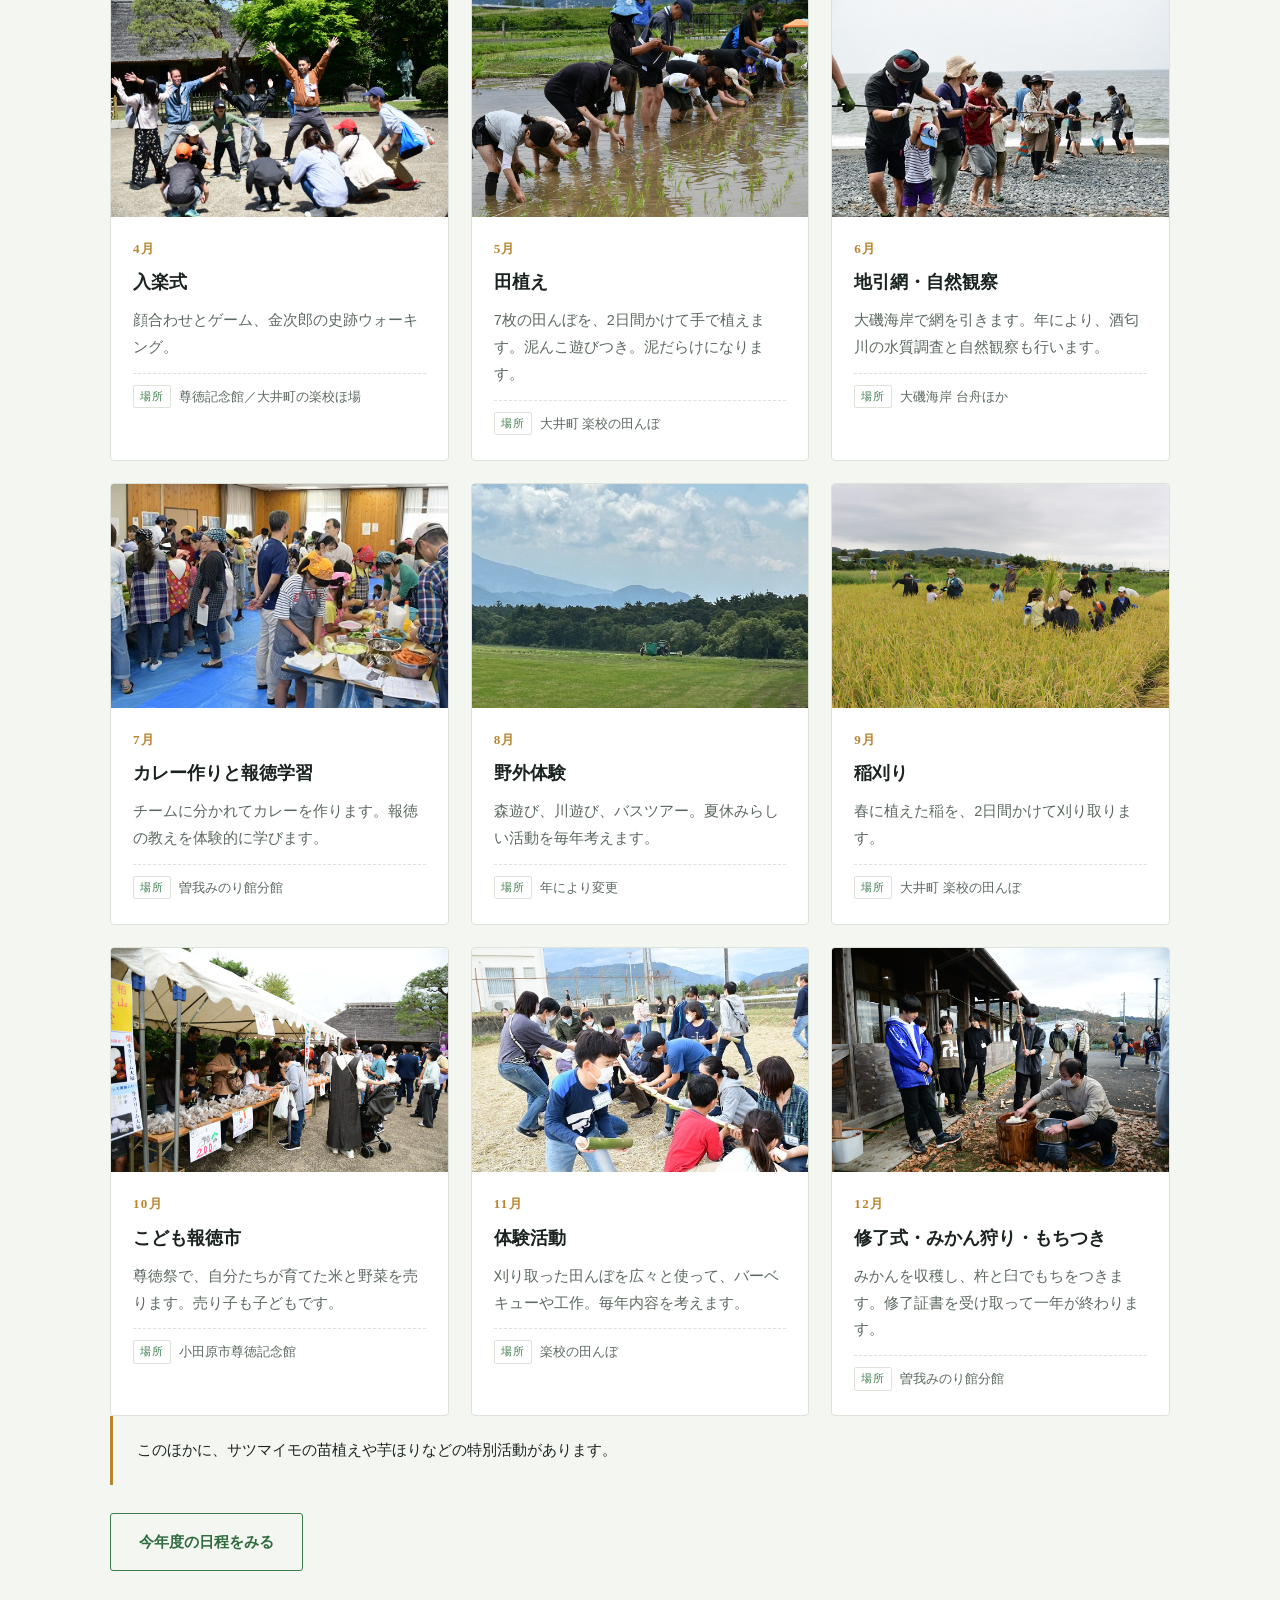
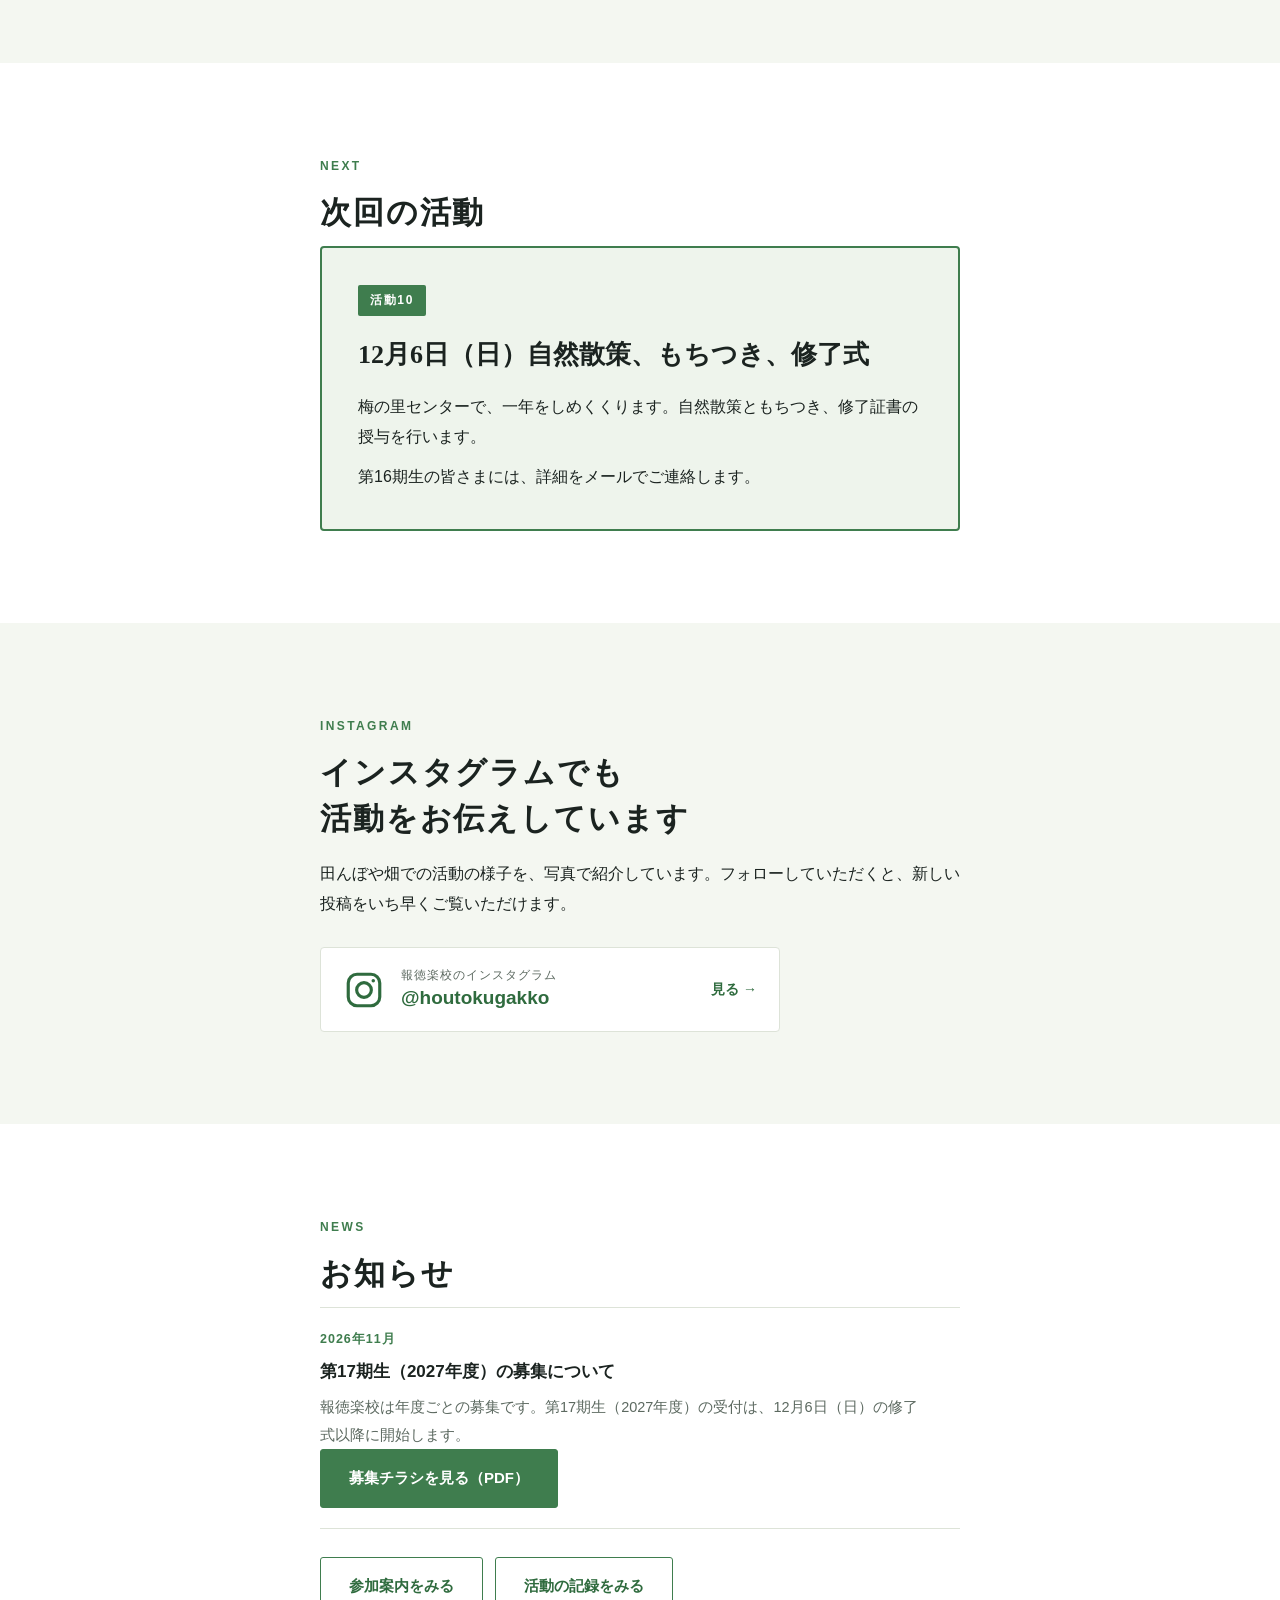
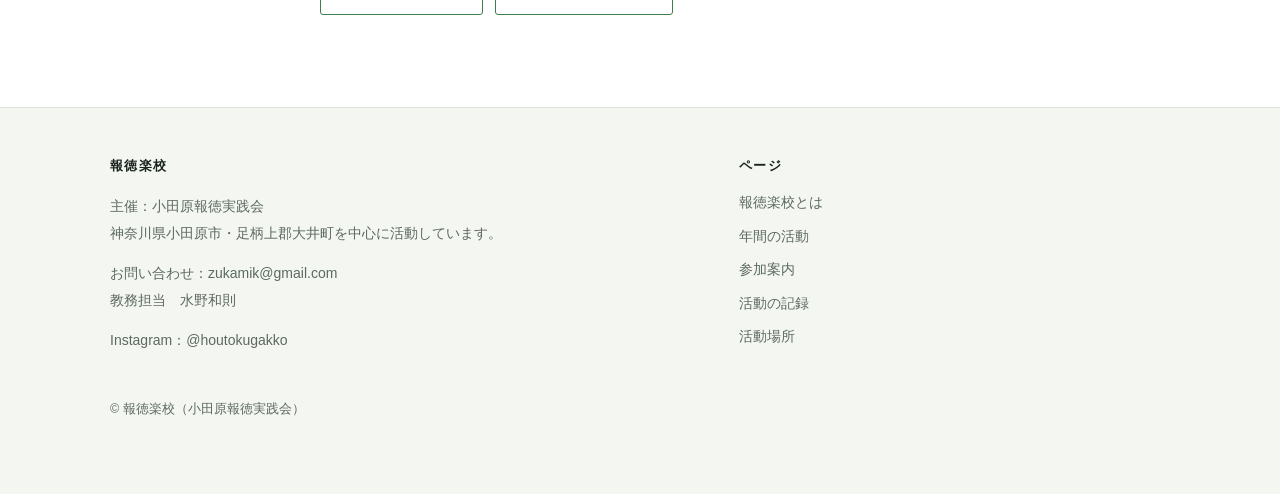
==== commit 8386f2c2: "Add files via upload" ====
--- a/index.html
+++ b/index.html
@@ -250,7 +250,6 @@
         <li data-owari="2026-10-18" data-fuda="活動8">
           <b>10月18日（日）こども報徳市</b>
           <p>小田原市尊徳記念館の尊徳祭で、育てた米と野菜を販売します。9:00〜14:00の予定です。</p>
-          <p><a href="https://www.campusodawara.jp/global-data/20260929144443742.pdf" target="_blank" rel="noopener">第66回尊徳祭のチラシをみる（PDF）</a></p>
           <p>第16期生の皆さまには、詳細をメールでご連絡します。</p>
         </li>
 
@@ -261,8 +260,8 @@
         </li>
 
         <li data-owari="2026-12-06" data-fuda="活動10">
-          <b>12月6日（日）修了式、みかん狩り、もちつき</b>
-          <p>梅の里センターで、一年をしめくくります。みかん狩りともちつき、修了証書の授与を行います。</p>
+          <b>12月6日（日）自然散策、もちつき、修了式</b>
+          <p>梅の里センターで、一年をしめくくります。自然散策ともちつき、修了証書の授与を行います。</p>
           <p>第16期生の皆さまには、詳細をメールでご連絡します。</p>
         </li>
 
@@ -376,18 +375,21 @@
       <ul class="oshirase">
         <!-- ▼ ここから1件分。コピーして増やせます ▼ -->
         <li>
-          <p class="hi">2026年9月</p>
-          <h3>9月20日・21日の稲刈りは中止します</h3>
-          <p>9月20日（日）・21日（月・祝）に予定していた稲刈りは、台風が近づいているため中止いたします。稲刈りを楽しみにしていた方もいらっしゃったと思います。スタッフ一同、残念でなりません。</p>
-          <p>なお、稲は9月18日（金）・19日（土）の2日間で、コンバインで刈り取りました。ご了承ください。</p>
-        </li>
-        <!-- ▲ ここまで1件分 ▲ -->
-
-        <!-- ▼ ここから1件分。コピーして増やせます ▼ -->
-        <li>
-          <p class="hi">2026年8月</p>
+          <p class="hi">2026年11月</p>
           <h3>第17期生（2027年度）の募集について</h3>
-          <p>報徳楽校は年度ごとの募集です。次の第17期生のご案内は、12月の修了式のあと、この欄でお知らせします。受付は1月から2月（3月）ごろの予定です。ご関心のある方は、その頃にまたご覧ください。</p>
+          <p>報徳楽校は年度ごとの募集です。第17期生（2027年度）の受付は、12月6日（日）の修了式以降に開始します。</p>
+          <!-- ============================================================
+               【募集チラシについて】
+
+               下の1行が、募集チラシ（PDF）を開くボタンです。
+               チラシを新しくしたときは、新しいPDFを
+               assets/pdf/17ki-boshu.pdf と同じ名前にして入れ替えてください。
+               （名前をそろえれば、この行は直さなくて済みます）
+
+               ◆ 載せるのをやめるときは、下の <p class="btn-ret"> から
+                 </p> までの3行をまとめて削除してください。
+               ============================================================ -->
+          <p class="btn-ret"><a class="btn omo" href="assets/pdf/17ki-boshu.pdf" target="_blank" rel="noopener">募集チラシを見る（PDF）</a></p>
         </li>
         <!-- ▲ ここまで1件分 ▲ -->
 
